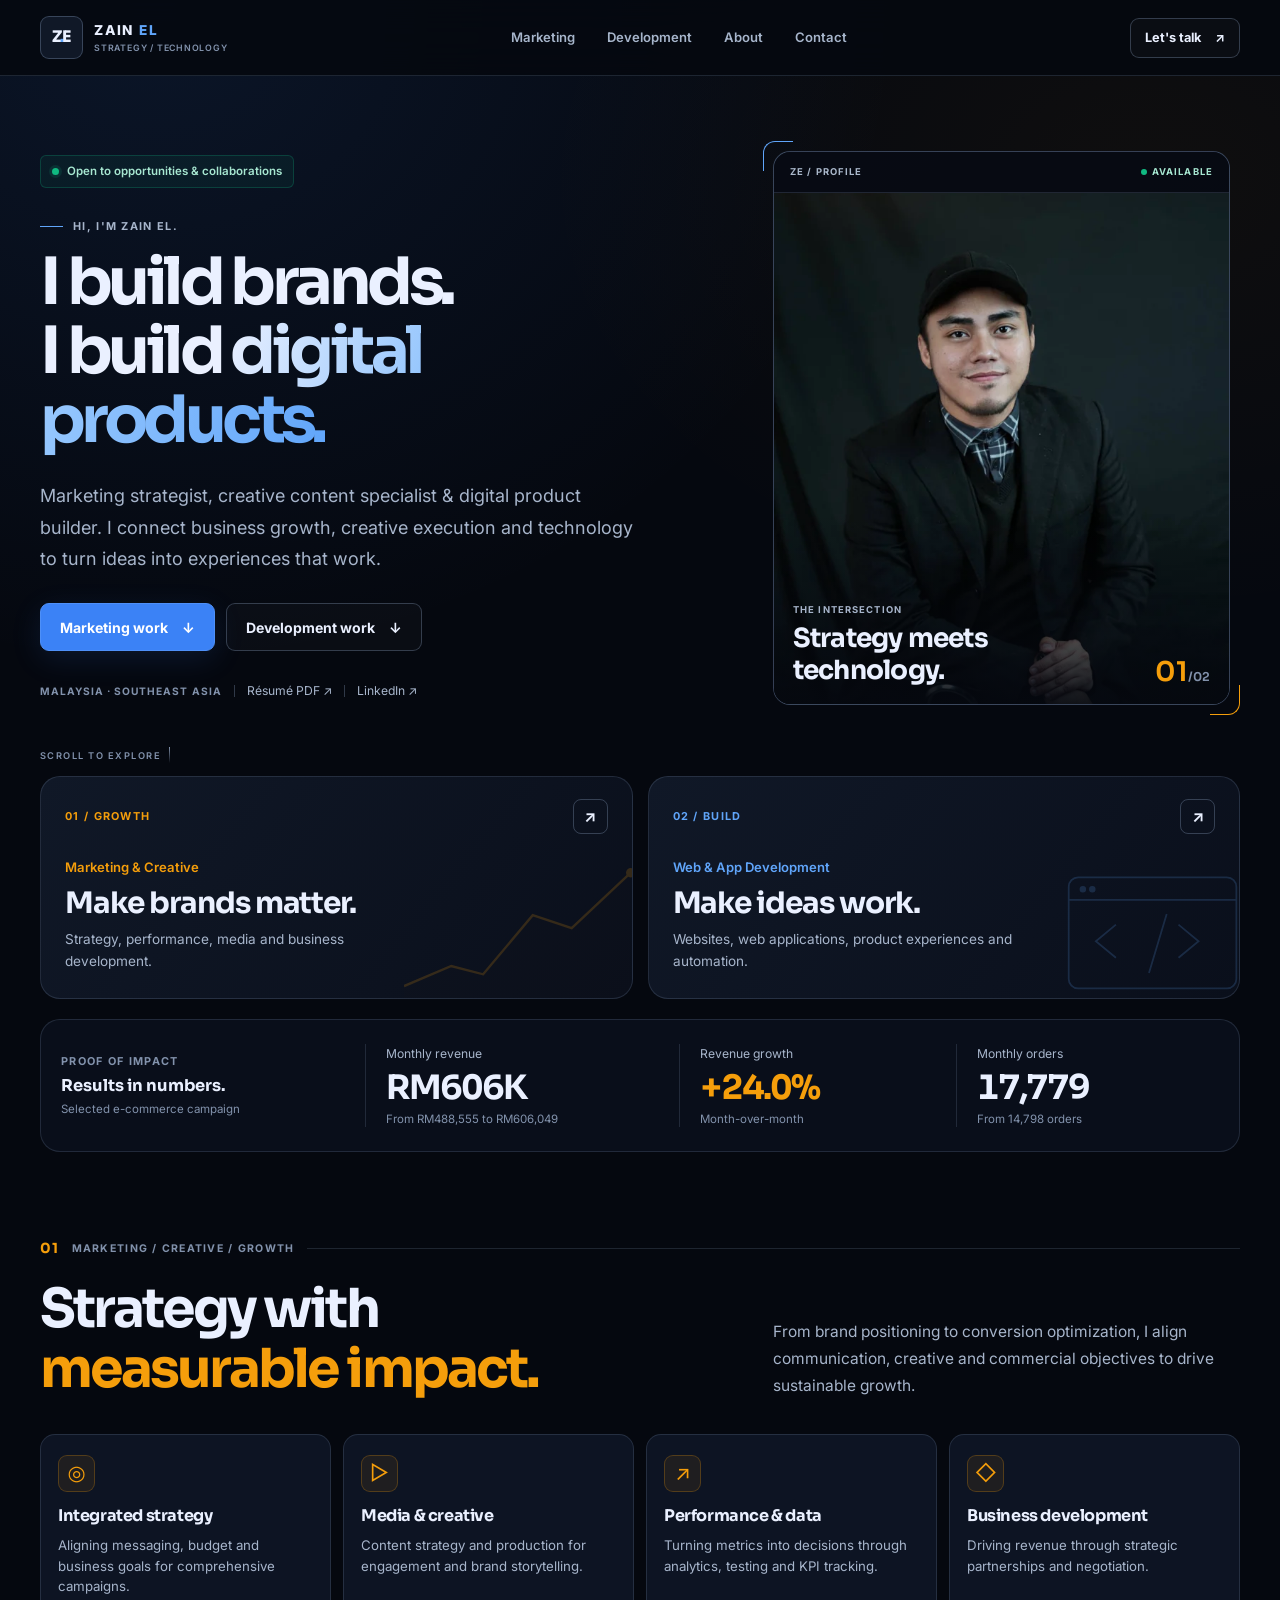
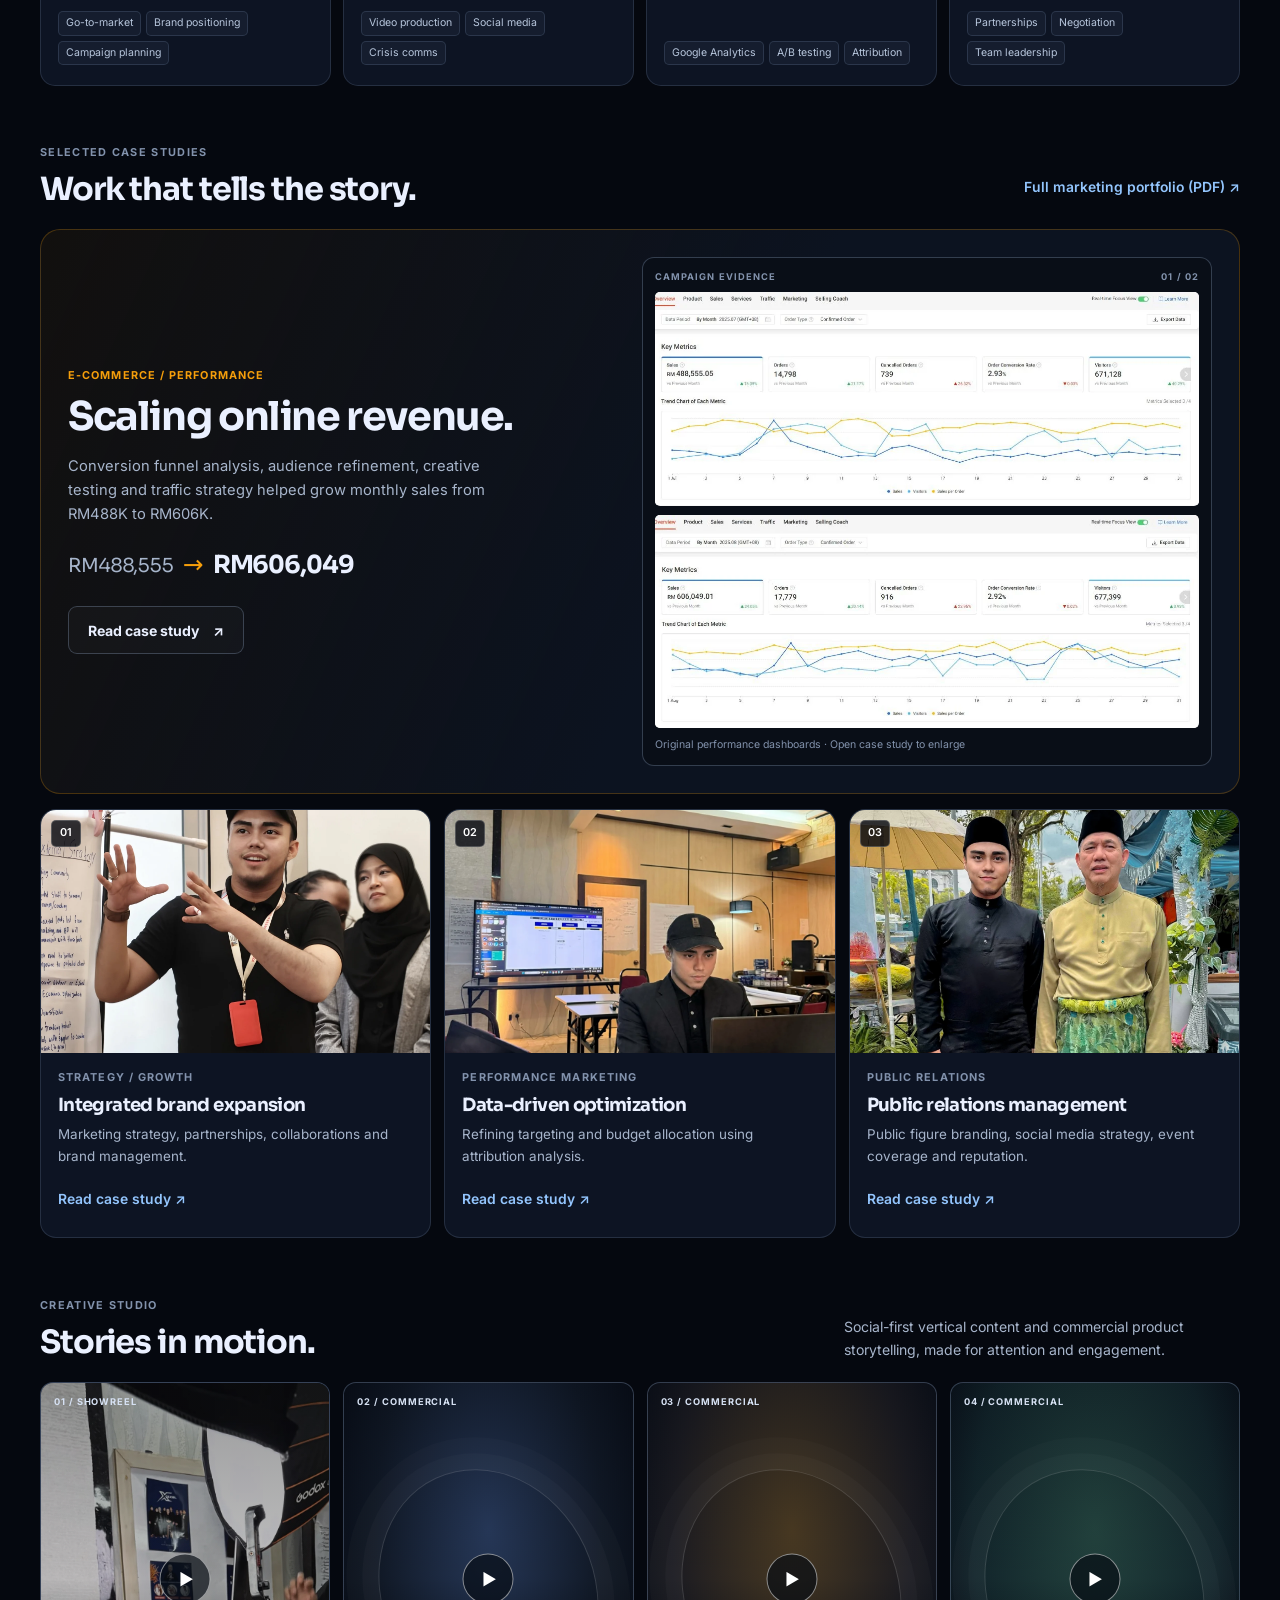
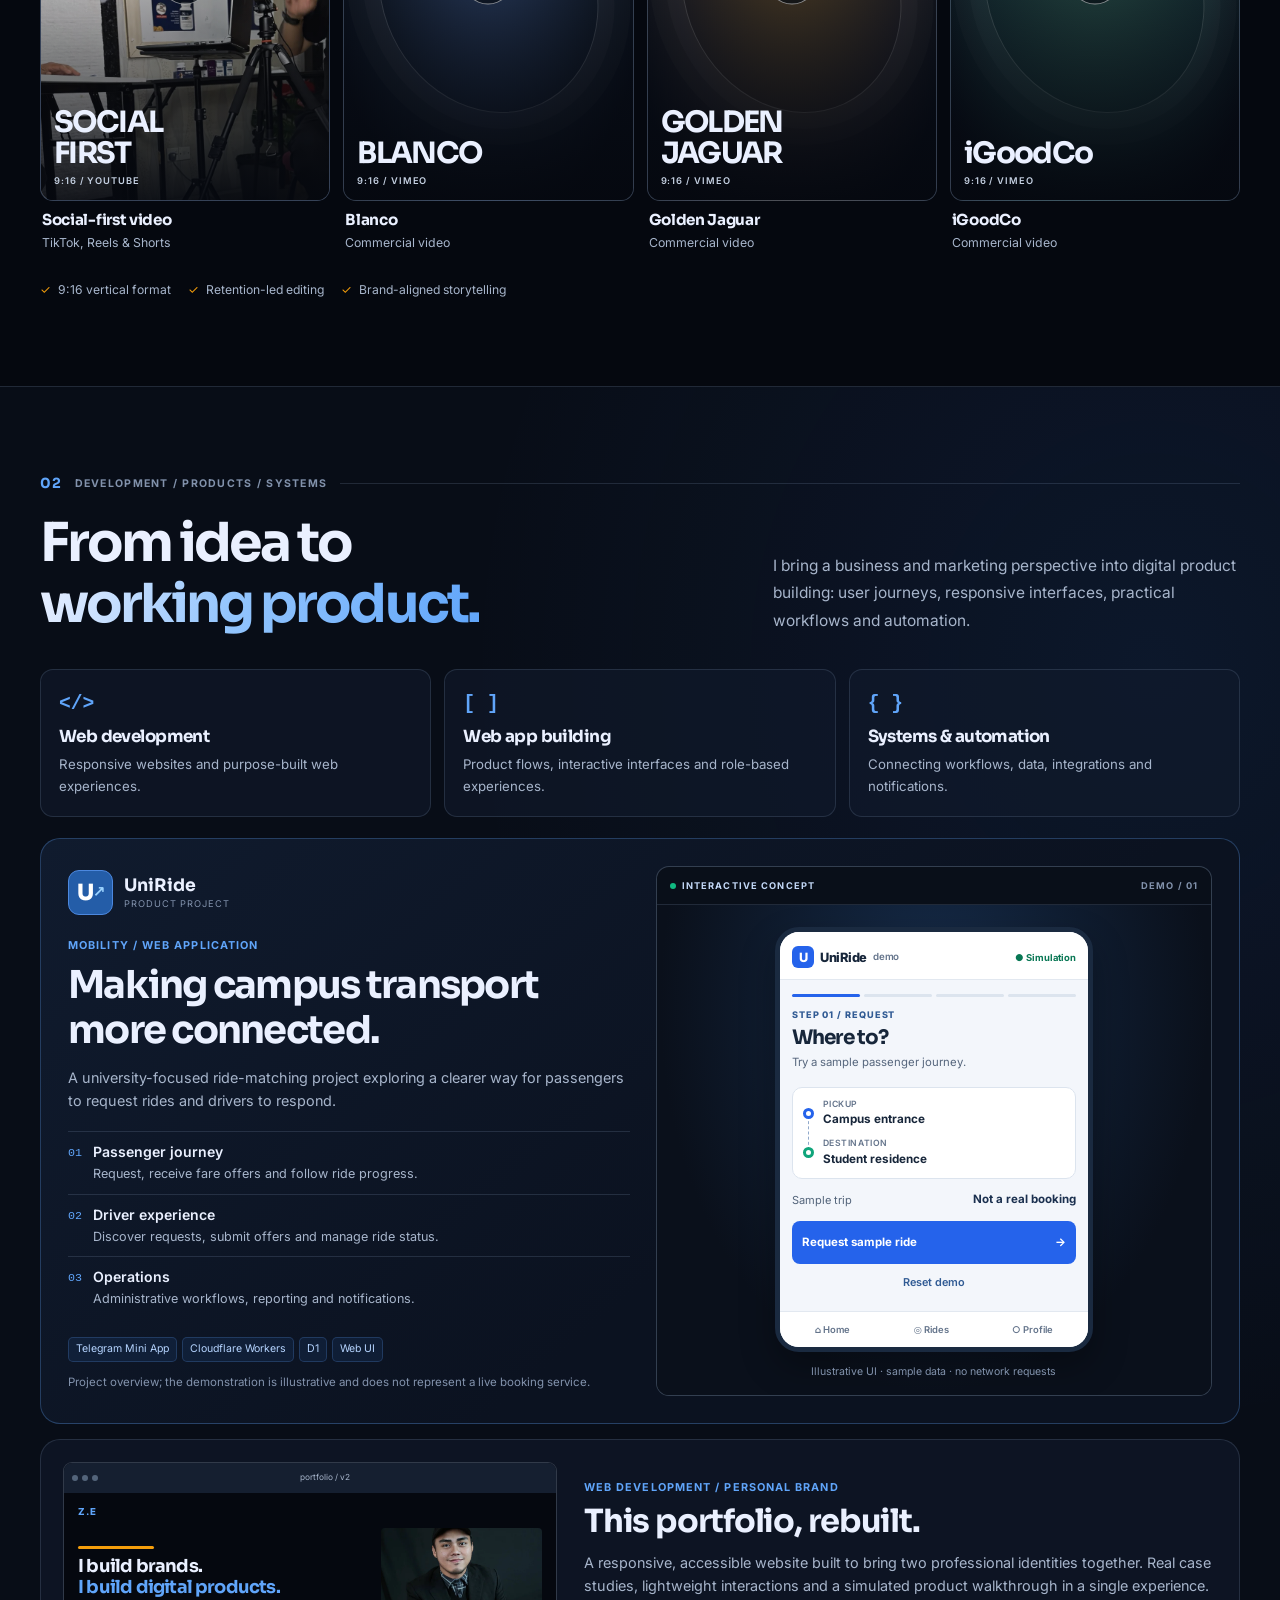
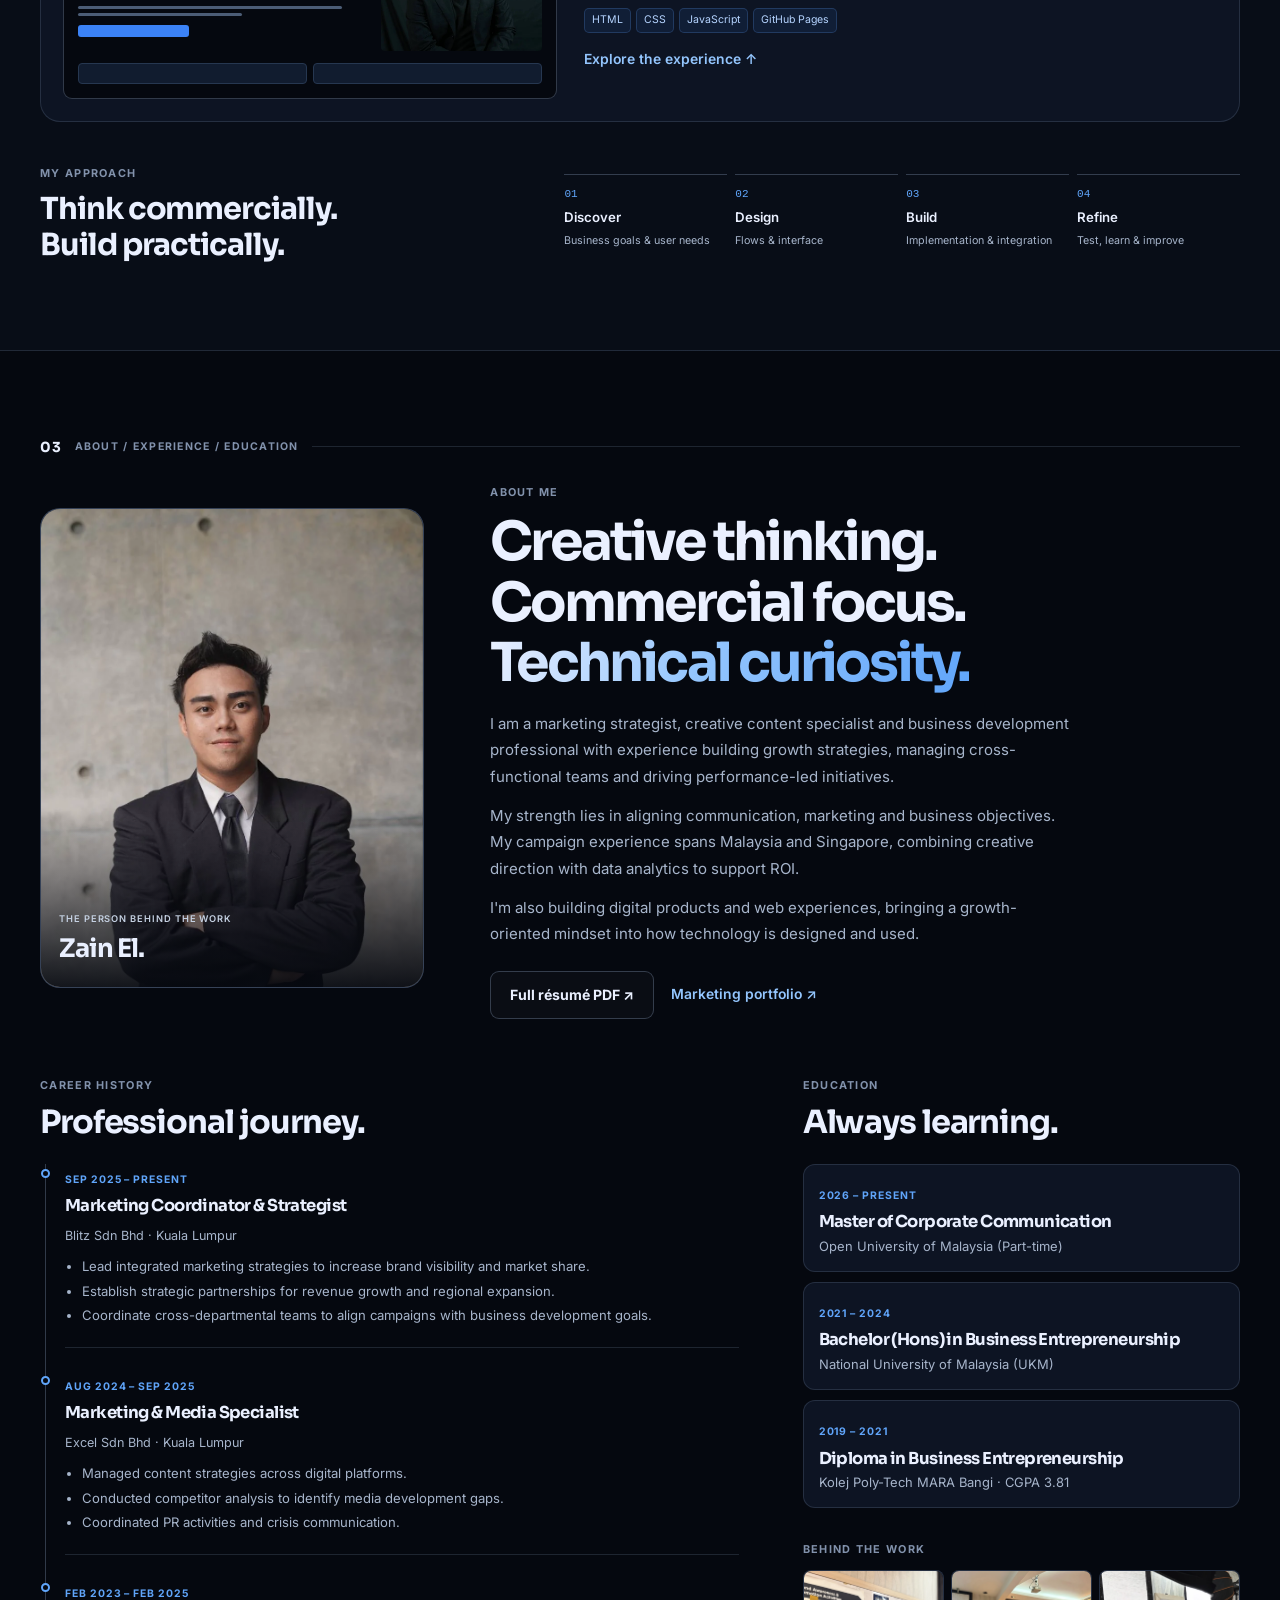
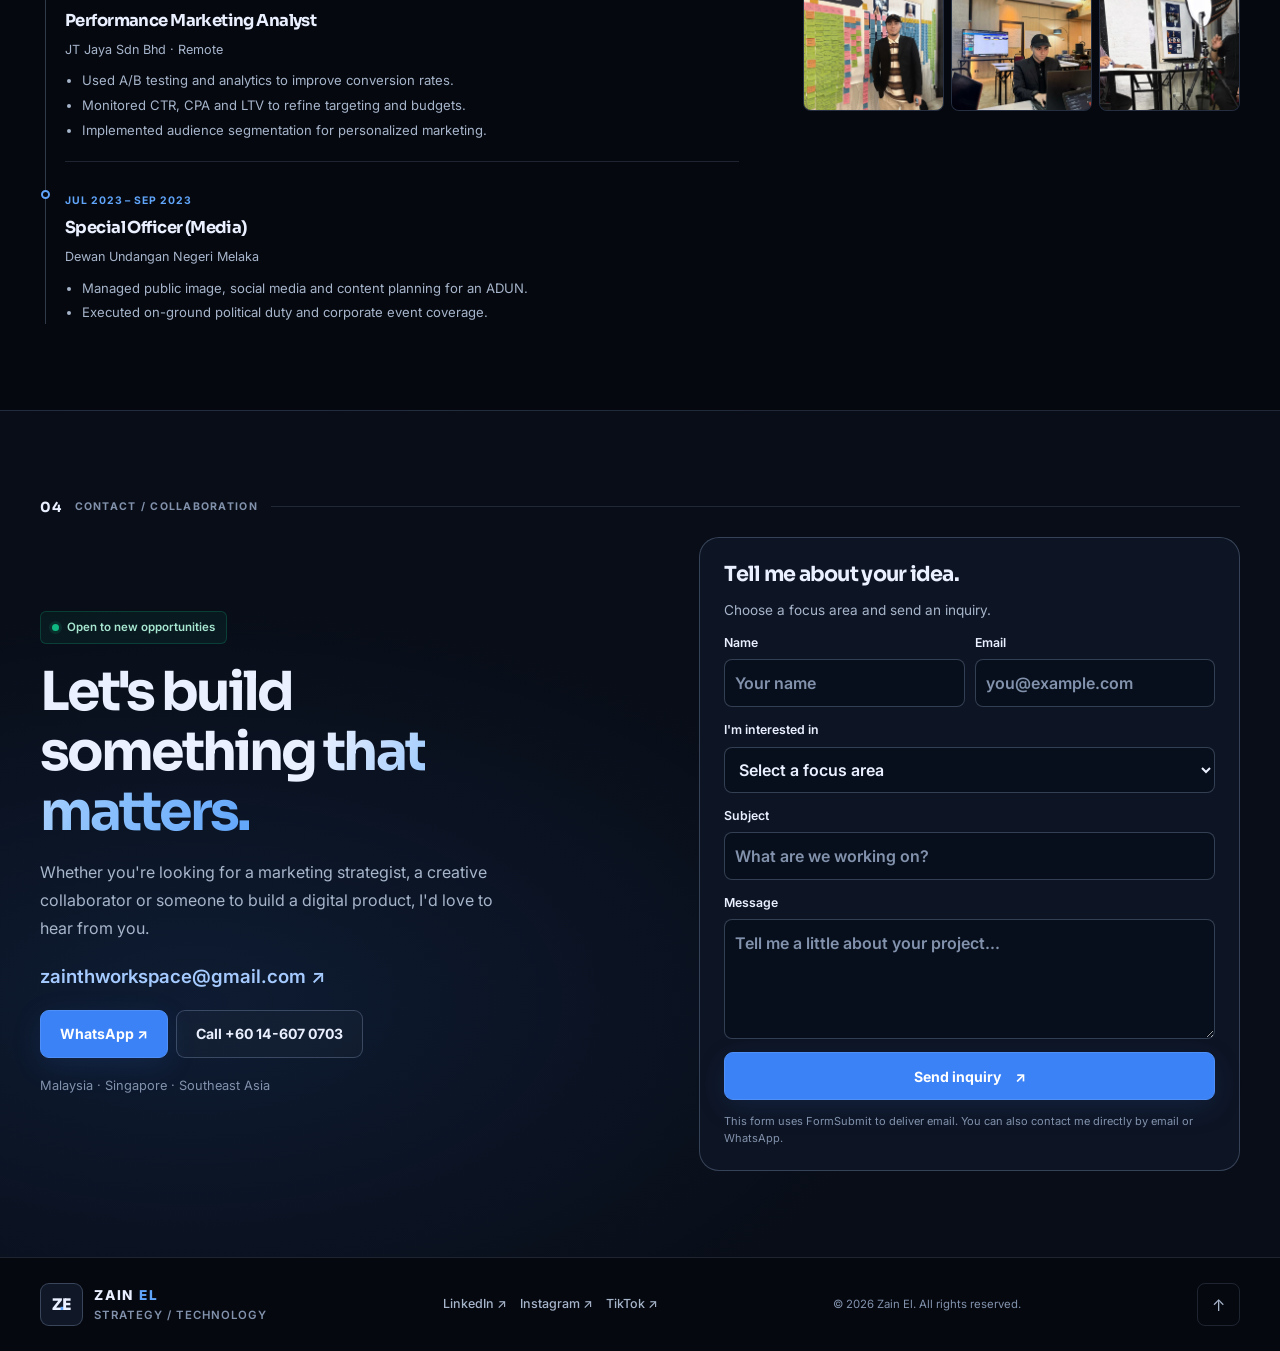
==== index.html @ 50af6313 "Extract Portfolio V2 source files" ====
<!doctype html>
<html lang="en">
<head>
  <meta charset="utf-8">
  <meta name="viewport" content="width=device-width, initial-scale=1, viewport-fit=cover">
  <meta name="theme-color" content="#05080f">
  <meta name="color-scheme" content="dark">
  <title>Zain El — Marketing Strategist & Digital Product Builder</title>
  <meta name="description" content="Zain El. Marketing strategy, creative content, business growth, websites and web applications. Explore selected work and digital products.">
  <meta property="og:type" content="website">
  <meta property="og:title" content="Zain El — Strategy meets technology">
  <meta property="og:description" content="Marketing strategist and digital product builder. Explore the work, the results and the systems behind them.">
  <meta property="og:image" content="assets/images/zainel.webp">
  <link rel="icon" href="assets/images/favicon.svg" type="image/svg+xml">
  <link rel="preconnect" href="https://fonts.googleapis.com">
  <link rel="preconnect" href="https://fonts.gstatic.com" crossorigin>
  <link href="https://fonts.googleapis.com/css2?family=Inter:wght@400;500;600;700;800&family=Sora:wght@400;500;600;700;800&display=swap" rel="stylesheet">
  <link rel="stylesheet" href="assets/css/site.css">
  <script src="assets/js/site.js" defer></script>
</head>
<body id="top">
  <a class="skip-link" href="#main">Skip to content</a>
  <header class="site-header">
    <div class="shell nav-shell">
      <a href="#top" class="brand" aria-label="Zain El home"><span class="brand-mark">Z<span>.</span>E</span><span class="brand-text">ZAIN <span>EL</span><small>STRATEGY / TECHNOLOGY</small></span></a>
      <nav class="navigation" id="navigation" aria-label="Main navigation">
        <a href="#marketing" data-nav>Marketing</a><a href="#development" data-nav>Development</a><a href="#about" data-nav>About</a><a href="#contact" data-nav>Contact</a>
      </nav>
      <div class="nav-actions"><a href="#contact" class="button button-small button-outline nav-contact">Let's talk <span aria-hidden="true">↗</span></a><button class="menu-toggle" type="button" aria-label="Open navigation" aria-expanded="false" aria-controls="navigation"><span></span><span></span></button></div>
    </div>
  </header>
  <main id="main">
    <section class="hero shell" aria-labelledby="hero-title">
      <div class="hero-copy">
        <div class="status"><span class="status-dot"></span> Open to opportunities &amp; collaborations</div>
        <div class="hero-name"><span class="eyebrow-line"></span> HI, I'M ZAIN EL.</div>
        <h1 id="hero-title">I build brands.<br>I build <span class="gradient-text">digital<br class="desktop-break"> products.</span></h1>
        <p class="hero-intro">Marketing strategist, creative content specialist &amp; digital product builder. I connect business growth, creative execution and technology to turn ideas into experiences that work.</p>
        <div class="hero-actions"><a href="#marketing" class="button button-primary">Marketing work <span aria-hidden="true">↓</span></a><a href="#development" class="button button-outline">Development work <span aria-hidden="true">↓</span></a></div>
        <div class="hero-foot"><span class="hero-region">MALAYSIA · SOUTHEAST ASIA</span><span class="hero-divider"></span><a href="RESUME%20AWANGKU%20LATEST%202026.pdf" target="_blank" rel="noopener">Résumé PDF ↗</a><span class="hero-divider"></span><a href="https://www.linkedin.com/in/awangku-asad" target="_blank" rel="noopener" aria-label="LinkedIn profile">LinkedIn ↗</a></div>
      </div>
      <div class="hero-visual">
        <div class="portrait-frame">
          <div class="portrait-header"><span>ZE / PROFILE</span><span><i></i> AVAILABLE</span></div>
          <picture><source media="(max-width: 600px)" srcset="assets/images/zainel-small.webp"><img src="assets/images/zainel.webp" alt="Portrait of Zain El" width="1000" height="1500" fetchpriority="high"></picture>
          <div class="portrait-gradient"></div>
          <div class="portrait-bottom"><div><span>THE INTERSECTION</span><strong>Strategy meets<br>technology.</strong></div><div class="portrait-index">01<span>/02</span></div></div>
        </div>
        <span class="corner corner-tl"></span><span class="corner corner-br"></span>
      </div>
      <div class="hero-scroll" aria-hidden="true">SCROLL TO EXPLORE <span></span></div>
    </section>
    <section class="shell paths" aria-label="Explore two disciplines">
      <a class="path-card path-marketing" href="#marketing"><div class="path-top"><span>01 / GROWTH</span><span class="path-arrow" aria-hidden="true">↗</span></div><div><span class="path-kicker">Marketing &amp; Creative</span><h2>Make brands matter.</h2><p>Strategy, performance, media and business development.</p></div><div class="path-decoration" aria-hidden="true"><svg viewBox="0 0 200 110"><path d="M0 100L40 83 67 90 109 40 142 51 192 4" fill="none" stroke="currentColor" stroke-width="2"/><path d="M0 100L40 83 67 90 109 40 142 51 192 4V110H0Z" fill="currentColor" opacity=".06"/><circle cx="192" cy="4" r="4" fill="currentColor"/></svg></div></a>
      <a class="path-card path-development" href="#development"><div class="path-top"><span>02 / BUILD</span><span class="path-arrow" aria-hidden="true">↗</span></div><div><span class="path-kicker">Web &amp; App Development</span><h2>Make ideas work.</h2><p>Websites, web applications, product experiences and automation.</p></div><div class="path-decoration" aria-hidden="true"><svg viewBox="0 0 200 110" fill="none" stroke="currentColor" stroke-width="1.5"><rect x="48" y="8" width="142" height="94" rx="8"/><path d="M48 27h142M88 48l-17 14 17 14m53-28 17 14-17 14m-10-37-15 50"/><circle cx="60" cy="18" r="2" fill="currentColor"/><circle cx="68" cy="18" r="2" fill="currentColor"/></svg></div></a>
    </section>
    <section class="shell results-strip" aria-label="Selected e-commerce campaign results">
      <div class="results-intro"><span class="micro">PROOF OF IMPACT</span><strong>Results in numbers.</strong><span>Selected e-commerce campaign</span></div>
      <div class="metric"><span class="metric-label">Monthly revenue</span><strong>RM606K</strong><small>From RM488,555 to RM606,049</small></div>
      <div class="metric"><span class="metric-label">Revenue growth</span><strong class="gold">+24.0%</strong><small>Month-over-month</small></div>
      <div class="metric"><span class="metric-label">Monthly orders</span><strong>17,779</strong><small>From 14,798 orders</small></div>
    </section>

    <section id="marketing" class="section shell" aria-labelledby="marketing-title">
      <div class="section-label"><span class="section-num gold">01</span><span>MARKETING / CREATIVE / GROWTH</span><span class="section-rule"></span></div>
      <div class="section-heading"><div><h2 id="marketing-title">Strategy with<br><span class="gold">measurable impact.</span></h2></div><p>From brand positioning to conversion optimization, I align communication, creative and commercial objectives to drive sustainable growth.</p></div>
      <div class="expertise-grid" id="skills">
        <article class="expertise"><span class="expert-icon" aria-hidden="true">◎</span><h3>Integrated strategy</h3><p>Aligning messaging, budget and business goals for comprehensive campaigns.</p><div class="tags"><span>Go-to-market</span><span>Brand positioning</span><span>Campaign planning</span></div></article>
        <article class="expertise"><span class="expert-icon" aria-hidden="true">▷</span><h3>Media &amp; creative</h3><p>Content strategy and production for engagement and brand storytelling.</p><div class="tags"><span>Video production</span><span>Social media</span><span>Crisis comms</span></div></article>
        <article class="expertise"><span class="expert-icon" aria-hidden="true">↗</span><h3>Performance &amp; data</h3><p>Turning metrics into decisions through analytics, testing and KPI tracking.</p><div class="tags"><span>Google Analytics</span><span>A/B testing</span><span>Attribution</span></div></article>
        <article class="expertise"><span class="expert-icon" aria-hidden="true">◇</span><h3>Business development</h3><p>Driving revenue through strategic partnerships and negotiation.</p><div class="tags"><span>Partnerships</span><span>Negotiation</span><span>Team leadership</span></div></article>
      </div>
      <div class="subheading" id="work"><div><span class="micro">SELECTED CASE STUDIES</span><h3>Work that tells the story.</h3></div><a class="text-link" href="MARKETING%20PORTFOLIO%20ZAIN.pdf" target="_blank" rel="noopener">Full marketing portfolio (PDF) ↗</a></div>
      <article class="featured-case">
        <div class="featured-copy"><span class="category gold">E-COMMERCE / PERFORMANCE</span><h3>Scaling online revenue.</h3><p>Conversion funnel analysis, audience refinement, creative testing and traffic strategy helped grow monthly sales from RM488K to RM606K.</p><div class="case-stat"><span>RM488,555</span><span aria-hidden="true">→</span><strong>RM606,049</strong></div><a class="button button-outline" href="#case-ecom" data-case="case-ecom">Read case study <span aria-hidden="true">↗</span></a></div>
        <div class="evidence-visual"><div class="evidence-top"><span>CAMPAIGN EVIDENCE</span><span>01 / 02</span></div><img src="assets/images/img_0620.webp" alt="Original e-commerce performance dashboard, first reporting period" width="1080" height="423" loading="lazy"><img src="assets/images/img_0621.webp" alt="Original e-commerce performance dashboard, second reporting period" width="1080" height="425" loading="lazy"><div class="evidence-caption">Original performance dashboards · Open case study to enlarge</div></div>
      </article>
      <div class="case-grid">
        <article class="case-card"><div class="case-image"><img src="assets/images/track1.webp" alt="Marketing strategy discussion" width="1500" height="1000" loading="lazy"><span class="image-index">01</span></div><div class="case-content"><span class="category">STRATEGY / GROWTH</span><h3>Integrated brand expansion</h3><p>Marketing strategy, partnerships, collaborations and brand management.</p><a href="#case-blitz" data-case="case-blitz" class="text-link">Read case study ↗</a></div></article>
        <article class="case-card"><div class="case-image"><img src="https://images.unsplash.com/photo-1551288049-bebda4e38f71?q=80&amp;w=1200&amp;auto=format&amp;fit=crop" data-fallback="assets/images/track2.webp" alt="Data analytics illustration" width="1200" height="800" loading="lazy"><span class="image-index">02</span></div><div class="case-content"><span class="category">PERFORMANCE MARKETING</span><h3>Data-driven optimization</h3><p>Refining targeting and budget allocation using attribution analysis.</p><a href="#case-performance" data-case="case-performance" class="text-link">Read case study ↗</a></div></article>
        <article class="case-card"><div class="case-image"><img src="assets/images/melaka.webp" alt="Public relations work in Melaka" width="1500" height="882" loading="lazy"><span class="image-index">03</span></div><div class="case-content"><span class="category">PUBLIC RELATIONS</span><h3>Public relations management</h3><p>Public figure branding, social media strategy, event coverage and reputation.</p><a href="#case-media" data-case="case-media" class="text-link">Read case study ↗</a></div></article>
      </div>
      <div id="case-library" class="case-library" aria-label="Full marketing case studies">
        <details id="case-ecom"><summary>E-commerce revenue growth campaign</summary><div class="case-detail"><p class="category">ROLE / PERFORMANCE MARKETING &amp; GROWTH STRATEGY</p><h3>E-commerce revenue growth campaign</h3><p>This campaign focused on scaling an online commerce operation using data-driven optimization across traffic, conversion and retention levers.</p><h4>Results achieved</h4><ul><li>Revenue increased from <strong>RM488,555 to RM606,049</strong> month-over-month.</li><li>Orders grew from <strong>14,798 to 17,779</strong>.</li><li>Visitor traffic increased while maintaining a stable conversion rate.</li><li>Improved marketing efficiency despite higher volume.</li></ul><h4>Strategy applied</h4><ul><li>Conversion funnel analysis</li><li>Audience targeting refinement</li><li>Creative testing (A/B)</li><li>Traffic quality optimization</li><li>Offer positioning adjustments</li></ul><h4>Original performance dashboards</h4><a href="assets/original/IMG_0620.JPG" target="_blank" rel="noopener"><img src="assets/images/img_0620.webp" alt="First e-commerce performance dashboard; open original image" width="1080" height="423" loading="lazy"></a><a href="assets/original/IMG_0621.JPG" target="_blank" rel="noopener"><img src="assets/images/img_0621.webp" alt="Second e-commerce performance dashboard; open original image" width="1080" height="425" loading="lazy"></a></div></details>
        <details id="case-blitz"><summary>Integrated brand expansion</summary><div class="case-detail"><p class="category">ROLE / MARKETING COORDINATOR &amp; STRATEGIST</p><h3>Integrated brand expansion</h3><p>At Blitz Sdn Bhd, I led the development of integrated marketing strategies that significantly increased brand visibility.</p><ul><li>Directed content creation for product launches.</li><li>Established strategic partnerships to drive revenue.</li><li>Used data insights to improve campaign ROI.</li></ul><img src="assets/images/track1.webp" alt="Strategy meeting" width="1500" height="1000" loading="lazy"></div></details>
        <details id="case-performance"><summary>Performance marketing optimization</summary><div class="case-detail"><p class="category">ROLE / PERFORMANCE ANALYST</p><h3>Performance marketing optimization</h3><p>Working remotely for JT Jaya, I focused on high-level data analysis to optimize ad spend.</p><ul><li>Conducted A/B testing on creatives and landing pages.</li><li>Tracked LTV and CAC to ensure sustainable growth.</li><li>Attribution modeling for multi-channel budgeting.</li></ul></div></details>
        <details id="case-media"><summary>Public figure image management</summary><div class="case-detail"><p class="category">ROLE / SPECIAL OFFICER (MEDIA)</p><h3>Public figure image management</h3><p>Managed the public profile of a Melaka State Assemblyman (ADUN).</p><ul><li>Social media content planning and execution.</li><li>On-ground event coverage and photography.</li><li>Crisis communication and reputation management.</li></ul><img src="assets/images/melaka.webp" alt="Public relations work in Melaka" width="1500" height="882" loading="lazy"></div></details>
      </div>
      <div class="subheading media-heading" id="reel"><div><span class="micro">CREATIVE STUDIO</span><h3>Stories in motion.</h3></div><p>Social-first vertical content and commercial product storytelling, made for attention and engagement.</p></div>
      <div class="video-grid" id="creative-video">
        <article class="video-card"><a href="https://www.youtube.com/watch?v=a2gbUd_HnYs" data-video="https://www.youtube-nocookie.com/embed/a2gbUd_HnYs?autoplay=1&amp;playsinline=1&amp;rel=0" data-title="Social-first video production" class="video-poster poster-social" aria-label="Play social-first video production"><img src="assets/images/track5.webp" width="1500" height="1125" alt="Behind the scenes of media production" loading="lazy"><span class="poster-top">01 / SHOWREEL</span><span class="play-icon" aria-hidden="true">▶</span><span class="poster-bottom">SOCIAL<br>FIRST<span>9:16 / YOUTUBE</span></span></a><div class="video-caption"><h4>Social-first video</h4><p>TikTok, Reels &amp; Shorts</p></div></article>
        <article class="video-card"><a href="https://vimeo.com/1162882459" data-video="https://player.vimeo.com/video/1162882459?autoplay=1&amp;dnt=1" data-title="Blanco — commercial video" class="video-poster poster-blanco" aria-label="Play Blanco commercial video"><span class="poster-top">02 / COMMERCIAL</span><span class="play-icon" aria-hidden="true">▶</span><span class="poster-bottom">BLANCO<span>9:16 / VIMEO</span></span></a><div class="video-caption"><h4>Blanco</h4><p>Commercial video</p></div></article>
        <article class="video-card"><a href="https://vimeo.com/1162882510" data-video="https://player.vimeo.com/video/1162882510?autoplay=1&amp;dnt=1" data-title="Golden Jaguar — commercial video" class="video-poster poster-jaguar" aria-label="Play Golden Jaguar commercial video"><span class="poster-top">03 / COMMERCIAL</span><span class="play-icon" aria-hidden="true">▶</span><span class="poster-bottom">GOLDEN<br>JAGUAR<span>9:16 / VIMEO</span></span></a><div class="video-caption"><h4>Golden Jaguar</h4><p>Commercial video</p></div></article>
        <article class="video-card"><a href="https://vimeo.com/1162882621" data-video="https://player.vimeo.com/video/1162882621?autoplay=1&amp;dnt=1" data-title="iGoodCo — commercial video" class="video-poster poster-igood" aria-label="Play iGoodCo commercial video"><span class="poster-top">04 / COMMERCIAL</span><span class="play-icon" aria-hidden="true">▶</span><span class="poster-bottom">iGoodCo<span>9:16 / VIMEO</span></span></a><div class="video-caption"><h4>iGoodCo</h4><p>Commercial video</p></div></article>
      </div>
      <div class="media-notes"><span>9:16 vertical format</span><span>Retention-led editing</span><span>Brand-aligned storytelling</span></div>
    </section>

    <section id="development" class="section section-dev" aria-labelledby="dev-title"><div class="shell">
      <div class="section-label"><span class="section-num blue">02</span><span>DEVELOPMENT / PRODUCTS / SYSTEMS</span><span class="section-rule"></span></div>
      <div class="section-heading"><div><h2 id="dev-title">From idea to<br><span class="gradient-text">working product.</span></h2></div><p>I bring a business and marketing perspective into digital product building: user journeys, responsive interfaces, practical workflows and automation.</p></div>
      <div class="dev-capabilities"><article><span class="dev-code">&lt;/&gt;</span><h3>Web development</h3><p>Responsive websites and purpose-built web experiences.</p></article><article><span class="dev-code">[ ]</span><h3>Web app building</h3><p>Product flows, interactive interfaces and role-based experiences.</p></article><article><span class="dev-code">{ }</span><h3>Systems &amp; automation</h3><p>Connecting workflows, data, integrations and notifications.</p></article></div>
      <article class="product-feature">
        <div class="product-copy"><div class="product-label"><span class="product-logo">U<span>↗</span></span><div><strong>UniRide</strong><small>PRODUCT PROJECT</small></div></div><span class="category blue">MOBILITY / WEB APPLICATION</span><h3>Making campus transport more connected.</h3><p>A university-focused ride-matching project exploring a clearer way for passengers to request rides and drivers to respond.</p><div class="product-list"><div><span>01</span><div><strong>Passenger journey</strong><small>Request, receive fare offers and follow ride progress.</small></div></div><div><span>02</span><div><strong>Driver experience</strong><small>Discover requests, submit offers and manage ride status.</small></div></div><div><span>03</span><div><strong>Operations</strong><small>Administrative workflows, reporting and notifications.</small></div></div></div><div class="tags dev-tags"><span>Telegram Mini App</span><span>Cloudflare Workers</span><span>D1</span><span>Web UI</span></div><p class="project-note">Project overview; the demonstration is illustrative and does not represent a live booking service.</p></div>
        <div class="product-preview"><div class="preview-toolbar"><span><i></i> INTERACTIVE CONCEPT</span><span>DEMO / 01</span></div><div class="demo-shell" id="ride-demo"><div class="demo-app"><div class="demo-app-header"><span class="demo-brand"><span>U</span> UniRide<span class="demo-mini">demo</span></span><span class="demo-online">● Simulation</span></div><div class="demo-body"><div class="demo-progress" aria-label="Demo progress"><span class="current"></span><span></span><span></span><span></span></div><p class="demo-step" id="demo-step">STEP 01 / REQUEST</p><h4 id="demo-title">Where to?</h4><p class="demo-sub" id="demo-sub">Try a sample passenger journey.</p><div class="demo-route"><span class="route-line"></span><div><span class="route-dot"></span><div><small>PICKUP</small><strong>Campus entrance</strong></div></div><div><span class="route-dot destination"></span><div><small>DESTINATION</small><strong>Student residence</strong></div></div></div><div class="demo-info" id="demo-info"><span>Sample trip</span><strong>Not a real booking</strong></div><button class="demo-action" type="button" id="demo-action">Request sample ride <span aria-hidden="true">→</span></button><button class="demo-reset" type="button" id="demo-reset">Reset demo</button><p class="sr-only" id="demo-announcement" role="status" aria-live="polite"></p><noscript><p class="demo-sub">Enable JavaScript to try the four-step simulation.</p></noscript></div><div class="demo-app-footer"><span>⌂ Home</span><span>◎ Rides</span><span>○ Profile</span></div></div><div class="demo-caption">Illustrative UI · sample data · no network requests</div></div></div>
      </article>
      <article class="portfolio-project"><div class="mini-browser" aria-hidden="true"><div class="mini-browser-top"><span></span><span></span><span></span><div>portfolio / v2</div></div><div class="mini-browser-body"><span class="mini-logo">Z.E</span><div class="mini-layout"><div><span class="mini-line short"></span><strong>I build brands.<br><span>I build digital products.</span></strong><span class="mini-line"></span><span class="mini-line half"></span><div class="mini-button"></div></div><img src="assets/images/zainel-small.webp" alt="" width="640" height="960" loading="lazy"></div><div class="mini-cards"><span></span><span></span></div></div></div><div><span class="category blue">WEB DEVELOPMENT / PERSONAL BRAND</span><h3>This portfolio, rebuilt.</h3><p>A responsive, accessible website built to bring two professional identities together. Real case studies, lightweight interactions and a simulated product walkthrough in a single experience.</p><div class="tags dev-tags"><span>HTML</span><span>CSS</span><span>JavaScript</span><span>GitHub Pages</span></div><a href="#top" class="text-link">Explore the experience ↑</a></div></article>
      <div class="process"><div><span class="micro">MY APPROACH</span><h3>Think commercially.<br>Build practically.</h3></div><div class="process-steps"><div><span>01</span><strong>Discover</strong><small>Business goals &amp; user needs</small></div><div><span>02</span><strong>Design</strong><small>Flows &amp; interface</small></div><div><span>03</span><strong>Build</strong><small>Implementation &amp; integration</small></div><div><span>04</span><strong>Refine</strong><small>Test, learn &amp; improve</small></div></div></div>
    </div></section>

    <section id="about" class="section shell" aria-labelledby="about-title">
      <div class="section-label"><span class="section-num">03</span><span>ABOUT / EXPERIENCE / EDUCATION</span><span class="section-rule"></span></div>
      <div class="about-layout"><div class="about-photo"><img src="assets/images/track3.webp" alt="Professional portrait of Zain El" width="853" height="1280" loading="lazy"><div><span>THE PERSON BEHIND THE WORK</span><strong>Zain El.</strong></div></div><div class="about-copy"><span class="micro">ABOUT ME</span><h2 id="about-title">Creative thinking.<br>Commercial focus.<br><span class="gradient-text">Technical curiosity.</span></h2><p>I am a marketing strategist, creative content specialist and business development professional with experience building growth strategies, managing cross-functional teams and driving performance-led initiatives.</p><p>My strength lies in aligning communication, marketing and business objectives. My campaign experience spans Malaysia and Singapore, combining creative direction with data analytics to support ROI.</p><p>I'm also building digital products and web experiences, bringing a growth-oriented mindset into how technology is designed and used.</p><div class="about-links"><a class="button button-outline" href="RESUME%20AWANGKU%20LATEST%202026.pdf" target="_blank" rel="noopener">Full résumé PDF ↗</a><a class="text-link" href="MARKETING%20PORTFOLIO%20ZAIN.pdf" target="_blank" rel="noopener">Marketing portfolio ↗</a></div></div></div>
      <div class="history-grid" id="experience"><div><span class="micro">CAREER HISTORY</span><h3 class="history-title">Professional journey.</h3><div class="timeline">
        <article><span class="timeline-date">SEP 2025 – PRESENT</span><h4>Marketing Coordinator &amp; Strategist</h4><span class="company">Blitz Sdn Bhd · Kuala Lumpur</span><ul><li>Lead integrated marketing strategies to increase brand visibility and market share.</li><li>Establish strategic partnerships for revenue growth and regional expansion.</li><li>Coordinate cross-departmental teams to align campaigns with business development goals.</li></ul></article>
        <article><span class="timeline-date">AUG 2024 – SEP 2025</span><h4>Marketing &amp; Media Specialist</h4><span class="company">Excel Sdn Bhd · Kuala Lumpur</span><ul><li>Managed content strategies across digital platforms.</li><li>Conducted competitor analysis to identify media development gaps.</li><li>Coordinated PR activities and crisis communication.</li></ul></article>
        <article><span class="timeline-date">FEB 2023 – FEB 2025</span><h4>Performance Marketing Analyst</h4><span class="company">JT Jaya Sdn Bhd · Remote</span><ul><li>Used A/B testing and analytics to improve conversion rates.</li><li>Monitored CTR, CPA and LTV to refine targeting and budgets.</li><li>Implemented audience segmentation for personalized marketing.</li></ul></article>
        <article><span class="timeline-date">JUL 2023 – SEP 2023</span><h4>Special Officer (Media)</h4><span class="company">Dewan Undangan Negeri Melaka</span><ul><li>Managed public image, social media and content planning for an ADUN.</li><li>Executed on-ground political duty and corporate event coverage.</li></ul></article>
      </div></div><div><span class="micro">EDUCATION</span><h3 class="history-title">Always learning.</h3><div class="education"><article><span class="timeline-date">2026 – PRESENT</span><h4>Master of Corporate Communication</h4><p>Open University of Malaysia (Part-time)</p></article><article><span class="timeline-date">2021 – 2024</span><h4>Bachelor (Hons) in Business Entrepreneurship</h4><p>National University of Malaysia (UKM)</p></article><article><span class="timeline-date">2019 – 2021</span><h4>Diploma in Business Entrepreneurship</h4><p>Kolej Poly-Tech MARA Bangi · CGPA 3.81</p></article></div><div class="field-notes"><span class="micro">BEHIND THE WORK</span><div class="photo-grid"><a href="assets/original/track4.jpg" target="_blank" rel="noopener"><img src="assets/images/track4.webp" alt="Brand planning workshop" width="1500" height="1125" loading="lazy"></a><a href="assets/original/track2.JPG" target="_blank" rel="noopener"><img src="assets/images/track2.webp" alt="At a workstation" width="1125" height="1500" loading="lazy"></a><a href="assets/original/track5.jpg" target="_blank" rel="noopener"><img src="assets/images/track5.webp" alt="On-set media production" width="1500" height="1125" loading="lazy"></a></div></div></div></div>
    </section>

    <section id="contact" class="section section-contact"><div class="shell"><div class="section-label"><span class="section-num">04</span><span>CONTACT / COLLABORATION</span><span class="section-rule"></span></div><div class="contact-layout"><div class="contact-copy"><span class="status"><span class="status-dot"></span> Open to new opportunities</span><h2>Let's build<br>something <span class="gradient-text">that matters.</span></h2><p>Whether you're looking for a marketing strategist, a creative collaborator or someone to build a digital product, I'd love to hear from you.</p><a class="contact-email" href="mailto:zainthworkspace@gmail.com">zainthworkspace@gmail.com <span aria-hidden="true">↗</span></a><div class="contact-links"><a class="button button-primary" href="https://wa.me/601123133696" target="_blank" rel="noopener">WhatsApp ↗</a><a class="button button-outline" href="tel:+60146070703">Call +60 14-607 0703</a></div><p class="contact-region">Malaysia · Singapore · Southeast Asia</p></div><form id="contact-form" class="contact-form" action="https://formsubmit.co/zainthworkspace@gmail.com" method="POST"><h3>Tell me about your idea.</h3><p>Choose a focus area and send an inquiry.</p><input type="hidden" name="_subject" value="New inquiry from Zain El portfolio"><input type="hidden" name="_template" value="table"><input type="text" name="_honey" class="honeypot" tabindex="-1" autocomplete="off" aria-hidden="true"><div class="form-row"><label>Name<input name="name" type="text" autocomplete="name" placeholder="Your name" required maxlength="100"></label><label>Email<input name="email" type="email" autocomplete="email" placeholder="you@example.com" required maxlength="180"></label></div><label>I'm interested in<select name="interest" required><option value="" disabled selected>Select a focus area</option><option>Marketing strategy &amp; growth</option><option>Creative content &amp; media</option><option>Website development</option><option>Web app &amp; product development</option><option>Career opportunity</option><option>Other collaboration</option></select></label><label>Subject<input name="subject" type="text" placeholder="What are we working on?" maxlength="150"></label><label>Message<textarea name="message" rows="4" placeholder="Tell me a little about your project..." required maxlength="5000"></textarea></label><button type="submit" class="button button-primary">Send inquiry <span aria-hidden="true">↗</span></button><p class="form-note">This form uses FormSubmit to deliver email. You can also contact me directly by email or WhatsApp.</p></form></div></div></section>
  </main>
  <footer class="footer"><div class="shell footer-shell"><a href="#top" class="brand" aria-label="Zain El, back to top"><span class="brand-mark">Z<span>.</span>E</span><span class="brand-text">ZAIN <span>EL</span><small>STRATEGY / TECHNOLOGY</small></span></a><div class="footer-social"><a href="https://www.linkedin.com/in/awangku-asad" target="_blank" rel="noopener">LinkedIn ↗</a><a href="https://www.instagram.com/eusoffalve" target="_blank" rel="noopener">Instagram ↗</a><a href="https://www.tiktok.com/@zheusff" target="_blank" rel="noopener">TikTok ↗</a></div><small>© 2026 Zain El. All rights reserved.</small><a class="back-top" href="#top" aria-label="Back to top">↑</a></div></footer>
  <dialog class="site-dialog" id="site-dialog" aria-labelledby="dialog-heading"><div class="dialog-inner"><div class="dialog-bar"><span class="micro" id="dialog-label">SELECTED WORK</span><button type="button" class="dialog-close" aria-label="Close dialog">×</button></div><h2 id="dialog-heading"></h2><div class="dialog-body" id="dialog-body"></div></div></dialog>
</body>
</html>
---- assets/css/site.css ----
/* Zain El / v2. Original palette, new editorial product design. */
:root{--bg:#05080f;--bg-alt:#0b1020;--panel:#0d1423;--panel-2:#111b2c;--line:rgba(155,178,212,.17);--line-strong:rgba(155,178,212,.29);--text:#eaf0ff;--muted:#a7b5cb;--dim:#8292ac;--blue:#3b82f6;--blue-light:#60a5fa;--gold:#f59e0b;--green:#10b981;--heading:'Sora',system-ui,-apple-system,BlinkMacSystemFont,'Segoe UI',sans-serif;--body:'Inter',system-ui,-apple-system,BlinkMacSystemFont,'Segoe UI',sans-serif;--max:1200px;--gutter:36px;--header:76px;--radius:20px;--ease:cubic-bezier(.22,.68,.2,1)}
*,*::before,*::after{box-sizing:border-box}html{scroll-behavior:smooth;scroll-padding-top:calc(var(--header) + 18px);-webkit-text-size-adjust:100%;text-size-adjust:100%}body{margin:0;background:var(--bg);color:var(--text);font-family:var(--body);font-size:16px;line-height:1.65;min-width:0}body::before{content:"";position:absolute;z-index:-1;top:0;left:0;right:0;height:1000px;pointer-events:none;background:radial-gradient(ellipse at 12% 1%,rgba(59,130,246,.11),transparent 47%),radial-gradient(ellipse at 90% 18%,rgba(245,158,11,.045),transparent 38%)}h1,h2,h3,h4,p{margin:0}h1,h2,h3,h4{font-family:var(--heading);line-height:1.18;letter-spacing:-.035em}p{color:var(--muted)}a{color:inherit;text-decoration:none}img{display:block;width:100%;height:auto}button,input,select,textarea{font:inherit}button,a,input,select,textarea,summary{-webkit-tap-highlight-color:transparent}button{cursor:pointer}button:disabled{cursor:not-allowed}button:focus-visible,a:focus-visible,input:focus-visible,select:focus-visible,textarea:focus-visible,summary:focus-visible{outline:2px solid #93c5fd;outline-offset:4px}::selection{background:#2864ba;color:#fff}.shell{width:min(var(--max),calc(100% - 2 * var(--gutter)));margin-inline:auto}.sr-only,.skip-link:not(:focus){position:absolute;width:1px;height:1px;padding:0;margin:-1px;overflow:hidden;clip-path:inset(50%);white-space:nowrap;border:0}.skip-link:focus{position:fixed;left:12px;top:12px;z-index:1000;background:var(--text);color:var(--bg);padding:12px 18px;border-radius:8px}.gold{color:var(--gold)!important}.blue{color:var(--blue-light)!important}.gradient-text{color:var(--blue-light);background:linear-gradient(110deg,#eaf0ff 0%,#93c5fd 44%,#60a5fa 100%);-webkit-background-clip:text;background-clip:text;-webkit-text-fill-color:transparent}.micro,.category,.hero-name,.section-label,.hero-region,.portrait-header,.portrait-bottom>div:first-child>span,.path-top,.evidence-top,.preview-toolbar,.timeline-date{font-family:var(--body);font-size:.68rem;font-weight:700;letter-spacing:.12em;line-height:1.45;text-transform:uppercase}.micro,.category{color:var(--dim)}.category{display:block;letter-spacing:.10em}.button{display:inline-flex;align-items:center;justify-content:center;gap:14px;min-height:48px;padding:11px 19px;border:1px solid transparent;border-radius:9px;font-size:.88rem;font-weight:700;line-height:1.35;transition:background .2s var(--ease),border-color .2s var(--ease),transform .2s var(--ease);text-align:center}.button-primary{background:var(--blue);color:#fff;box-shadow:0 8px 30px rgba(59,130,246,.13);border-color:#4e90f8}.button-outline{background:rgba(255,255,255,.025);border-color:var(--line-strong);color:var(--text)}.button-small{min-height:40px;font-size:.8rem;padding:9px 14px}.text-link{display:inline-flex;align-items:center;gap:6px;color:#93c5fd;font-weight:600;font-size:.87rem;min-height:42px;line-height:1.4}.text-link:hover{text-decoration:underline;text-underline-offset:4px}.button:hover{transform:translateY(-2px)}.button-primary:hover{background:#2563eb}.button-outline:hover{background:#172338;border-color:#4d6a91}
/* Navigation */
.site-header{position:sticky;top:0;z-index:30;height:var(--header);border-bottom:1px solid var(--line);background:rgba(5,8,15,.88);-webkit-backdrop-filter:blur(18px);backdrop-filter:blur(18px)}.nav-shell{height:100%;display:flex;align-items:center;justify-content:space-between;gap:24px}.brand{display:inline-flex;align-items:center;gap:11px;flex:none}.brand-mark{width:43px;height:43px;display:grid;place-items:center;border:1px solid var(--line-strong);border-radius:9px;background:#101827;font-family:var(--heading);font-size:1rem;font-weight:800;letter-spacing:-.12em;white-space:nowrap;display:flex;justify-content:center;padding-right:2px}.brand-mark span,.brand-text>span{color:var(--blue-light)}.brand-text{font-weight:800;font-size:.85rem;letter-spacing:.13em;line-height:1.2}.brand-text small{display:block;color:var(--dim);font-size:.55rem;letter-spacing:.09em;font-weight:600;margin-top:5px}.navigation{display:flex;gap:clamp(18px,2.5vw,38px);align-items:center}.navigation>a{position:relative;display:flex;align-items:center;min-height:44px;font-weight:600;font-size:.82rem;color:var(--muted);white-space:nowrap;transition:color .2s}.navigation>a:hover,.navigation>a[aria-current]{color:var(--text)}.navigation>a[aria-current]::after{content:"";position:absolute;bottom:0;left:0;right:0;height:2px;background:var(--blue-light);border-radius:3px}.nav-actions{display:flex;gap:10px;align-items:center}.menu-toggle{display:none;width:44px;height:44px;background:var(--panel);border:1px solid var(--line);border-radius:9px;align-items:center;justify-content:center;flex-direction:column;gap:5px}.menu-toggle span{display:block;width:19px;height:2px;background:var(--text);border-radius:3px;transition:transform .2s}.menu-toggle[aria-expanded=true] span:first-child{transform:translateY(3.5px) rotate(45deg)}.menu-toggle[aria-expanded=true] span:last-child{transform:translateY(-3.5px) rotate(-45deg)}
/* Hero */
.hero{position:relative;display:grid;grid-template-columns:1.16fr .84fr;align-items:center;gap:clamp(28px,5vw,82px);padding-block:65px 61px;min-height:610px}.hero-copy{min-width:0}.status{display:inline-flex;align-items:center;gap:8px;border:1px solid rgba(16,185,129,.23);background:rgba(16,185,129,.07);color:#a7e7d1;padding:7px 11px;border-radius:6px;font-size:.72rem;line-height:1.45;font-weight:600}.status-dot{position:relative;display:inline-block;flex:none;width:7px;height:7px;border-radius:50%;background:var(--green);box-shadow:0 0 0 3px rgba(16,185,129,.13)}.hero-name{display:flex;align-items:center;gap:10px;color:var(--muted);margin-top:31px;margin-bottom:13px}.eyebrow-line{width:23px;height:1px;background:var(--blue-light)}.hero h1{font-size:clamp(2.8rem,5.1vw,5rem);font-weight:700;letter-spacing:-.07em;line-height:1.06}.hero-intro{max-width:54ch;font-size:clamp(.99rem,1.45vw,1.13rem);line-height:1.75;margin-top:25px}.hero-actions{display:flex;flex-wrap:wrap;gap:11px;margin-top:28px}.hero-foot{display:flex;flex-wrap:wrap;align-items:center;gap:12px;margin-top:30px;color:var(--dim);font-size:.76rem}.hero-foot a{color:var(--muted)}.hero-foot a:hover{color:var(--text)}.hero-divider{width:1px;height:12px;background:var(--line-strong)}.hero-region{font-size:.64rem;letter-spacing:.1em}.hero-visual{position:relative;min-width:0;padding:10px}.portrait-frame{position:relative;isolation:isolate;overflow:hidden;border:1px solid var(--line-strong);border-radius:17px;background:linear-gradient(145deg,#141d2d,#0b1020);aspect-ratio:4/4.85;max-height:565px;min-height:0;display:flex;flex-direction:column}.portrait-header{display:flex;align-items:center;justify-content:space-between;gap:6px;padding:13px 16px;border-bottom:1px solid var(--line);color:#aab8cb;z-index:2;background:rgba(5,8,15,.85);font-size:.59rem}.portrait-header span:last-child{color:#a7e7d1;display:flex;align-items:center;gap:5px}.portrait-header i,.preview-toolbar i{display:inline-block;width:6px;height:6px;border-radius:50%;background:var(--green)}.portrait-frame picture{display:block;flex:1;min-height:0;overflow:hidden}.portrait-frame img{height:100%;width:100%;object-fit:cover;object-position:50% 45%}.portrait-gradient{position:absolute;inset:38px 0 0;background:linear-gradient(0deg,rgba(5,8,15,.93),transparent 37%);pointer-events:none;z-index:1}.portrait-bottom{position:absolute;bottom:18px;left:19px;right:19px;z-index:2;display:flex;align-items:end;justify-content:space-between;gap:14px}.portrait-bottom>div:first-child>span{display:block;color:#a7b5cb;font-size:.59rem;margin-bottom:6px}.portrait-bottom strong{display:block;font-family:var(--heading);font-size:clamp(1.15rem,2.1vw,1.65rem);line-height:1.2;letter-spacing:-.03em}.portrait-index{font-family:var(--heading);font-size:1.7rem;font-weight:600;color:var(--gold);line-height:1}.portrait-index span{color:var(--dim);font-size:.76rem}.corner{position:absolute;width:30px;height:30px;pointer-events:none}.corner-tl{top:0;left:0;border-top:1px solid var(--blue-light);border-left:1px solid var(--blue-light);border-top-left-radius:12px}.corner-br{bottom:0;right:0;border-bottom:1px solid var(--gold);border-right:1px solid var(--gold);border-bottom-right-radius:12px}.hero-scroll{position:absolute;bottom:13px;left:0;display:flex;align-items:center;gap:8px;font-size:.58rem;letter-spacing:.16em;color:var(--dim);font-weight:600}.hero-scroll span{height:16px;width:1px;background:linear-gradient(var(--dim),transparent)}
/* Two paths / results */
.paths{display:grid;grid-template-columns:1fr 1fr;gap:15px}.path-card{position:relative;min-width:0;isolation:isolate;overflow:hidden;display:flex;flex-direction:column;justify-content:space-between;gap:23px;padding:22px 24px 25px;min-height:194px;border-radius:var(--radius);border:1px solid var(--line);background:linear-gradient(130deg,#101827,#0a0f1b);transition:border-color .2s,transform .2s}.path-card:hover{transform:translateY(-3px);border-color:var(--line-strong)}.path-marketing{--path-accent:var(--gold)}.path-development{--path-accent:var(--blue-light)}.path-top{display:flex;justify-content:space-between;align-items:center;color:var(--path-accent)}.path-arrow{display:grid;place-items:center;width:35px;height:35px;border:1px solid var(--line-strong);border-radius:8px;color:var(--text);font-size:1rem;letter-spacing:0;transition:background .2s}.path-card:hover .path-arrow{background:var(--panel-2)}.path-kicker{font-weight:600;font-size:.82rem;color:var(--path-accent);display:block;margin-bottom:7px}.path-card h2{font-size:clamp(1.3rem,2.5vw,1.85rem);margin-bottom:7px;max-width:24ch}.path-card p{font-size:.85rem;max-width:38ch}.path-decoration{position:absolute;z-index:-1;right:-9px;bottom:0;width:40%;color:var(--path-accent);opacity:.18;pointer-events:none}.path-decoration svg{display:block;width:100%}.results-strip{display:grid;grid-template-columns:1.03fr 1fr .88fr .9fr;align-items:stretch;margin-top:20px;padding:24px 0;border:1px solid var(--line);border-radius:var(--radius);background:rgba(13,20,35,.58)}.results-intro,.metric{padding:0 20px;display:flex;flex-direction:column;justify-content:center;gap:5px;min-width:0}.results-intro strong{font-family:var(--heading);font-size:1.02rem;line-height:1.3}.results-intro>span:last-child,.metric small{font-size:.72rem;line-height:1.4;color:var(--dim)}.metric{border-left:1px solid var(--line)}.metric-label{font-size:.76rem;color:var(--muted)}.metric strong{font-family:var(--heading);font-weight:700;font-size:clamp(1.55rem,2.7vw,2.1rem);letter-spacing:-.06em;line-height:1.12;font-variant-numeric:tabular-nums}
/* Section structure */
.section{padding-block:86px}.section-label{display:flex;align-items:center;gap:13px;color:var(--dim);margin-bottom:20px;font-size:.66rem}.section-num{font-family:var(--heading);font-size:.87rem;color:var(--text);letter-spacing:.06em}.section-rule{flex:1;height:1px;background:var(--line)}.section-heading{display:grid;grid-template-columns:1.2fr .8fr;align-items:end;gap:32px;margin-bottom:35px}.section-heading h2,.about-copy h2,.contact-copy h2{font-size:clamp(2.05rem,4.2vw,3.45rem);letter-spacing:-.055em;font-weight:700;line-height:1.12}.section-heading p{max-width:49ch;font-size:.97rem;line-height:1.75}.expertise-grid{display:grid;grid-template-columns:repeat(4,minmax(0,1fr));gap:12px}.expertise{background:var(--panel);border:1px solid var(--line);border-radius:15px;padding:20px 17px;min-width:0;display:flex;flex-direction:column;align-items:flex-start;gap:10px}.expert-icon{display:grid;place-items:center;width:37px;height:37px;border:1px solid rgba(245,158,11,.24);background:rgba(245,158,11,.08);border-radius:9px;color:var(--gold);font-size:1.3rem;line-height:1}.expertise h3{font-size:1.01rem;margin-top:4px;letter-spacing:-.025em}.expertise p{font-size:.83rem;line-height:1.55;flex:1}.tags{display:flex;flex-wrap:wrap;gap:5px;margin-top:4px}.tags span{font-size:.66rem;line-height:1.4;color:#b7c6dc;background:rgba(141,166,202,.065);border:1px solid var(--line);border-radius:5px;padding:4px 7px}.subheading{display:flex;justify-content:space-between;align-items:end;gap:20px;margin-block:51px 20px}.subheading h3{font-size:clamp(1.4rem,2.55vw,2rem);margin-top:7px}.subheading>p{font-size:.88rem;max-width:44ch}.featured-case{display:grid;grid-template-columns:1fr 1.04fr;gap:25px;align-items:center;padding:27px;border:1px solid rgba(245,158,11,.24);background:linear-gradient(115deg,rgba(245,158,11,.055),#0c1320 55%);border-radius:var(--radius)}.featured-copy h3{font-size:clamp(1.45rem,3.1vw,2.5rem);margin-top:10px}.featured-copy p{margin-top:13px;font-size:.92rem;max-width:51ch}.case-stat{display:flex;align-items:center;gap:10px;font-family:var(--heading);font-size:clamp(.95rem,2.2vw,1.55rem);margin-block:19px 20px;letter-spacing:-.045em;flex-wrap:wrap;font-variant-numeric:tabular-nums}.case-stat>span:first-child{color:var(--muted);font-size:.78em}.case-stat>span:nth-child(2){color:var(--gold)}.case-stat strong{color:var(--text);font-weight:700}.evidence-visual{border-radius:12px;border:1px solid var(--line-strong);padding:12px;background:#090e17;display:grid;gap:9px;min-width:0}.evidence-top{display:flex;justify-content:space-between;color:var(--dim);font-size:.58rem;gap:5px}.evidence-visual img{border-radius:5px;aspect-ratio:1080/424;object-fit:contain;background:#f8f8f8}.evidence-caption{font-size:.66rem;color:var(--dim);line-height:1.45}.case-grid{display:grid;grid-template-columns:repeat(3,minmax(0,1fr));gap:13px;margin-top:15px}.case-card{display:flex;flex-direction:column;background:var(--panel);border:1px solid var(--line);border-radius:16px;overflow:hidden;min-width:0}.case-image{position:relative;overflow:hidden;aspect-ratio:16/10;background:linear-gradient(130deg,#1c293c,#0b1020)}.case-image img{height:100%;object-fit:cover;transition:transform .4s var(--ease)}.case-card:hover .case-image img{transform:scale(1.035)}.image-index{position:absolute;top:10px;left:10px;display:grid;place-items:center;min-width:30px;height:27px;padding:3px 6px;border:1px solid rgba(255,255,255,.21);border-radius:5px;background:rgba(5,8,15,.8);color:#fff;font-size:.68rem;font-weight:600}.case-content{display:flex;flex-direction:column;align-items:flex-start;flex:1;padding:17px;gap:8px}.case-content h3{font-size:1.14rem;line-height:1.24}.case-content p{font-size:.84rem;line-height:1.6;flex:1}.case-content .text-link{margin-top:3px}.case-library{margin-top:16px;display:grid;gap:7px}.case-library details{background:var(--panel);border:1px solid var(--line);border-radius:9px;padding:10px 14px}.case-library summary{font-size:.84rem;font-weight:600;cursor:pointer}.js .case-library{display:none}.case-detail{color:var(--muted);font-size:.95rem;line-height:1.7}.case-detail h3{font-size:1.25rem;color:var(--text);margin:10px 0}.case-detail h4{font-size:1rem;color:var(--text);margin-top:22px}.case-detail p{margin:9px 0}.case-detail ul{padding-left:21px;margin:10px 0}.case-detail li{margin:5px 0}.case-detail img{margin-top:10px;border-radius:8px}.case-detail strong{color:var(--text)}
/* Video gallery */
.media-heading{margin-top:52px}.video-grid{display:grid;grid-template-columns:repeat(4,minmax(0,1fr));gap:13px}.video-card{min-width:0}.video-poster{position:relative;isolation:isolate;display:block;aspect-ratio:9/13;min-height:0;overflow:hidden;border-radius:13px;border:1px solid var(--line-strong);background:var(--panel);color:var(--text);transition:border-color .2s,transform .2s}.video-poster::after{content:"";position:absolute;inset:0;z-index:-1;background:linear-gradient(0deg,rgba(5,8,15,.9),transparent 53%,rgba(5,8,15,.2));pointer-events:none}.poster-social img{position:absolute;inset:0;height:100%;object-fit:cover;object-position:60% 50%;z-index:-2;filter:brightness(.75)}.poster-blanco{background:radial-gradient(ellipse at 50% 35%,#27395a,#101825 56%,#080d17 80%)}.poster-jaguar{background:radial-gradient(ellipse at 50% 35%,#4a3a22,#1b1b21 59%,#080d17 85%)}.poster-igood{background:radial-gradient(ellipse at 50% 35%,#23433e,#12252b 60%,#080d17 86%)}.video-poster:not(.poster-social)::before{content:"";position:absolute;inset:20% 13%;border:1px solid rgba(255,255,255,.16);border-radius:50%;transform:rotate(-25deg);z-index:-1;box-shadow:0 0 0 16px rgba(255,255,255,.025),0 0 0 32px rgba(255,255,255,.02)}.poster-top{position:absolute;top:13px;left:13px;right:13px;color:#d6e1f3;font-size:.58rem;font-weight:700;letter-spacing:.1em;line-height:1.4}.poster-bottom{position:absolute;left:13px;right:12px;bottom:14px;font-family:var(--heading);font-size:clamp(1.15rem,2.3vw,1.9rem);font-weight:700;letter-spacing:-.055em;line-height:1.04;overflow-wrap:anywhere}.poster-bottom span{display:block;font-family:var(--body);font-size:.58rem;letter-spacing:.10em;font-weight:600;color:#c5d1e2;margin-top:8px}.play-icon{position:absolute;left:50%;top:47%;transform:translate(-50%,-50%);display:grid;place-items:center;padding-left:2px;width:51px;height:51px;background:rgba(7,12,20,.68);border:1px solid rgba(255,255,255,.5);border-radius:50%;font-size:1rem;color:#fff;transition:background .2s,scale .2s}.video-poster:hover{border-color:var(--blue-light);transform:translateY(-2px)}.video-poster:hover .play-icon{background:var(--blue);scale:1.07}.video-caption{padding:10px 2px}.video-caption h4{font-size:.95rem;letter-spacing:-.02em}.video-caption p{font-size:.77rem;margin-top:4px}.media-notes{display:flex;flex-wrap:wrap;gap:7px 17px;margin-top:17px;color:var(--muted);font-size:.76rem}.media-notes span::before{content:'✓';color:var(--gold);margin-right:7px}
/* Development */
.section-dev{border-block:1px solid var(--line);background:radial-gradient(ellipse at 90% 18%,rgba(59,130,246,.09),transparent 42%),#080d17}.dev-capabilities{display:grid;grid-template-columns:repeat(3,minmax(0,1fr));gap:13px;margin-bottom:21px}.dev-capabilities article{padding:18px;border:1px solid var(--line);background:rgba(17,27,44,.62);border-radius:13px;display:grid;gap:7px}.dev-code{color:var(--blue-light);font-family:ui-monospace,SFMono-Regular,Menlo,Consolas,monospace;font-weight:700;font-size:1.23rem}.dev-capabilities h3{font-size:1.05rem}.dev-capabilities p{font-size:.83rem}.product-feature{display:grid;grid-template-columns:1fr .99fr;gap:26px;padding:27px;border:1px solid rgba(96,165,250,.29);border-radius:var(--radius);background:linear-gradient(140deg,#101b2e,#0b1220 60%);align-items:center}.product-copy{min-width:0}.product-label{display:flex;align-items:center;gap:11px;margin-bottom:23px}.product-logo{height:45px;width:45px;flex:none;border:1px solid #4c88df;border-radius:11px;background:#245da8;color:white;font-family:var(--heading);font-weight:800;font-size:1.4rem;letter-spacing:-.08em;display:flex;align-items:center;justify-content:center}.product-logo span{color:#9bd3ff;font-size:.95rem;align-self:flex-start;margin-top:8px}.product-label strong{display:block;font-size:1.08rem;font-family:var(--heading);line-height:1.3}.product-label small{display:block;font-size:.58rem;letter-spacing:.1em;color:var(--dim)}.product-copy h3{font-size:clamp(1.45rem,3.1vw,2.4rem);margin-top:9px;letter-spacing:-.045em}.product-copy>p{margin-top:12px;font-size:.9rem}.product-list{display:grid;gap:0;margin-block:18px}.product-list>div{display:flex;gap:11px;align-items:start;padding:10px 0;border-top:1px solid var(--line)}.product-list>div>span{font-family:ui-monospace,monospace;color:var(--blue-light);font-size:.73rem;padding-top:2px}.product-list strong,.product-list small{display:block}.product-list strong{font-size:.88rem;color:var(--text);font-weight:600;line-height:1.4}.product-list small{color:var(--muted);font-size:.79rem;margin-top:3px;line-height:1.5}.dev-tags span{color:#b5d4ff;background:rgba(59,130,246,.09);border-color:rgba(96,165,250,.21)}.product-copy .project-note{font-size:.72rem;color:var(--dim);line-height:1.55}.product-preview{min-width:0;overflow:hidden;background:#090f19;border:1px solid var(--line-strong);border-radius:13px}.preview-toolbar{display:flex;justify-content:space-between;align-items:center;padding:12px 13px;gap:7px;color:var(--dim);font-size:.58rem;border-bottom:1px solid var(--line)}.preview-toolbar>span:first-child{display:flex;align-items:center;gap:6px;color:#c3d8f7}.demo-shell{padding:22px 18px 15px;background:radial-gradient(ellipse at 50% 20%,#162c4a,#0a101b 70%)}.demo-app{width:min(100%,318px);margin-inline:auto;background:#f3f6fb;border:5px solid #1a2a40;border-radius:24px;color:#17263a;box-shadow:0 15px 35px rgba(0,0,0,.3);overflow:hidden}.demo-app-header{padding:14px 12px 11px;background:white;border-bottom:1px solid #e2e8f0;display:flex;align-items:center;justify-content:space-between;gap:7px}.demo-brand{display:flex;align-items:center;gap:6px;font-size:.8rem;font-weight:800;line-height:1.2;letter-spacing:-.02em}.demo-brand>span:first-child{display:grid;place-items:center;border-radius:6px;background:#2563eb;color:#fff;width:22px;height:22px}.demo-brand .demo-mini{color:#64748b;font-size:.61rem;font-weight:600}.demo-online{font-size:.59rem;color:#087754;font-weight:700;white-space:nowrap}.demo-body{padding:14px 12px 9px}.demo-progress{display:grid;grid-template-columns:repeat(4,1fr);gap:4px;margin-bottom:12px}.demo-progress span{height:3px;border-radius:3px;background:#dce4ee}.demo-progress span.current{background:#2563eb}.demo-step{font-size:.57rem;letter-spacing:.1em;color:#315b94;font-weight:800;line-height:1.3}.demo-body h4{font-size:1.25rem;letter-spacing:-.04em;margin-top:5px;min-height:1.3em}.demo-body .demo-sub{color:#56667d;font-size:.71rem;margin-top:3px;line-height:1.4;min-height:2.1em}.demo-route{position:relative;display:grid;gap:11px;background:#fff;border:1px solid #dce4ee;border-radius:10px;padding:11px 10px;margin-top:8px}.demo-route>div{display:flex;align-items:center;gap:9px;position:relative;z-index:1}.route-line{position:absolute;left:15px;top:28px;bottom:28px;width:1px;border-left:1px dashed #90a9cb}.route-dot{width:11px;height:11px;border-radius:50%;border:3px solid #2563eb;background:#fff;flex:none}.route-dot.destination{border-color:#10a57b}.demo-route small,.demo-route strong{display:block;line-height:1.3}.demo-route small{font-size:.54rem;letter-spacing:.06em;color:#64748b;font-weight:600}.demo-route strong{font-size:.73rem;margin-top:2px}.demo-info{display:flex;align-items:center;justify-content:space-between;gap:9px;padding:10px 0;min-height:42px;font-size:.69rem;color:#53647a}.demo-info strong{color:#1b304f;text-align:right;font-size:.72rem}.demo-action{display:flex;justify-content:space-between;align-items:center;gap:7px;min-height:43px;width:100%;padding:8px 10px;border:0;border-radius:8px;background:#2563eb;color:white;font-size:.72rem;font-weight:700;line-height:1.35;text-align:left}.demo-action:hover{background:#1d4ed8}.demo-action:focus-visible,.demo-reset:focus-visible{outline-color:#1d4ed8}.demo-reset{display:block;width:100%;min-height:38px;text-align:center;color:#315b94;border:0;background:transparent;font-size:.68rem;font-weight:600}.demo-app-footer{display:flex;justify-content:space-around;border-top:1px solid #e2e8f0;background:white;padding:10px 5px;font-size:.59rem;color:#64748b;gap:4px;font-weight:600}.demo-caption{text-align:center;color:var(--dim);font-size:.66rem;margin-top:13px;line-height:1.4}.portfolio-project{display:grid;grid-template-columns:.78fr 1fr;align-items:center;gap:27px;margin-top:15px;padding:22px;border:1px solid var(--line);background:var(--panel);border-radius:var(--radius)}.portfolio-project h3{font-size:clamp(1.35rem,2.65vw,2rem);margin-top:7px}.portfolio-project p{font-size:.9rem;margin-block:10px}.portfolio-project .text-link{margin-top:6px}.mini-browser{min-width:0;border:1px solid var(--line-strong);border-radius:9px;overflow:hidden;background:#05080f}.mini-browser-top{padding:8px;display:flex;align-items:center;gap:4px;background:#151f30}.mini-browser-top>span{width:6px;height:6px;border-radius:50%;background:#53647a}.mini-browser-top>div{font-size:.52rem;margin-inline:auto;color:var(--muted)}.mini-browser-body{padding:11px 14px 14px}.mini-logo{font-size:.6rem;font-weight:800;color:var(--blue-light);letter-spacing:.1em;display:block;margin-bottom:8px}.mini-layout{display:grid;grid-template-columns:1fr .55fr;align-items:center;gap:10px}.mini-layout strong{display:block;font-family:var(--heading);font-size:clamp(.7rem,1.4vw,1.12rem);line-height:1.2;letter-spacing:-.045em;margin:7px 0}.mini-layout strong span{color:var(--blue-light)}.mini-layout img{height:100%;max-height:123px;aspect-ratio:4/5;object-fit:cover;border-radius:4px}.mini-line{display:block;width:90%;height:3px;background:#4b5c75;border-radius:4px;margin-top:4px}.mini-line.half{width:56%}.mini-line.short{width:26%;background:var(--gold)}.mini-button{width:38%;height:12px;background:var(--blue);border-radius:3px;margin-top:9px}.mini-cards{display:flex;gap:6px;margin-top:12px}.mini-cards>span{height:21px;flex:1;background:#111c2f;border:1px solid #263750;border-radius:4px}.process{display:grid;grid-template-columns:.85fr 1.15fr;gap:25px;align-items:center;margin-top:36px}.process h3{margin-top:8px;font-size:clamp(1.25rem,2.55vw,1.9rem)}.process-steps{display:grid;grid-template-columns:repeat(4,minmax(0,1fr));gap:8px}.process-steps>div{border-top:1px solid var(--line-strong);padding-top:10px;display:flex;flex-direction:column;gap:4px}.process-steps span{font-size:.69rem;color:var(--blue-light);font-family:ui-monospace,monospace}.process-steps strong{font-size:.83rem;color:var(--text);font-weight:600}.process-steps small{font-size:.67rem;color:var(--muted);line-height:1.4}
/* About and career */
.about-layout{display:grid;grid-template-columns:.68fr 1.32fr;gap:clamp(28px,5vw,72px);align-items:center}.about-photo{position:relative;overflow:hidden;border:1px solid var(--line-strong);border-radius:var(--radius);aspect-ratio:4/5;background:var(--panel);max-height:480px}.about-photo img{height:100%;object-fit:cover;object-position:50% 25%}.about-photo::after{content:"";position:absolute;inset:0;background:linear-gradient(0deg,rgba(5,8,15,.92),transparent 37%);pointer-events:none}.about-photo>div{position:absolute;bottom:18px;left:18px;z-index:1}.about-photo>div span{display:block;font-size:.58rem;color:#c5d1e2;letter-spacing:.1em;font-weight:600}.about-photo>div strong{font-family:var(--heading);font-size:1.6rem;letter-spacing:-.04em}.about-copy h2{margin-top:9px;margin-bottom:18px}.about-copy p{font-size:.94rem;line-height:1.75;margin-top:13px;max-width:65ch}.about-links{display:flex;align-items:center;gap:10px 17px;flex-wrap:wrap;margin-top:23px}.history-grid{display:grid;grid-template-columns:1.23fr .77fr;gap:clamp(28px,5vw,66px);margin-top:51px}.history-title{font-size:clamp(1.4rem,2.8vw,2rem);margin-top:8px;margin-bottom:22px}.timeline{border-left:1px solid var(--line-strong);margin-left:5px;padding-left:19px;display:grid;gap:23px}.timeline article{position:relative;padding-bottom:20px;border-bottom:1px solid var(--line)}.timeline article:last-child{padding-bottom:0;border:0}.timeline article::before{content:"";position:absolute;width:9px;height:9px;border:2px solid var(--blue-light);border-radius:50%;background:var(--bg);left:-24px;top:5px}.timeline-date{color:var(--blue-light);font-size:.65rem;letter-spacing:.09em}.timeline h4,.education h4{font-size:1.03rem;margin:5px 0 4px;line-height:1.3}.company{font-size:.79rem;color:var(--muted)}.timeline ul{padding-left:17px;color:var(--muted);font-size:.82rem;margin:9px 0 0;line-height:1.65}.timeline li+li{margin-top:3px}.education{display:grid;gap:10px}.education article{background:var(--panel);border:1px solid var(--line);border-radius:12px;padding:15px}.education p{font-size:.81rem;line-height:1.5}.field-notes{margin-top:26px}.photo-grid{display:grid;grid-template-columns:repeat(3,minmax(0,1fr));gap:7px;margin-top:9px}.photo-grid>a{aspect-ratio:1;overflow:hidden;border:1px solid var(--line);border-radius:8px;background:var(--panel)}.photo-grid img{height:100%;object-fit:cover;transition:transform .3s}.photo-grid a:hover img{transform:scale(1.07)}
/* Contact */
.section-contact{border-top:1px solid var(--line);background:radial-gradient(ellipse at 15% 70%,rgba(59,130,246,.12),transparent 48%),#080d17}.contact-layout{display:grid;grid-template-columns:1.05fr .95fr;align-items:center;gap:clamp(26px,5vw,62px)}.contact-copy h2{margin-top:18px}.contact-copy>p{font-size:1rem;margin-top:15px;max-width:48ch;line-height:1.75}.contact-email{display:inline-block;overflow-wrap:anywhere;font-weight:600;color:#a5caff;font-size:clamp(.96rem,1.7vw,1.17rem);margin-top:21px;line-height:1.5}.contact-email:hover{text-decoration:underline}.contact-links{display:flex;align-items:center;flex-wrap:wrap;gap:8px;margin-top:19px}.contact-copy .contact-region{font-size:.8rem;color:var(--dim);margin-top:17px}.contact-form{padding:24px;border:1px solid var(--line-strong);border-radius:var(--radius);background:var(--panel);min-width:0;display:grid;gap:13px}.contact-form h3{font-size:1.3rem}.contact-form>p{font-size:.85rem;line-height:1.5}.form-row{display:grid;grid-template-columns:1fr 1fr;gap:10px}.contact-form label{display:grid;gap:6px;min-width:0;font-size:.77rem;font-weight:600;color:var(--text)}.contact-form input,.contact-form select,.contact-form textarea{width:100%;min-width:0;color:var(--text);background:#080f1c;border:1px solid var(--line-strong);border-radius:8px;padding:11px 10px;font-size:16px;line-height:1.5;min-height:45px}.contact-form input::placeholder,.contact-form textarea::placeholder{color:#8292ac}.contact-form select{padding-right:23px}.contact-form textarea{resize:vertical;min-height:108px}.contact-form .honeypot{display:none}.contact-form .form-note{font-size:.69rem;color:var(--dim);line-height:1.5}.contact-form .button{width:100%;min-height:48px}.footer{padding-block:25px max(25px,env(safe-area-inset-bottom));border-top:1px solid var(--line);background:#05080f}.footer-shell{display:flex;align-items:center;justify-content:space-between;gap:18px;flex-wrap:wrap}.footer-social{display:flex;align-items:center;flex-wrap:wrap;gap:13px}.footer-social a{color:var(--muted);font-size:.78rem;font-weight:500;padding-block:6px}.footer-social a:hover{color:var(--text)}.footer small{font-size:.71rem;color:var(--dim)}.back-top{width:43px;height:43px;border:1px solid var(--line);border-radius:8px;display:grid;place-items:center;color:var(--muted);flex:none}.back-top:hover{background:var(--panel)}
/* Modal: native focus trap, keyboard close, content loaded only on request */
.site-dialog{margin:auto;max-width:min(740px,calc(100% - 28px));width:740px;max-height:calc(100% - 28px);max-height:calc(100dvh - 28px);padding:0;border:1px solid var(--line-strong);border-radius:17px;background:var(--panel);color:var(--text);overflow:auto;overscroll-behavior:contain}.site-dialog::backdrop{background:rgba(0,0,0,.77);-webkit-backdrop-filter:blur(5px);backdrop-filter:blur(5px)}.dialog-inner{padding:22px}.dialog-bar{display:flex;align-items:center;justify-content:space-between;gap:12px;margin-bottom:10px}.dialog-close{background:var(--bg-alt);border:1px solid var(--line-strong);color:var(--text);border-radius:9px;width:44px;height:44px;font-size:1.6rem;line-height:1}.site-dialog h2{font-size:clamp(1.35rem,3vw,2rem);margin-bottom:13px}.site-dialog .case-detail>h3{display:none}.dialog-body{overflow-wrap:anywhere}.site-dialog.is-video{width:430px}.video-embed{margin-inline:auto;width:min(100%,290px,calc((100vh - 220px)*.5625));width:min(100%,290px,calc((100dvh - 220px)*.5625));min-width:min(150px,100%);aspect-ratio:9/16;background:#000;border-radius:9px;overflow:hidden}.video-embed iframe{display:block;width:100%;height:100%;border:0}.video-fallback{display:block;text-align:center;color:#93c5fd;font-size:.8rem;padding:14px 0 0;line-height:1.45}.video-fallback:hover{text-decoration:underline}body.dialog-open{overflow:hidden}
/* Tablet, mobile, small mobile, and input-specific refinements */
@media(max-width:1000px){:root{--gutter:27px;--header:70px}.hero{gap:30px;min-height:0;padding-block:48px 53px}.hero h1{font-size:clamp(2.75rem,5.5vw,4.4rem)}.hero-intro{font-size:1rem}.portrait-frame{aspect-ratio:4/5.1}.expertise-grid{grid-template-columns:repeat(2,minmax(0,1fr))}.section{padding-block:68px}.metric,.results-intro{padding-inline:15px}.process{grid-template-columns:1fr}.footer-shell{justify-content:space-between}}
@media(max-width:760px){:root{--gutter:20px;--header:64px}.nav-shell{gap:12px}.brand-mark{width:39px;height:39px}.brand-text small{font-size:.52rem}.menu-toggle{display:flex}.nav-contact{display:none}.navigation{display:none;position:absolute;top:calc(var(--header) - 1px);left:0;right:0;background:#0b1220;padding:10px var(--gutter) 17px;border-bottom:1px solid var(--line-strong);box-shadow:0 14px 24px rgba(0,0,0,.28);flex-direction:column;align-items:stretch;gap:3px}.navigation.is-open{display:flex}.navigation>a{min-height:46px;padding:8px 10px;border-radius:7px;font-size:.92rem}.navigation>a:hover,.navigation>a[aria-current]{background:#162338}.navigation>a[aria-current]::after{display:none}html:not(.js) .site-header{height:auto}html:not(.js) .nav-shell{flex-wrap:wrap;padding-block:10px}html:not(.js) .navigation{display:flex;position:static;flex-direction:row;flex-wrap:wrap;box-shadow:none;border:0;padding:0;background:transparent;gap:0}html:not(.js) .navigation a{min-height:40px;font-size:.78rem}html:not(.js) .menu-toggle{display:none}.hero{grid-template-columns:1fr;gap:26px;padding-block:29px 28px}.hero h1{font-size:clamp(2.45rem,8.5vw,4.25rem);line-height:1.07;letter-spacing:-.065em}.desktop-break{display:none}.hero-name{margin-top:24px;margin-bottom:11px}.hero-intro{margin-top:16px;line-height:1.65;font-size:.98rem}.hero-actions{margin-top:22px}.hero-foot{margin-top:18px}.hero-visual{max-width:520px;width:100%;margin-inline:auto;padding:8px}.portrait-frame{aspect-ratio:5/5.1;max-height:520px}.portrait-frame img{object-position:50% 43%}.portrait-bottom strong{font-size:1.35rem}.hero-scroll{display:none}.paths{gap:10px}.path-card{padding:15px;min-height:185px;gap:18px}.path-card h2{font-size:clamp(1.05rem,3.7vw,1.7rem);line-height:1.2}.path-card p{font-size:.76rem;line-height:1.5}.path-kicker{font-size:.72rem;line-height:1.4}.path-top{font-size:.62rem;letter-spacing:.08em}.path-arrow{width:29px;height:29px;font-size:.86rem}.path-decoration{width:65%;opacity:.1}.results-strip{grid-template-columns:repeat(2,minmax(0,1fr));padding:0;margin-top:13px}.results-intro,.metric{padding:15px 12px;gap:4px;min-height:91px}.results-intro{border-bottom:1px solid var(--line)}.metric:nth-child(2){border-bottom:1px solid var(--line)}.metric:nth-child(3){border-left:0}.results-intro strong{font-size:.9rem}.metric-label{font-size:.7rem}.metric strong{font-size:clamp(1.5rem,5.8vw,2.15rem)}.metric small,.results-intro>span:last-child{font-size:.64rem;line-height:1.45}.section{padding-block:52px}.section-label{gap:8px;margin-bottom:16px;font-size:.59rem;letter-spacing:.08em}.section-heading{grid-template-columns:1fr;gap:13px;margin-bottom:22px}.section-heading h2,.about-copy h2,.contact-copy h2{font-size:clamp(1.95rem,7vw,3rem)}.section-heading p{font-size:.93rem}.expertise-grid{gap:9px}.expertise{padding:13px;gap:7px}.expertise h3{font-size:.94rem}.expertise p{font-size:.77rem}.expert-icon{width:34px;height:34px;font-size:1.15rem}.tags{gap:4px}.tags span{font-size:.62rem;padding:3px 5px}.subheading{align-items:start;flex-direction:column;gap:6px;margin-block:35px 14px}.subheading h3{font-size:1.55rem}.subheading .text-link{min-height:34px}.featured-case{grid-template-columns:1fr;padding:16px;gap:17px}.featured-copy h3{font-size:1.8rem}.featured-copy p{font-size:.88rem}.case-stat{font-size:1.35rem;margin-block:15px}.case-grid{grid-template-columns:1fr;gap:11px;margin-top:11px}.case-card{display:grid;grid-template-columns:.85fr 1.15fr}.case-image{aspect-ratio:auto;min-height:100%}.case-image img{position:absolute;inset:0}.case-content{padding:13px;gap:6px}.case-content h3{font-size:1.03rem}.case-content p{font-size:.77rem}.case-content .category{font-size:.59rem}.case-content .text-link{font-size:.77rem;min-height:33px;margin-top:0}.video-grid{grid-template-columns:repeat(2,minmax(0,1fr));gap:12px 10px}.video-poster{aspect-ratio:9/12.5}.poster-bottom{font-size:clamp(1.15rem,4.9vw,1.85rem)}.media-notes{font-size:.74rem;margin-top:12px}.dev-capabilities{grid-template-columns:1fr;gap:8px;margin-bottom:13px}.dev-capabilities article{grid-template-columns:32px 1fr;gap:4px 11px;padding:13px}.dev-code{grid-row:span 2}.dev-capabilities h3{font-size:.98rem}.dev-capabilities p{font-size:.79rem}.product-feature{grid-template-columns:1fr;padding:16px;gap:18px}.product-label{margin-bottom:17px}.product-copy h3{font-size:1.8rem}.product-copy>p{font-size:.87rem}.product-list{margin-block:14px}.product-list small{font-size:.76rem}.demo-shell{padding:15px 10px 12px}.demo-app{width:min(100%,318px)}.portfolio-project{grid-template-columns:1fr;gap:17px;padding:16px}.mini-browser{max-width:420px}.mini-browser-body{padding:15px}.mini-layout strong{font-size:clamp(.9rem,4vw,1.3rem)}.portfolio-project h3{font-size:1.55rem}.portfolio-project p{font-size:.87rem}.process{gap:15px;margin-top:26px}.process-steps{grid-template-columns:repeat(2,minmax(0,1fr));gap:13px 10px}.about-layout{grid-template-columns:1fr;gap:23px}.about-photo{max-width:400px;width:100%;aspect-ratio:4/4.2;max-height:430px}.about-copy p{font-size:.92rem}.history-grid{grid-template-columns:1fr;gap:32px;margin-top:36px}.history-title{margin-bottom:17px}.contact-layout{grid-template-columns:1fr;gap:28px}.contact-copy>p{font-size:.94rem}.contact-form{padding:18px;gap:12px}.footer-shell{gap:15px}.footer-social{order:3;width:100%;border-top:1px solid var(--line);padding-top:10px}.footer small{order:4}.back-top{margin-left:auto}.dialog-inner{padding:15px}.site-dialog{border-radius:13px}.case-detail{font-size:.88rem}.portrait-header,.portrait-bottom>div:first-child>span{font-size:.58rem}}
@media(max-width:370px){:root{--gutter:14px}.hero h1{font-size:2.35rem}.hero-actions{gap:7px}.hero-actions .button{font-size:.78rem;padding-inline:11px;gap:7px}.path-card{padding:12px;gap:14px;min-height:172px}.path-card h2{font-size:1.12rem}.path-card p{font-size:.7rem}.path-kicker{font-size:.65rem}.path-top{font-size:.56rem}.expertise{padding:11px}.expertise h3{font-size:.88rem}.expertise p{font-size:.74rem}.case-card{grid-template-columns:1fr}.case-image{aspect-ratio:16/10;min-height:0}.case-content{padding:13px}.form-row{grid-template-columns:1fr}.section-label{font-size:.55rem}.preview-toolbar{font-size:.53rem;padding:10px}.poster-top{font-size:.51rem;left:10px;top:10px}.poster-bottom{left:10px;font-size:1.1rem}.product-feature{padding:12px}.demo-shell{padding-inline:7px}.demo-app{border-width:3px}.demo-app-header,.demo-body{padding-inline:9px}}
@media(hover:none){.button:hover,.path-card:hover,.video-poster:hover{transform:none}.case-card:hover .case-image img,.photo-grid a:hover img{transform:none}}
@media(prefers-reduced-motion:reduce){*,*::before,*::after{scroll-behavior:auto!important;transition:none!important;animation:none!important}}
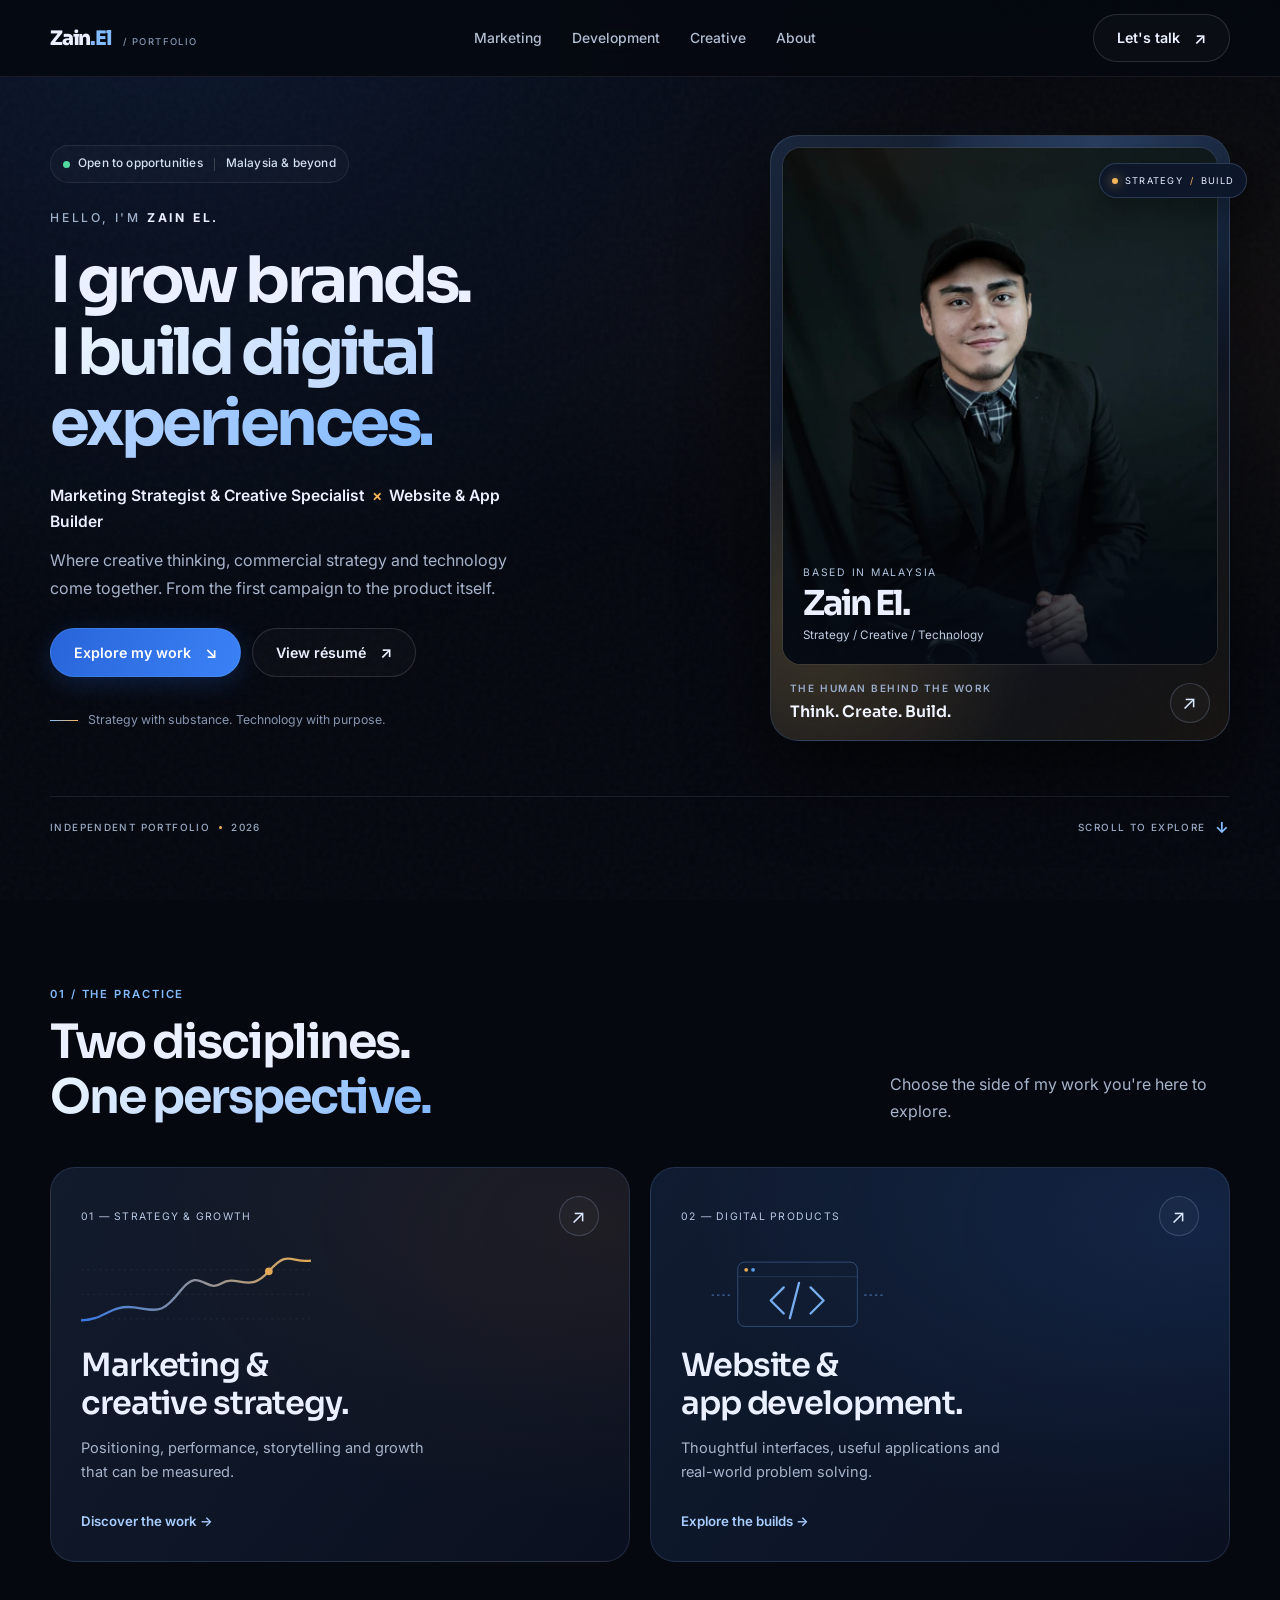
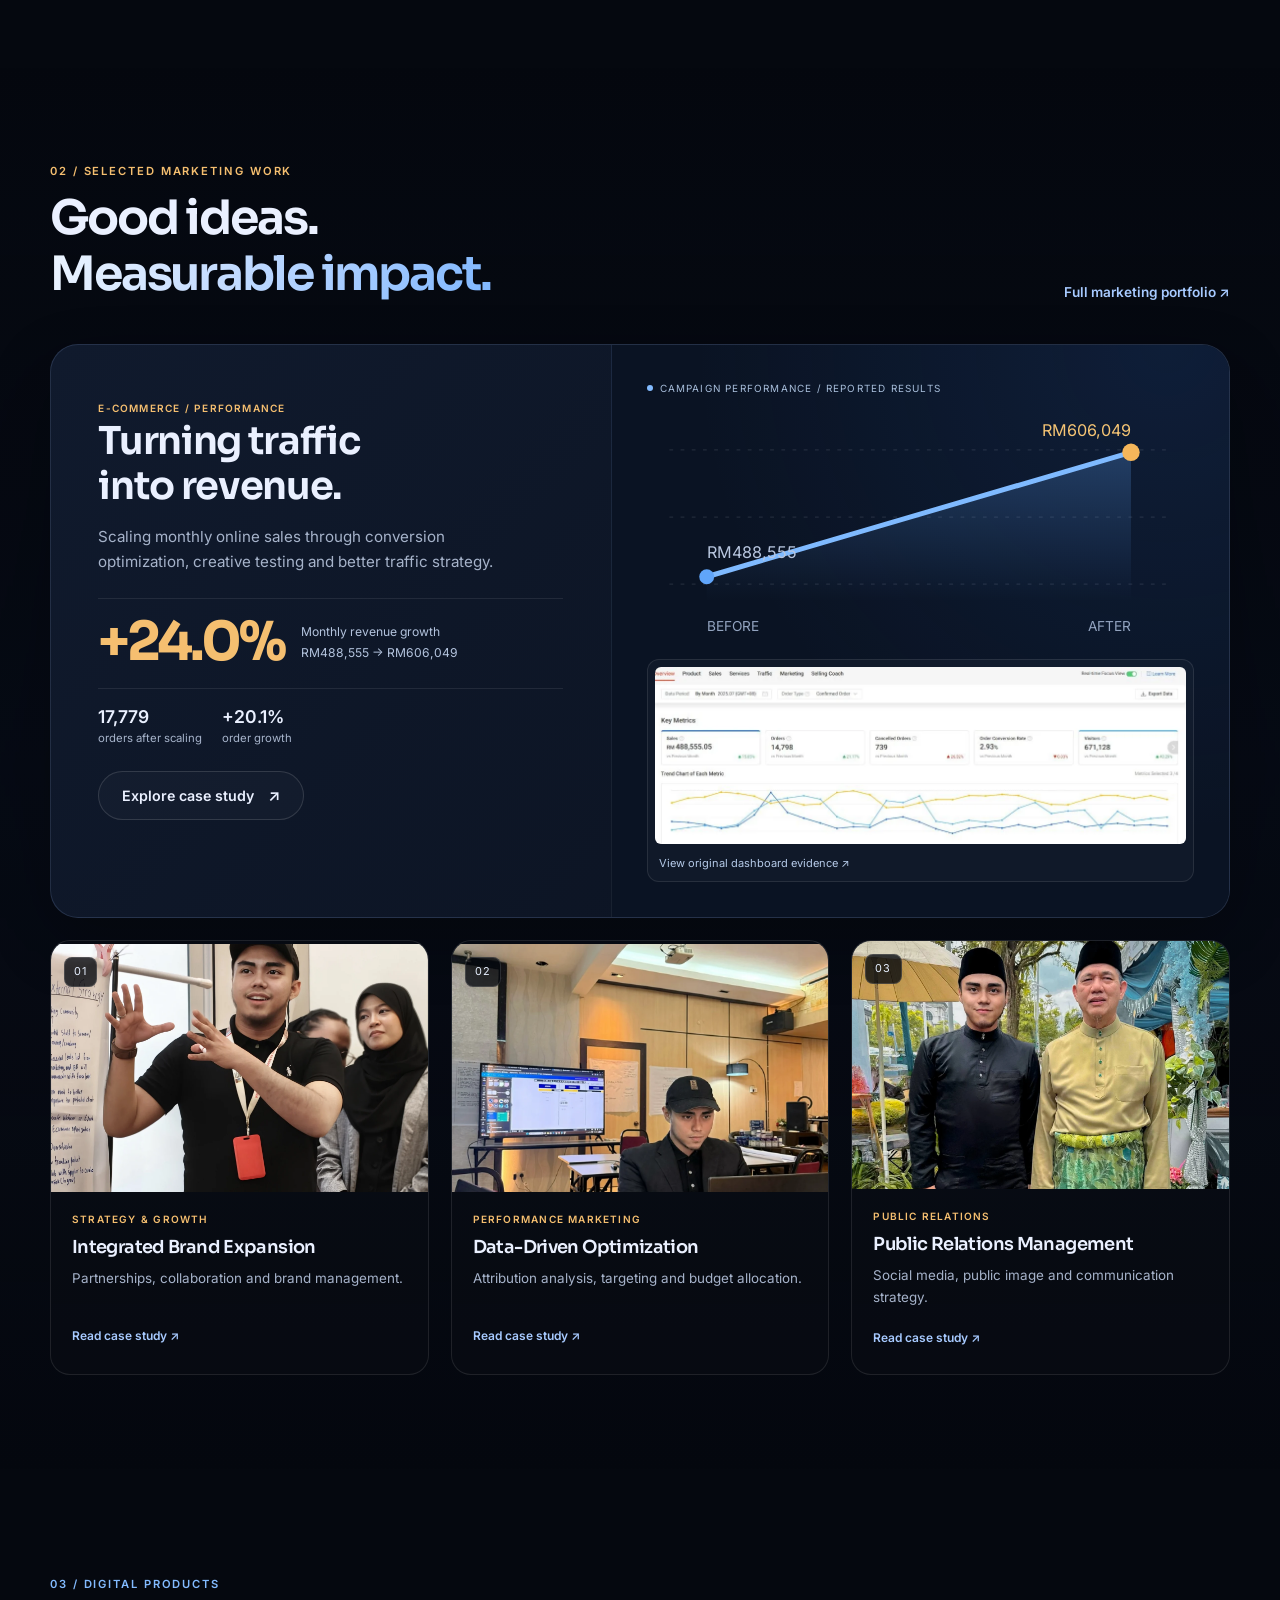
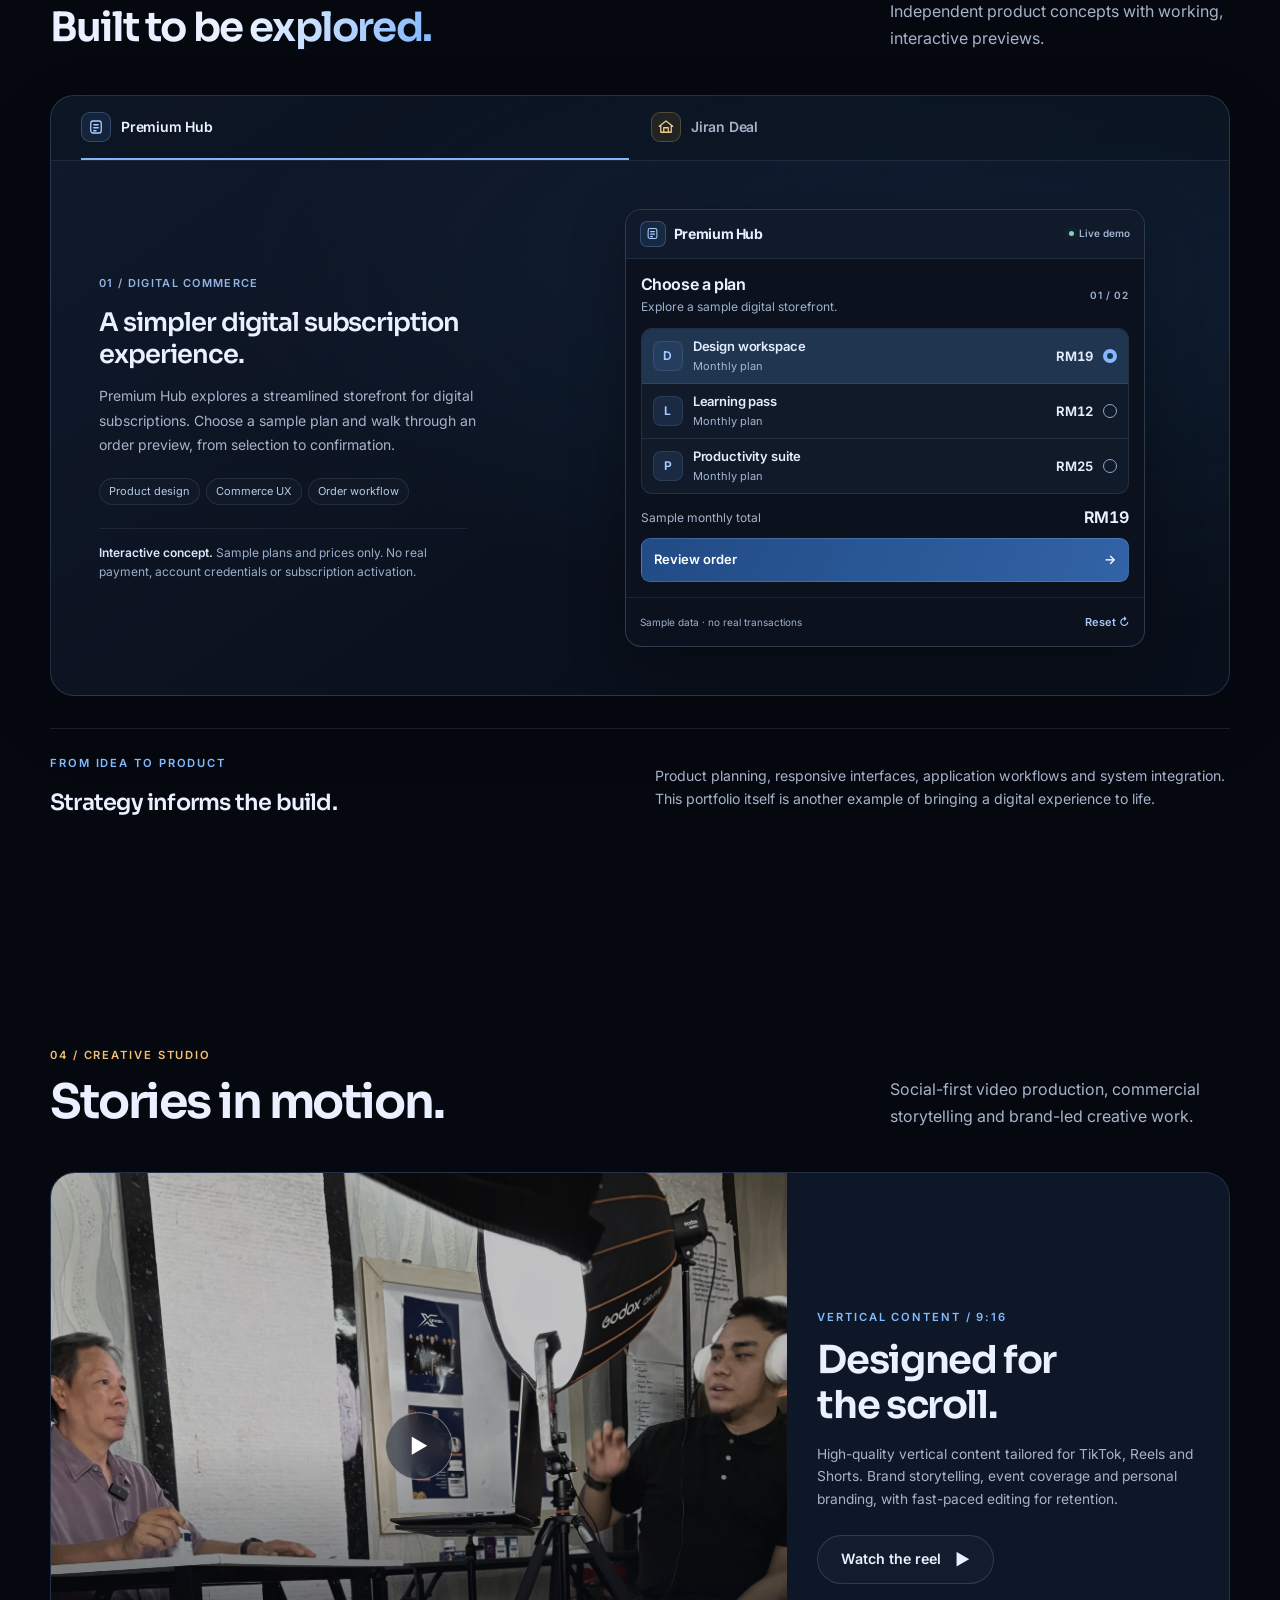
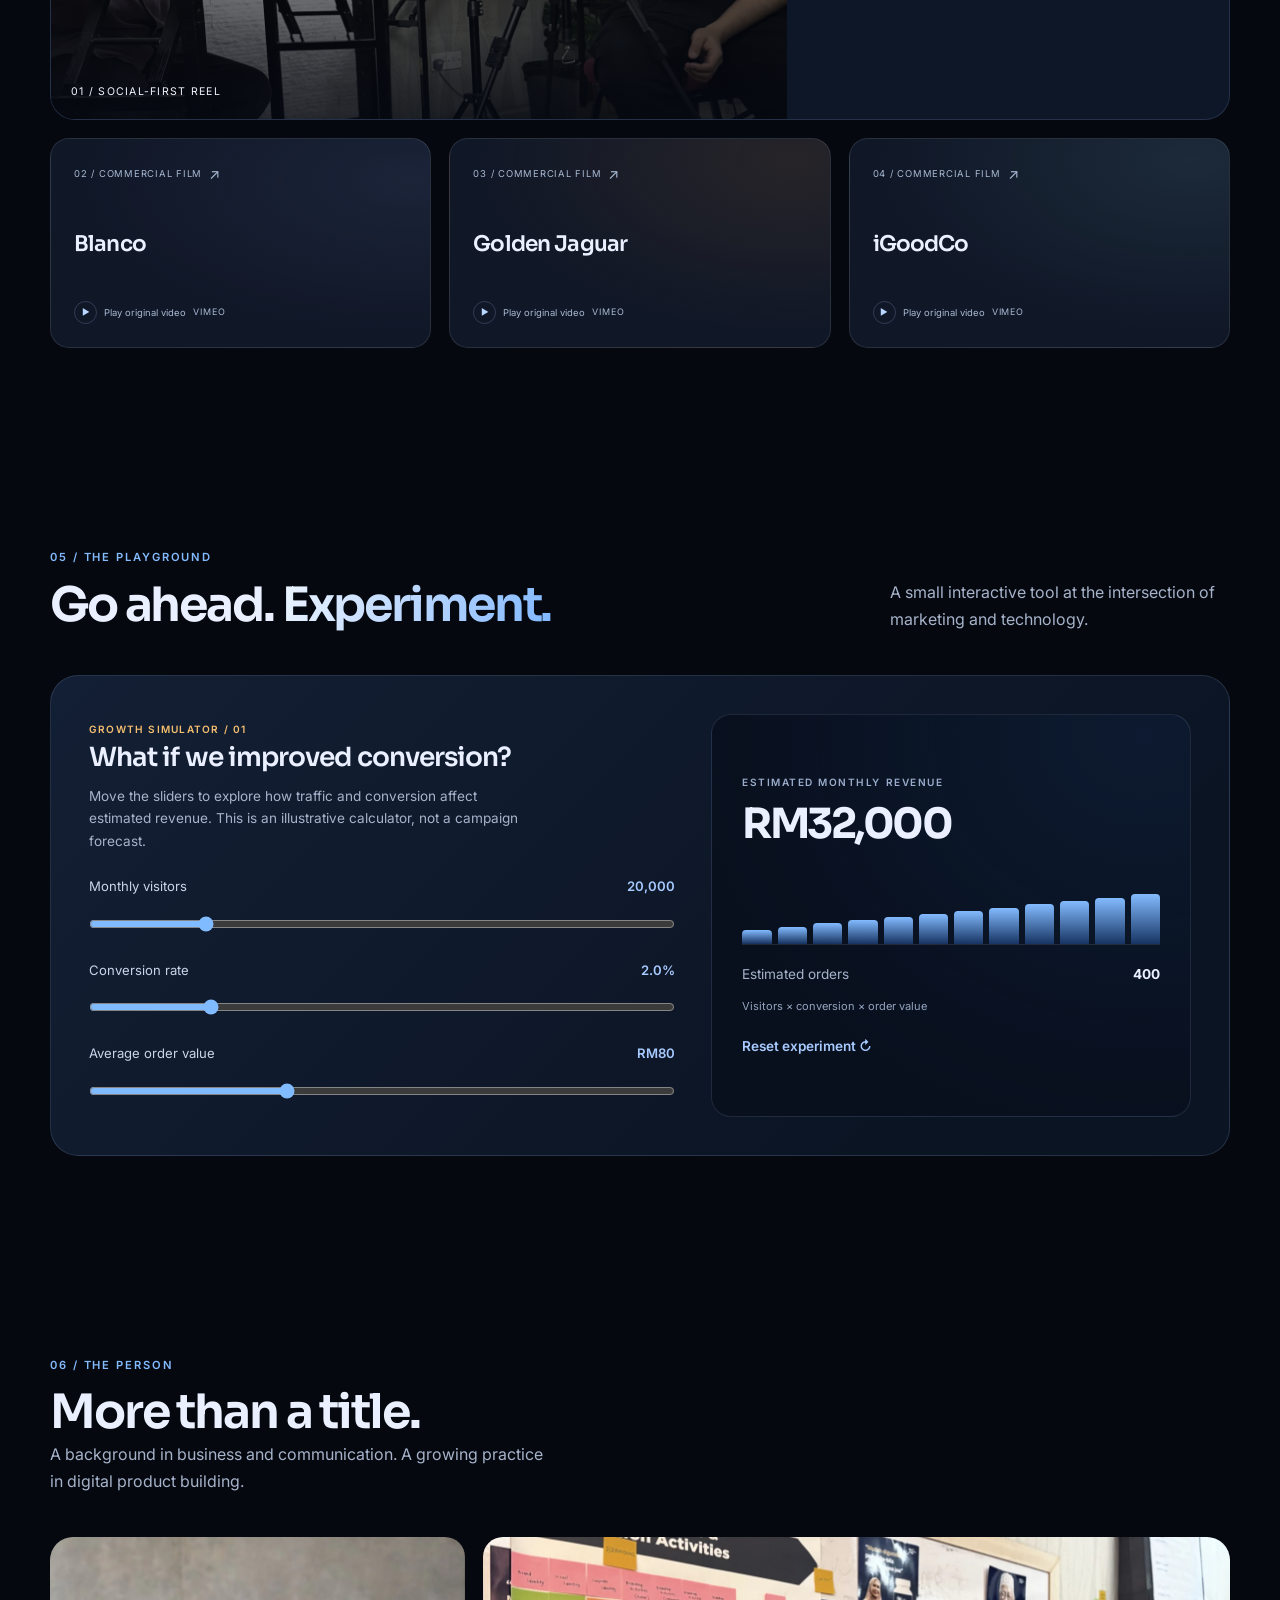
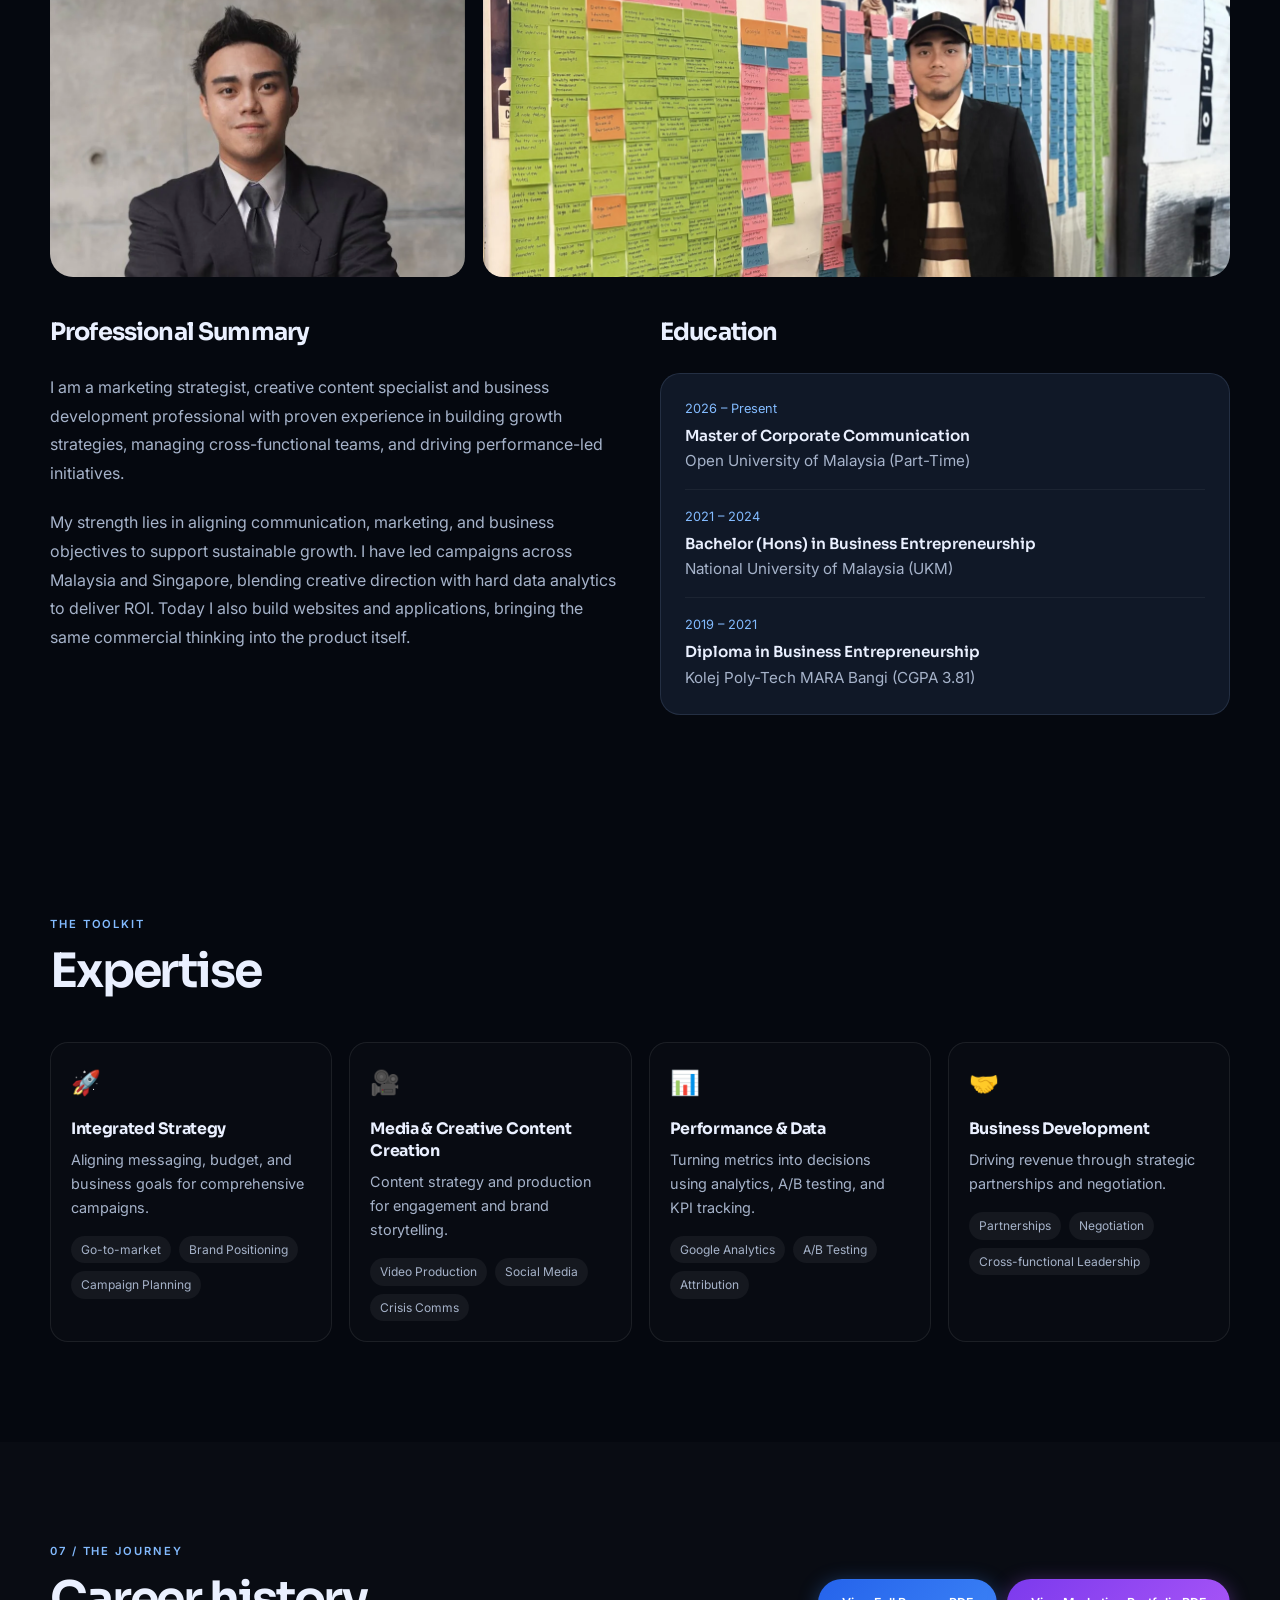
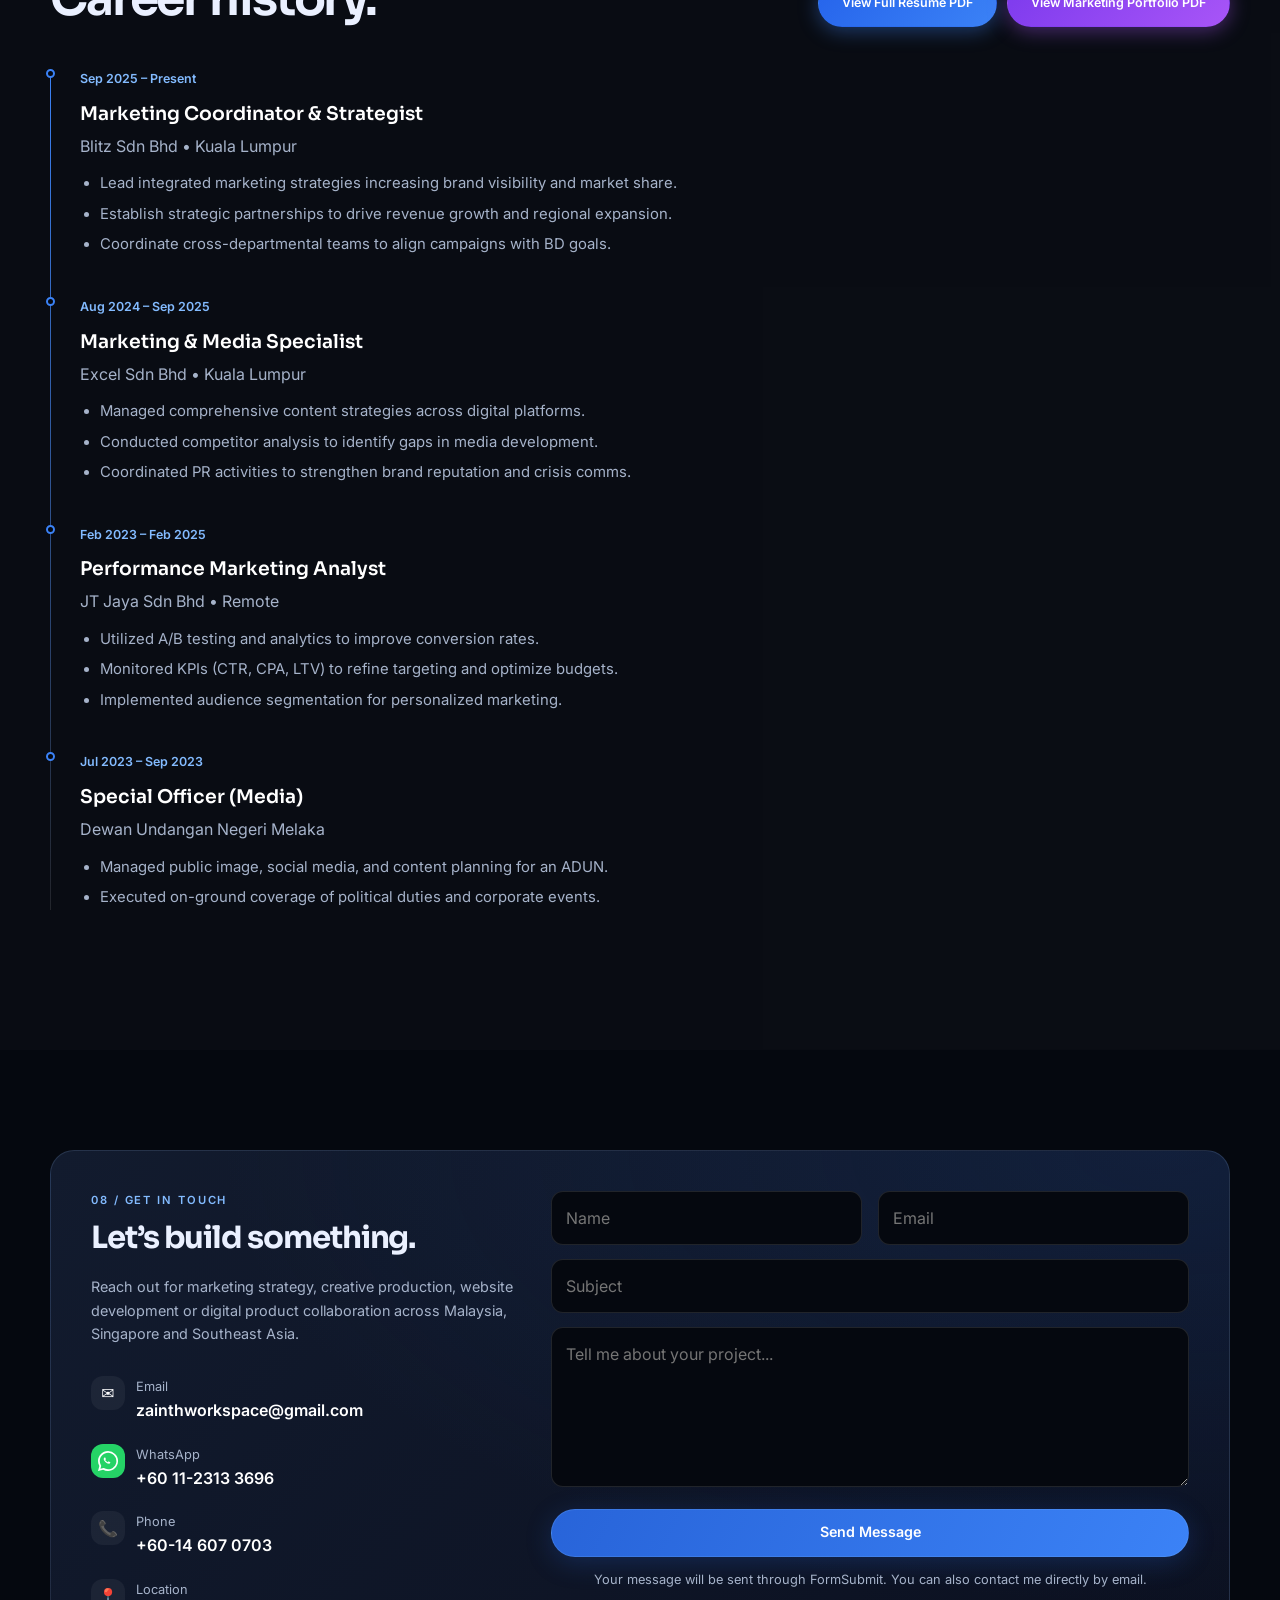
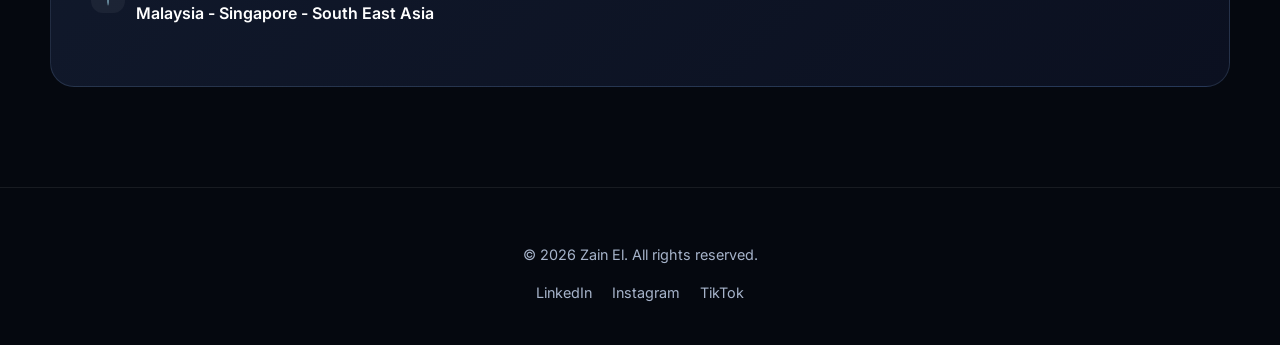
==== commit 43dc872b: "Add files via upload" ====
--- a/index.html
+++ b/index.html
@@ -1,127 +1,944 @@
-<!doctype html>
-<html lang="en">
-<head>
-  <meta charset="utf-8">
-  <meta name="viewport" content="width=device-width, initial-scale=1, viewport-fit=cover">
-  <meta name="theme-color" content="#05080f">
-  <meta name="color-scheme" content="dark">
-  <title>Zain El — Marketing Strategist & Digital Product Builder</title>
-  <meta name="description" content="Zain El. Marketing strategy, creative content, business growth, websites and web applications. Explore selected work and digital products.">
-  <meta property="og:type" content="website">
-  <meta property="og:title" content="Zain El — Strategy meets technology">
-  <meta property="og:description" content="Marketing strategist and digital product builder. Explore the work, the results and the systems behind them.">
-  <meta property="og:image" content="assets/images/zainel.webp">
-  <link rel="icon" href="assets/images/favicon.svg" type="image/svg+xml">
-  <link rel="preconnect" href="https://fonts.googleapis.com">
-  <link rel="preconnect" href="https://fonts.gstatic.com" crossorigin>
-  <link href="https://fonts.googleapis.com/css2?family=Inter:wght@400;500;600;700;800&family=Sora:wght@400;500;600;700;800&display=swap" rel="stylesheet">
-  <link rel="stylesheet" href="assets/css/site.css">
-  <script src="assets/js/site.js" defer></script>
-</head>
-<body id="top">
-  <a class="skip-link" href="#main">Skip to content</a>
-  <header class="site-header">
-    <div class="shell nav-shell">
-      <a href="#top" class="brand" aria-label="Zain El home"><span class="brand-mark">Z<span>.</span>E</span><span class="brand-text">ZAIN <span>EL</span><small>STRATEGY / TECHNOLOGY</small></span></a>
-      <nav class="navigation" id="navigation" aria-label="Main navigation">
-        <a href="#marketing" data-nav>Marketing</a><a href="#development" data-nav>Development</a><a href="#about" data-nav>About</a><a href="#contact" data-nav>Contact</a>
-      </nav>
-      <div class="nav-actions"><a href="#contact" class="button button-small button-outline nav-contact">Let's talk <span aria-hidden="true">↗</span></a><button class="menu-toggle" type="button" aria-label="Open navigation" aria-expanded="false" aria-controls="navigation"><span></span><span></span></button></div>
-    </div>
-  </header>
-  <main id="main">
-    <section class="hero shell" aria-labelledby="hero-title">
-      <div class="hero-copy">
-        <div class="status"><span class="status-dot"></span> Open to opportunities &amp; collaborations</div>
-        <div class="hero-name"><span class="eyebrow-line"></span> HI, I'M ZAIN EL.</div>
-        <h1 id="hero-title">I build brands.<br>I build <span class="gradient-text">digital<br class="desktop-break"> products.</span></h1>
-        <p class="hero-intro">Marketing strategist, creative content specialist &amp; digital product builder. I connect business growth, creative execution and technology to turn ideas into experiences that work.</p>
-        <div class="hero-actions"><a href="#marketing" class="button button-primary">Marketing work <span aria-hidden="true">↓</span></a><a href="#development" class="button button-outline">Development work <span aria-hidden="true">↓</span></a></div>
-        <div class="hero-foot"><span class="hero-region">MALAYSIA · SOUTHEAST ASIA</span><span class="hero-divider"></span><a href="RESUME%20AWANGKU%20LATEST%202026.pdf" target="_blank" rel="noopener">Résumé PDF ↗</a><span class="hero-divider"></span><a href="https://www.linkedin.com/in/awangku-asad" target="_blank" rel="noopener" aria-label="LinkedIn profile">LinkedIn ↗</a></div>
-      </div>
-      <div class="hero-visual">
-        <div class="portrait-frame">
-          <div class="portrait-header"><span>ZE / PROFILE</span><span><i></i> AVAILABLE</span></div>
-          <picture><source media="(max-width: 600px)" srcset="assets/images/zainel-small.webp"><img src="assets/images/zainel.webp" alt="Portrait of Zain El" width="1000" height="1500" fetchpriority="high"></picture>
-          <div class="portrait-gradient"></div>
-          <div class="portrait-bottom"><div><span>THE INTERSECTION</span><strong>Strategy meets<br>technology.</strong></div><div class="portrait-index">01<span>/02</span></div></div>
-        </div>
-        <span class="corner corner-tl"></span><span class="corner corner-br"></span>
-      </div>
-      <div class="hero-scroll" aria-hidden="true">SCROLL TO EXPLORE <span></span></div>
-    </section>
-    <section class="shell paths" aria-label="Explore two disciplines">
-      <a class="path-card path-marketing" href="#marketing"><div class="path-top"><span>01 / GROWTH</span><span class="path-arrow" aria-hidden="true">↗</span></div><div><span class="path-kicker">Marketing &amp; Creative</span><h2>Make brands matter.</h2><p>Strategy, performance, media and business development.</p></div><div class="path-decoration" aria-hidden="true"><svg viewBox="0 0 200 110"><path d="M0 100L40 83 67 90 109 40 142 51 192 4" fill="none" stroke="currentColor" stroke-width="2"/><path d="M0 100L40 83 67 90 109 40 142 51 192 4V110H0Z" fill="currentColor" opacity=".06"/><circle cx="192" cy="4" r="4" fill="currentColor"/></svg></div></a>
-      <a class="path-card path-development" href="#development"><div class="path-top"><span>02 / BUILD</span><span class="path-arrow" aria-hidden="true">↗</span></div><div><span class="path-kicker">Web &amp; App Development</span><h2>Make ideas work.</h2><p>Websites, web applications, product experiences and automation.</p></div><div class="path-decoration" aria-hidden="true"><svg viewBox="0 0 200 110" fill="none" stroke="currentColor" stroke-width="1.5"><rect x="48" y="8" width="142" height="94" rx="8"/><path d="M48 27h142M88 48l-17 14 17 14m53-28 17 14-17 14m-10-37-15 50"/><circle cx="60" cy="18" r="2" fill="currentColor"/><circle cx="68" cy="18" r="2" fill="currentColor"/></svg></div></a>
-    </section>
-    <section class="shell results-strip" aria-label="Selected e-commerce campaign results">
-      <div class="results-intro"><span class="micro">PROOF OF IMPACT</span><strong>Results in numbers.</strong><span>Selected e-commerce campaign</span></div>
-      <div class="metric"><span class="metric-label">Monthly revenue</span><strong>RM606K</strong><small>From RM488,555 to RM606,049</small></div>
-      <div class="metric"><span class="metric-label">Revenue growth</span><strong class="gold">+24.0%</strong><small>Month-over-month</small></div>
-      <div class="metric"><span class="metric-label">Monthly orders</span><strong>17,779</strong><small>From 14,798 orders</small></div>
-    </section>
-
-    <section id="marketing" class="section shell" aria-labelledby="marketing-title">
-      <div class="section-label"><span class="section-num gold">01</span><span>MARKETING / CREATIVE / GROWTH</span><span class="section-rule"></span></div>
-      <div class="section-heading"><div><h2 id="marketing-title">Strategy with<br><span class="gold">measurable impact.</span></h2></div><p>From brand positioning to conversion optimization, I align communication, creative and commercial objectives to drive sustainable growth.</p></div>
-      <div class="expertise-grid" id="skills">
-        <article class="expertise"><span class="expert-icon" aria-hidden="true">◎</span><h3>Integrated strategy</h3><p>Aligning messaging, budget and business goals for comprehensive campaigns.</p><div class="tags"><span>Go-to-market</span><span>Brand positioning</span><span>Campaign planning</span></div></article>
-        <article class="expertise"><span class="expert-icon" aria-hidden="true">▷</span><h3>Media &amp; creative</h3><p>Content strategy and production for engagement and brand storytelling.</p><div class="tags"><span>Video production</span><span>Social media</span><span>Crisis comms</span></div></article>
-        <article class="expertise"><span class="expert-icon" aria-hidden="true">↗</span><h3>Performance &amp; data</h3><p>Turning metrics into decisions through analytics, testing and KPI tracking.</p><div class="tags"><span>Google Analytics</span><span>A/B testing</span><span>Attribution</span></div></article>
-        <article class="expertise"><span class="expert-icon" aria-hidden="true">◇</span><h3>Business development</h3><p>Driving revenue through strategic partnerships and negotiation.</p><div class="tags"><span>Partnerships</span><span>Negotiation</span><span>Team leadership</span></div></article>
-      </div>
-      <div class="subheading" id="work"><div><span class="micro">SELECTED CASE STUDIES</span><h3>Work that tells the story.</h3></div><a class="text-link" href="MARKETING%20PORTFOLIO%20ZAIN.pdf" target="_blank" rel="noopener">Full marketing portfolio (PDF) ↗</a></div>
-      <article class="featured-case">
-        <div class="featured-copy"><span class="category gold">E-COMMERCE / PERFORMANCE</span><h3>Scaling online revenue.</h3><p>Conversion funnel analysis, audience refinement, creative testing and traffic strategy helped grow monthly sales from RM488K to RM606K.</p><div class="case-stat"><span>RM488,555</span><span aria-hidden="true">→</span><strong>RM606,049</strong></div><a class="button button-outline" href="#case-ecom" data-case="case-ecom">Read case study <span aria-hidden="true">↗</span></a></div>
-        <div class="evidence-visual"><div class="evidence-top"><span>CAMPAIGN EVIDENCE</span><span>01 / 02</span></div><img src="assets/images/img_0620.webp" alt="Original e-commerce performance dashboard, first reporting period" width="1080" height="423" loading="lazy"><img src="assets/images/img_0621.webp" alt="Original e-commerce performance dashboard, second reporting period" width="1080" height="425" loading="lazy"><div class="evidence-caption">Original performance dashboards · Open case study to enlarge</div></div>
-      </article>
-      <div class="case-grid">
-        <article class="case-card"><div class="case-image"><img src="assets/images/track1.webp" alt="Marketing strategy discussion" width="1500" height="1000" loading="lazy"><span class="image-index">01</span></div><div class="case-content"><span class="category">STRATEGY / GROWTH</span><h3>Integrated brand expansion</h3><p>Marketing strategy, partnerships, collaborations and brand management.</p><a href="#case-blitz" data-case="case-blitz" class="text-link">Read case study ↗</a></div></article>
-        <article class="case-card"><div class="case-image"><img src="https://images.unsplash.com/photo-1551288049-bebda4e38f71?q=80&amp;w=1200&amp;auto=format&amp;fit=crop" data-fallback="assets/images/track2.webp" alt="Data analytics illustration" width="1200" height="800" loading="lazy"><span class="image-index">02</span></div><div class="case-content"><span class="category">PERFORMANCE MARKETING</span><h3>Data-driven optimization</h3><p>Refining targeting and budget allocation using attribution analysis.</p><a href="#case-performance" data-case="case-performance" class="text-link">Read case study ↗</a></div></article>
-        <article class="case-card"><div class="case-image"><img src="assets/images/melaka.webp" alt="Public relations work in Melaka" width="1500" height="882" loading="lazy"><span class="image-index">03</span></div><div class="case-content"><span class="category">PUBLIC RELATIONS</span><h3>Public relations management</h3><p>Public figure branding, social media strategy, event coverage and reputation.</p><a href="#case-media" data-case="case-media" class="text-link">Read case study ↗</a></div></article>
-      </div>
-      <div id="case-library" class="case-library" aria-label="Full marketing case studies">
-        <details id="case-ecom"><summary>E-commerce revenue growth campaign</summary><div class="case-detail"><p class="category">ROLE / PERFORMANCE MARKETING &amp; GROWTH STRATEGY</p><h3>E-commerce revenue growth campaign</h3><p>This campaign focused on scaling an online commerce operation using data-driven optimization across traffic, conversion and retention levers.</p><h4>Results achieved</h4><ul><li>Revenue increased from <strong>RM488,555 to RM606,049</strong> month-over-month.</li><li>Orders grew from <strong>14,798 to 17,779</strong>.</li><li>Visitor traffic increased while maintaining a stable conversion rate.</li><li>Improved marketing efficiency despite higher volume.</li></ul><h4>Strategy applied</h4><ul><li>Conversion funnel analysis</li><li>Audience targeting refinement</li><li>Creative testing (A/B)</li><li>Traffic quality optimization</li><li>Offer positioning adjustments</li></ul><h4>Original performance dashboards</h4><a href="assets/original/IMG_0620.JPG" target="_blank" rel="noopener"><img src="assets/images/img_0620.webp" alt="First e-commerce performance dashboard; open original image" width="1080" height="423" loading="lazy"></a><a href="assets/original/IMG_0621.JPG" target="_blank" rel="noopener"><img src="assets/images/img_0621.webp" alt="Second e-commerce performance dashboard; open original image" width="1080" height="425" loading="lazy"></a></div></details>
-        <details id="case-blitz"><summary>Integrated brand expansion</summary><div class="case-detail"><p class="category">ROLE / MARKETING COORDINATOR &amp; STRATEGIST</p><h3>Integrated brand expansion</h3><p>At Blitz Sdn Bhd, I led the development of integrated marketing strategies that significantly increased brand visibility.</p><ul><li>Directed content creation for product launches.</li><li>Established strategic partnerships to drive revenue.</li><li>Used data insights to improve campaign ROI.</li></ul><img src="assets/images/track1.webp" alt="Strategy meeting" width="1500" height="1000" loading="lazy"></div></details>
-        <details id="case-performance"><summary>Performance marketing optimization</summary><div class="case-detail"><p class="category">ROLE / PERFORMANCE ANALYST</p><h3>Performance marketing optimization</h3><p>Working remotely for JT Jaya, I focused on high-level data analysis to optimize ad spend.</p><ul><li>Conducted A/B testing on creatives and landing pages.</li><li>Tracked LTV and CAC to ensure sustainable growth.</li><li>Attribution modeling for multi-channel budgeting.</li></ul></div></details>
-        <details id="case-media"><summary>Public figure image management</summary><div class="case-detail"><p class="category">ROLE / SPECIAL OFFICER (MEDIA)</p><h3>Public figure image management</h3><p>Managed the public profile of a Melaka State Assemblyman (ADUN).</p><ul><li>Social media content planning and execution.</li><li>On-ground event coverage and photography.</li><li>Crisis communication and reputation management.</li></ul><img src="assets/images/melaka.webp" alt="Public relations work in Melaka" width="1500" height="882" loading="lazy"></div></details>
-      </div>
-      <div class="subheading media-heading" id="reel"><div><span class="micro">CREATIVE STUDIO</span><h3>Stories in motion.</h3></div><p>Social-first vertical content and commercial product storytelling, made for attention and engagement.</p></div>
-      <div class="video-grid" id="creative-video">
-        <article class="video-card"><a href="https://www.youtube.com/watch?v=a2gbUd_HnYs" data-video="https://www.youtube-nocookie.com/embed/a2gbUd_HnYs?autoplay=1&amp;playsinline=1&amp;rel=0" data-title="Social-first video production" class="video-poster poster-social" aria-label="Play social-first video production"><img src="assets/images/track5.webp" width="1500" height="1125" alt="Behind the scenes of media production" loading="lazy"><span class="poster-top">01 / SHOWREEL</span><span class="play-icon" aria-hidden="true">▶</span><span class="poster-bottom">SOCIAL<br>FIRST<span>9:16 / YOUTUBE</span></span></a><div class="video-caption"><h4>Social-first video</h4><p>TikTok, Reels &amp; Shorts</p></div></article>
-        <article class="video-card"><a href="https://vimeo.com/1162882459" data-video="https://player.vimeo.com/video/1162882459?autoplay=1&amp;dnt=1" data-title="Blanco — commercial video" class="video-poster poster-blanco" aria-label="Play Blanco commercial video"><span class="poster-top">02 / COMMERCIAL</span><span class="play-icon" aria-hidden="true">▶</span><span class="poster-bottom">BLANCO<span>9:16 / VIMEO</span></span></a><div class="video-caption"><h4>Blanco</h4><p>Commercial video</p></div></article>
-        <article class="video-card"><a href="https://vimeo.com/1162882510" data-video="https://player.vimeo.com/video/1162882510?autoplay=1&amp;dnt=1" data-title="Golden Jaguar — commercial video" class="video-poster poster-jaguar" aria-label="Play Golden Jaguar commercial video"><span class="poster-top">03 / COMMERCIAL</span><span class="play-icon" aria-hidden="true">▶</span><span class="poster-bottom">GOLDEN<br>JAGUAR<span>9:16 / VIMEO</span></span></a><div class="video-caption"><h4>Golden Jaguar</h4><p>Commercial video</p></div></article>
-        <article class="video-card"><a href="https://vimeo.com/1162882621" data-video="https://player.vimeo.com/video/1162882621?autoplay=1&amp;dnt=1" data-title="iGoodCo — commercial video" class="video-poster poster-igood" aria-label="Play iGoodCo commercial video"><span class="poster-top">04 / COMMERCIAL</span><span class="play-icon" aria-hidden="true">▶</span><span class="poster-bottom">iGoodCo<span>9:16 / VIMEO</span></span></a><div class="video-caption"><h4>iGoodCo</h4><p>Commercial video</p></div></article>
-      </div>
-      <div class="media-notes"><span>9:16 vertical format</span><span>Retention-led editing</span><span>Brand-aligned storytelling</span></div>
-    </section>
-
-    <section id="development" class="section section-dev" aria-labelledby="dev-title"><div class="shell">
-      <div class="section-label"><span class="section-num blue">02</span><span>DEVELOPMENT / PRODUCTS / SYSTEMS</span><span class="section-rule"></span></div>
-      <div class="section-heading"><div><h2 id="dev-title">From idea to<br><span class="gradient-text">working product.</span></h2></div><p>I bring a business and marketing perspective into digital product building: user journeys, responsive interfaces, practical workflows and automation.</p></div>
-      <div class="dev-capabilities"><article><span class="dev-code">&lt;/&gt;</span><h3>Web development</h3><p>Responsive websites and purpose-built web experiences.</p></article><article><span class="dev-code">[ ]</span><h3>Web app building</h3><p>Product flows, interactive interfaces and role-based experiences.</p></article><article><span class="dev-code">{ }</span><h3>Systems &amp; automation</h3><p>Connecting workflows, data, integrations and notifications.</p></article></div>
-      <article class="product-feature">
-        <div class="product-copy"><div class="product-label"><span class="product-logo">U<span>↗</span></span><div><strong>UniRide</strong><small>PRODUCT PROJECT</small></div></div><span class="category blue">MOBILITY / WEB APPLICATION</span><h3>Making campus transport more connected.</h3><p>A university-focused ride-matching project exploring a clearer way for passengers to request rides and drivers to respond.</p><div class="product-list"><div><span>01</span><div><strong>Passenger journey</strong><small>Request, receive fare offers and follow ride progress.</small></div></div><div><span>02</span><div><strong>Driver experience</strong><small>Discover requests, submit offers and manage ride status.</small></div></div><div><span>03</span><div><strong>Operations</strong><small>Administrative workflows, reporting and notifications.</small></div></div></div><div class="tags dev-tags"><span>Telegram Mini App</span><span>Cloudflare Workers</span><span>D1</span><span>Web UI</span></div><p class="project-note">Project overview; the demonstration is illustrative and does not represent a live booking service.</p></div>
-        <div class="product-preview"><div class="preview-toolbar"><span><i></i> INTERACTIVE CONCEPT</span><span>DEMO / 01</span></div><div class="demo-shell" id="ride-demo"><div class="demo-app"><div class="demo-app-header"><span class="demo-brand"><span>U</span> UniRide<span class="demo-mini">demo</span></span><span class="demo-online">● Simulation</span></div><div class="demo-body"><div class="demo-progress" aria-label="Demo progress"><span class="current"></span><span></span><span></span><span></span></div><p class="demo-step" id="demo-step">STEP 01 / REQUEST</p><h4 id="demo-title">Where to?</h4><p class="demo-sub" id="demo-sub">Try a sample passenger journey.</p><div class="demo-route"><span class="route-line"></span><div><span class="route-dot"></span><div><small>PICKUP</small><strong>Campus entrance</strong></div></div><div><span class="route-dot destination"></span><div><small>DESTINATION</small><strong>Student residence</strong></div></div></div><div class="demo-info" id="demo-info"><span>Sample trip</span><strong>Not a real booking</strong></div><button class="demo-action" type="button" id="demo-action">Request sample ride <span aria-hidden="true">→</span></button><button class="demo-reset" type="button" id="demo-reset">Reset demo</button><p class="sr-only" id="demo-announcement" role="status" aria-live="polite"></p><noscript><p class="demo-sub">Enable JavaScript to try the four-step simulation.</p></noscript></div><div class="demo-app-footer"><span>⌂ Home</span><span>◎ Rides</span><span>○ Profile</span></div></div><div class="demo-caption">Illustrative UI · sample data · no network requests</div></div></div>
-      </article>
-      <article class="portfolio-project"><div class="mini-browser" aria-hidden="true"><div class="mini-browser-top"><span></span><span></span><span></span><div>portfolio / v2</div></div><div class="mini-browser-body"><span class="mini-logo">Z.E</span><div class="mini-layout"><div><span class="mini-line short"></span><strong>I build brands.<br><span>I build digital products.</span></strong><span class="mini-line"></span><span class="mini-line half"></span><div class="mini-button"></div></div><img src="assets/images/zainel-small.webp" alt="" width="640" height="960" loading="lazy"></div><div class="mini-cards"><span></span><span></span></div></div></div><div><span class="category blue">WEB DEVELOPMENT / PERSONAL BRAND</span><h3>This portfolio, rebuilt.</h3><p>A responsive, accessible website built to bring two professional identities together. Real case studies, lightweight interactions and a simulated product walkthrough in a single experience.</p><div class="tags dev-tags"><span>HTML</span><span>CSS</span><span>JavaScript</span><span>GitHub Pages</span></div><a href="#top" class="text-link">Explore the experience ↑</a></div></article>
-      <div class="process"><div><span class="micro">MY APPROACH</span><h3>Think commercially.<br>Build practically.</h3></div><div class="process-steps"><div><span>01</span><strong>Discover</strong><small>Business goals &amp; user needs</small></div><div><span>02</span><strong>Design</strong><small>Flows &amp; interface</small></div><div><span>03</span><strong>Build</strong><small>Implementation &amp; integration</small></div><div><span>04</span><strong>Refine</strong><small>Test, learn &amp; improve</small></div></div></div>
-    </div></section>
-
-    <section id="about" class="section shell" aria-labelledby="about-title">
-      <div class="section-label"><span class="section-num">03</span><span>ABOUT / EXPERIENCE / EDUCATION</span><span class="section-rule"></span></div>
-      <div class="about-layout"><div class="about-photo"><img src="assets/images/track3.webp" alt="Professional portrait of Zain El" width="853" height="1280" loading="lazy"><div><span>THE PERSON BEHIND THE WORK</span><strong>Zain El.</strong></div></div><div class="about-copy"><span class="micro">ABOUT ME</span><h2 id="about-title">Creative thinking.<br>Commercial focus.<br><span class="gradient-text">Technical curiosity.</span></h2><p>I am a marketing strategist, creative content specialist and business development professional with experience building growth strategies, managing cross-functional teams and driving performance-led initiatives.</p><p>My strength lies in aligning communication, marketing and business objectives. My campaign experience spans Malaysia and Singapore, combining creative direction with data analytics to support ROI.</p><p>I'm also building digital products and web experiences, bringing a growth-oriented mindset into how technology is designed and used.</p><div class="about-links"><a class="button button-outline" href="RESUME%20AWANGKU%20LATEST%202026.pdf" target="_blank" rel="noopener">Full résumé PDF ↗</a><a class="text-link" href="MARKETING%20PORTFOLIO%20ZAIN.pdf" target="_blank" rel="noopener">Marketing portfolio ↗</a></div></div></div>
-      <div class="history-grid" id="experience"><div><span class="micro">CAREER HISTORY</span><h3 class="history-title">Professional journey.</h3><div class="timeline">
-        <article><span class="timeline-date">SEP 2025 – PRESENT</span><h4>Marketing Coordinator &amp; Strategist</h4><span class="company">Blitz Sdn Bhd · Kuala Lumpur</span><ul><li>Lead integrated marketing strategies to increase brand visibility and market share.</li><li>Establish strategic partnerships for revenue growth and regional expansion.</li><li>Coordinate cross-departmental teams to align campaigns with business development goals.</li></ul></article>
-        <article><span class="timeline-date">AUG 2024 – SEP 2025</span><h4>Marketing &amp; Media Specialist</h4><span class="company">Excel Sdn Bhd · Kuala Lumpur</span><ul><li>Managed content strategies across digital platforms.</li><li>Conducted competitor analysis to identify media development gaps.</li><li>Coordinated PR activities and crisis communication.</li></ul></article>
-        <article><span class="timeline-date">FEB 2023 – FEB 2025</span><h4>Performance Marketing Analyst</h4><span class="company">JT Jaya Sdn Bhd · Remote</span><ul><li>Used A/B testing and analytics to improve conversion rates.</li><li>Monitored CTR, CPA and LTV to refine targeting and budgets.</li><li>Implemented audience segmentation for personalized marketing.</li></ul></article>
-        <article><span class="timeline-date">JUL 2023 – SEP 2023</span><h4>Special Officer (Media)</h4><span class="company">Dewan Undangan Negeri Melaka</span><ul><li>Managed public image, social media and content planning for an ADUN.</li><li>Executed on-ground political duty and corporate event coverage.</li></ul></article>
-      </div></div><div><span class="micro">EDUCATION</span><h3 class="history-title">Always learning.</h3><div class="education"><article><span class="timeline-date">2026 – PRESENT</span><h4>Master of Corporate Communication</h4><p>Open University of Malaysia (Part-time)</p></article><article><span class="timeline-date">2021 – 2024</span><h4>Bachelor (Hons) in Business Entrepreneurship</h4><p>National University of Malaysia (UKM)</p></article><article><span class="timeline-date">2019 – 2021</span><h4>Diploma in Business Entrepreneurship</h4><p>Kolej Poly-Tech MARA Bangi · CGPA 3.81</p></article></div><div class="field-notes"><span class="micro">BEHIND THE WORK</span><div class="photo-grid"><a href="assets/original/track4.jpg" target="_blank" rel="noopener"><img src="assets/images/track4.webp" alt="Brand planning workshop" width="1500" height="1125" loading="lazy"></a><a href="assets/original/track2.JPG" target="_blank" rel="noopener"><img src="assets/images/track2.webp" alt="At a workstation" width="1125" height="1500" loading="lazy"></a><a href="assets/original/track5.jpg" target="_blank" rel="noopener"><img src="assets/images/track5.webp" alt="On-set media production" width="1500" height="1125" loading="lazy"></a></div></div></div></div>
-    </section>
-
-    <section id="contact" class="section section-contact"><div class="shell"><div class="section-label"><span class="section-num">04</span><span>CONTACT / COLLABORATION</span><span class="section-rule"></span></div><div class="contact-layout"><div class="contact-copy"><span class="status"><span class="status-dot"></span> Open to new opportunities</span><h2>Let's build<br>something <span class="gradient-text">that matters.</span></h2><p>Whether you're looking for a marketing strategist, a creative collaborator or someone to build a digital product, I'd love to hear from you.</p><a class="contact-email" href="mailto:zainthworkspace@gmail.com">zainthworkspace@gmail.com <span aria-hidden="true">↗</span></a><div class="contact-links"><a class="button button-primary" href="https://wa.me/601123133696" target="_blank" rel="noopener">WhatsApp ↗</a><a class="button button-outline" href="tel:+60146070703">Call +60 14-607 0703</a></div><p class="contact-region">Malaysia · Singapore · Southeast Asia</p></div><form id="contact-form" class="contact-form" action="https://formsubmit.co/zainthworkspace@gmail.com" method="POST"><h3>Tell me about your idea.</h3><p>Choose a focus area and send an inquiry.</p><input type="hidden" name="_subject" value="New inquiry from Zain El portfolio"><input type="hidden" name="_template" value="table"><input type="text" name="_honey" class="honeypot" tabindex="-1" autocomplete="off" aria-hidden="true"><div class="form-row"><label>Name<input name="name" type="text" autocomplete="name" placeholder="Your name" required maxlength="100"></label><label>Email<input name="email" type="email" autocomplete="email" placeholder="you@example.com" required maxlength="180"></label></div><label>I'm interested in<select name="interest" required><option value="" disabled selected>Select a focus area</option><option>Marketing strategy &amp; growth</option><option>Creative content &amp; media</option><option>Website development</option><option>Web app &amp; product development</option><option>Career opportunity</option><option>Other collaboration</option></select></label><label>Subject<input name="subject" type="text" placeholder="What are we working on?" maxlength="150"></label><label>Message<textarea name="message" rows="4" placeholder="Tell me a little about your project..." required maxlength="5000"></textarea></label><button type="submit" class="button button-primary">Send inquiry <span aria-hidden="true">↗</span></button><p class="form-note">This form uses FormSubmit to deliver email. You can also contact me directly by email or WhatsApp.</p></form></div></div></section>
-  </main>
-  <footer class="footer"><div class="shell footer-shell"><a href="#top" class="brand" aria-label="Zain El, back to top"><span class="brand-mark">Z<span>.</span>E</span><span class="brand-text">ZAIN <span>EL</span><small>STRATEGY / TECHNOLOGY</small></span></a><div class="footer-social"><a href="https://www.linkedin.com/in/awangku-asad" target="_blank" rel="noopener">LinkedIn ↗</a><a href="https://www.instagram.com/eusoffalve" target="_blank" rel="noopener">Instagram ↗</a><a href="https://www.tiktok.com/@zheusff" target="_blank" rel="noopener">TikTok ↗</a></div><small>© 2026 Zain El. All rights reserved.</small><a class="back-top" href="#top" aria-label="Back to top">↑</a></div></footer>
-  <dialog class="site-dialog" id="site-dialog" aria-labelledby="dialog-heading"><div class="dialog-inner"><div class="dialog-bar"><span class="micro" id="dialog-label">SELECTED WORK</span><button type="button" class="dialog-close" aria-label="Close dialog">×</button></div><h2 id="dialog-heading"></h2><div class="dialog-body" id="dialog-body"></div></div></dialog>
-</body>
-</html>
+<!DOCTYPE html>
+<html lang="en"><head><meta charset="utf-8"><meta name="viewport" content="width=device-width,initial-scale=1,viewport-fit=cover"><meta name="theme-color" content="#05080f"><meta name="description" content="Zain El — marketing strategist, creative specialist, website and app builder. Selected projects, creative work and interactive experiments."><title>Zain El. — Strategy, creativity & technology</title><link rel="icon" href="assets/images/favicon.svg" type="image/svg+xml"><link rel="preconnect" href="https://fonts.googleapis.com"><link rel="preconnect" href="https://fonts.gstatic.com" crossorigin><link href="https://fonts.googleapis.com/css2?family=Inter:wght@400;500;600;700;800&family=Sora:wght@400;500;600;700;800&display=swap" rel="stylesheet"><script>document.documentElement.classList.add('js')</script><style>
+    :root{
+  --bg0:#05080F;
+  --bg1:#0B1020;
+  --card: rgba(255,255,255,.03);
+  --card-border: rgba(255,255,255,.08);
+  --stroke: rgba(255,255,255,.10);
+  --txt:#EAF0FF;
+  --muted:#94A3B8;
+
+  /* Brand Colors */
+  --primary:#3B82F6;
+  --primary-glow:#60A5FA;
+  --accent:#F59E0B;
+  --success:#10B981;
+
+  --shadow: 0 20px 80px -10px rgba(0,0,0,.6);
+  --shadow-hover: 0 30px 90px -10px rgba(0,0,0,.8);
+
+  --r-md: 12px;
+  --r-lg: 24px;
+  --r-xl: 32px;
+
+  --container: 1140px;
+  --ease: cubic-bezier(.25,.8,.25,1);
+}
+
+/* Base */
+*,*::before,*::after{ box-sizing:border-box; }
+html{ scroll-behavior:smooth; font-size: 16px; }
+body{
+  margin:0;
+  font-family: 'Inter', sans-serif;
+  background: var(--bg0);
+  color:var(--txt);
+  line-height:1.6;
+  overflow-x:hidden;
+}
+
+/* Dynamic Background */
+.ambient-light {
+  position: fixed;
+  top: 0; left: 0; width: 100%; height: 100vh;
+  z-index: 0;
+  pointer-events: none;
+  background:
+    radial-gradient(circle at 15% 0%, rgba(59, 130, 246, 0.15) 0%, transparent 40%),
+    radial-gradient(circle at 85% 10%, rgba(245, 158, 11, 0.08) 0%, transparent 40%);
+}
+
+/* Grain overlay */
+body::before{
+  content:""; position:fixed; inset:0;
+  background:url("https://grainy-gradients.vercel.app/noise.svg");
+  opacity:.04; pointer-events:none; z-index:0;
+}
+
+a{ color:inherit; text-decoration:none; transition: color .2s; }
+img, video{ max-width:100%; display:block; }
+
+/* Layout */
+.container{
+  width:min(var(--container), calc(100% - 48px));
+  margin:0 auto;
+  position:relative;
+  z-index:2;
+}
+section{ padding: 120px 0; position:relative; z-index:1; }
+
+/* Typography */
+h1, h2, h3, h4 { font-family: 'Sora', sans-serif; margin: 0; }
+
+.eyebrow {
+  display: inline-flex; align-items: center; gap: 8px;
+  padding: 6px 14px;
+  background: rgba(255,255,255,0.05);
+  border: 1px solid var(--card-border);
+  border-radius: 100px;
+  font-size: 0.85rem;
+  color: var(--primary-glow);
+  margin-bottom: 24px;
+  font-weight: 500;
+}
+
+.title {
+  font-size: clamp(2.5rem, 5vw, 4rem);
+  line-height: 1.1;
+  letter-spacing: -0.02em;
+  margin-bottom: 24px;
+}
+
+.grad-text {
+  background: linear-gradient(135deg, #FFF 0%, var(--primary-glow) 100%);
+  -webkit-background-clip: text;
+  -webkit-text-fill-color: transparent;
+}
+
+.subtitle {
+  font-size: 1.125rem;
+  color: var(--muted);
+  max-width: 60ch;
+  margin-bottom: 32px;
+}
+
+.section-head {
+  margin-bottom: 60px;
+  display: flex;
+  justify-content: space-between;
+  align-items: flex-end;
+  gap: 20px;
+  flex-wrap: wrap;
+}
+.section-head h2 { font-size: clamp(2rem, 3vw, 2.5rem); margin-bottom: 8px; }
+
+/* Buttons */
+.btn {
+  display: inline-flex; align-items: center; justify-content: center;
+  padding: 14px 28px;
+  border-radius: 100px;
+  font-weight: 600;
+  transition: all 0.3s var(--ease);
+  cursor: pointer;
+  font-size: 0.95rem;
+  border: 1px solid transparent;
+}
+
+.btn-primary {
+  background: var(--primary);
+  color: white;
+  box-shadow: 0 4px 20px rgba(59, 130, 246, 0.4);
+}
+.btn-primary:hover { transform: translateY(-2px); background: #2563EB; }
+
+.btn-ghost {
+  background: rgba(255,255,255,0.05);
+  border-color: rgba(255,255,255,0.1);
+}
+.btn-ghost:hover { background: rgba(255,255,255,0.1); border-color: var(--primary); }
+
+.btn-link { padding: 0; background: none; color: var(--primary-glow); }
+.btn-link:hover { text-decoration: underline; }
+
+/* Nav */
+nav {
+  position: fixed; top: 0; left: 0; width: 100%;
+  z-index: 100;
+  background: rgba(5, 8, 15, 0.8);
+  backdrop-filter: blur(12px);
+  border-bottom: 1px solid var(--card-border);
+}
+.nav-inner { height: 80px; display: flex; align-items: center; justify-content: space-between; }
+.brand { font-family: 'Sora', sans-serif; font-weight: 700; font-size: 1.2rem; }
+
+.nav-links { display: flex; gap: 32px; }
+.nav-links a { color: var(--muted); font-size: 0.9rem; font-weight: 500; }
+.nav-links a:hover, .nav-links a.active { color: white; }
+
+.nav-actions{ display:flex; align-items:center; gap:12px; }
+.nav-cta{ padding: 10px 18px; font-size: 0.9rem; }
+
+.nav-links a{
+  position: relative;
+  padding: 8px 0;
+}
+.nav-links a::after{
+  content:"";
+  position:absolute;
+  left:0;
+  bottom: -10px;
+  width: 0%;
+  height: 2px;
+  border-radius: 2px;
+  background: linear-gradient(90deg, var(--primary), var(--accent));
+  transition: width .25s var(--ease);
+  opacity: .9;
+}
+.nav-links a.active::after{ width: 100%; }
+
+.hamburger{
+  width: 44px; height: 44px;
+  display: none;
+  align-items:center; justify-content:center;
+  border-radius: 12px;
+  border: 1px solid rgba(255,255,255,0.10);
+  background: rgba(255,255,255,0.05);
+  color: white;
+  cursor: pointer;
+  transition: transform .2s var(--ease), background .2s var(--ease), border-color .2s var(--ease);
+}
+.hamburger:hover{ transform: translateY(-1px); background: rgba(255,255,255,0.08); border-color: rgba(96,165,250,.45); }
+.hamburger-lines{ display:grid; gap:5px; }
+.hamburger-lines span{
+  width: 18px; height: 2px;
+  background: rgba(234,240,255,.92);
+  border-radius: 999px;
+  transition: transform .2s var(--ease), opacity .2s var(--ease);
+}
+body.nav-open .hamburger-lines span:nth-child(1){ transform: translateY(7px) rotate(45deg); }
+body.nav-open .hamburger-lines span:nth-child(2){ opacity: 0; }
+body.nav-open .hamburger-lines span:nth-child(3){ transform: translateY(-7px) rotate(-45deg); }
+
+.mobile-menu{
+  border-top: 1px solid rgba(255,255,255,.08);
+  background: rgba(5, 8, 15, 0.92);
+  backdrop-filter: blur(14px);
+}
+.mobile-menu-inner{
+  width:min(var(--container), calc(100% - 48px));
+  margin: 0 auto;
+  padding: 16px 0 20px;
+  display: grid;
+  gap: 8px;
+}
+.mobile-menu a{
+  padding: 12px 12px;
+  border-radius: 14px;
+  color: rgba(234,240,255,.92);
+  background: rgba(255,255,255,.03);
+  border: 1px solid rgba(255,255,255,.08);
+  font-weight: 600;
+}
+.mobile-menu a:hover{
+  border-color: rgba(96,165,250,.45);
+  background: rgba(255,255,255,.06);
+}
+
+/* Hero */
+.hero { min-height: 100vh; display: flex; align-items: center; padding-top: 100px; padding-bottom: 80px; }
+.hero-grid { display: grid; grid-template-columns: 1.2fr 0.8fr; gap: 60px; align-items: center; }
+
+/* ✅ Portrait Card — matches your screenshot */
+.portrait{
+  position:relative;
+  padding: 18px;
+  border-radius: var(--r-xl);
+  background: linear-gradient(180deg, rgba(255,255,255,.06), rgba(255,255,255,.03));
+  border: 1px solid rgba(255,255,255,.10);
+  box-shadow: var(--shadow);
+  overflow:hidden;
+  isolation:isolate;
+}
+.portrait::before{
+  content:"";
+  position:absolute;
+  inset:-120px -120px auto auto;
+  width: 420px;
+  height: 420px;
+  background: radial-gradient(circle at 35% 35%, rgba(110,168,255,.35), rgba(110,168,255,0) 65%);
+  filter: blur(10px);
+  transform: rotate(18deg);
+  z-index:0;
+}
+.portrait::after{
+  content:"";
+  position:absolute;
+  inset:auto auto -120px -120px;
+  width: 420px;
+  height: 420px;
+  background: radial-gradient(circle at 40% 40%, rgba(247,184,70,.30), rgba(247,184,70,0) 65%);
+  filter: blur(12px);
+  transform: rotate(-12deg);
+  z-index:0;
+}
+.portrait-inner{
+  position:relative;
+  z-index:1;
+  border-radius: calc(var(--r-xl) - 8px);
+  overflow:hidden;
+  aspect-ratio: 4 / 5; /* ✅ tall like the screenshot */
+  border: 1px solid rgba(255,255,255,.12);
+  background: rgba(0,0,0,.25);
+}
+.portrait-inner img{
+  width:100%;
+  height:100%;
+  object-fit: cover;
+}
+.portrait-meta{
+  position:relative;
+  z-index:1;
+  display:flex;
+  justify-content:space-between;
+  gap: 12px;
+  margin-top: 14px;
+  align-items:flex-start;
+  color: var(--muted);
+}
+.meta-left strong{
+  display:block;
+  color: var(--txt);
+  font-family:Sora, Inter, system-ui, sans-serif;
+  letter-spacing:-.5px;
+  font-size: 1.15rem;
+  line-height: 1.2;
+}
+.meta-left span{
+  display:block;
+  margin-top: 8px;
+  font-size: 1.05rem;
+  line-height: 1.2;
+}
+.meta-right{
+  display:flex;
+  align-items:center;
+  gap: 10px;
+  padding: 10px 14px;
+  border-radius: 999px;
+  background: rgba(0,0,0,.28);
+  border: 1px solid rgba(255,255,255,.10);
+  color: rgba(234,240,255,.90);
+  font-weight: 600;
+  backdrop-filter: blur(10px);
+  white-space: nowrap;
+  margin-top: 2px;
+}
+.pulse{
+  width:10px;height:10px;border-radius:999px;
+  background: var(--success);
+  box-shadow: 0 0 0 0 rgba(89,243,164,.45);
+  animation: pulse 1.7s var(--ease) infinite;
+}
+@keyframes pulse{
+  0%{ box-shadow: 0 0 0 0 rgba(89,243,164,.40); }
+  70%{ box-shadow: 0 0 0 12px rgba(89,243,164,0); }
+  100%{ box-shadow: 0 0 0 0 rgba(89,243,164,0); }
+}
+
+/* About & Education */
+.about-grid { display: grid; grid-template-columns: 1fr 1fr; gap: 40px; }
+.edu-card {
+  background: var(--card);
+  border: 1px solid var(--card-border);
+  padding: 24px;
+  border-radius: 16px;
+  margin-top: 20px;
+}
+.edu-item { margin-bottom: 16px; padding-bottom: 16px; border-bottom: 1px solid rgba(255,255,255,0.05); }
+.edu-item:last-child { margin: 0; padding: 0; border: 0; }
+.edu-year { font-size: 0.8rem; color: var(--primary-glow); margin-bottom: 4px; display: block; }
+.edu-degree { font-family: 'Sora', sans-serif; font-weight: 600; font-size: 1.1rem; }
+.edu-school { color: var(--muted); font-size: 0.95rem; }
+
+/* Experience Timeline */
+.timeline { position: relative; margin-top: 40px; }
+.timeline::before {
+  content: ''; position: absolute; left: 0; top: 0; bottom: 0;
+  width: 1px; background: linear-gradient(to bottom, var(--primary), rgba(255,255,255,0.1));
+}
+.timeline-item {
+  padding-left: 40px;
+  position: relative;
+  margin-bottom: 40px;
+}
+.timeline-item::before {
+  content: ''; position: absolute; left: -4px; top: 0;
+  width: 9px; height: 9px; border-radius: 50%;
+  background: var(--bg0); border: 2px solid var(--primary);
+}
+.timeline-date { font-size: 0.85rem; color: var(--primary-glow); margin-bottom: 8px; display: block; font-weight: 600; }
+.timeline-role { font-size: 1.25rem; font-weight: 600; color: white; margin-bottom: 4px; }
+.timeline-company { font-size: 1rem; color: var(--muted); margin-bottom: 12px; }
+.timeline-desc ul { margin: 0; padding-left: 20px; color: var(--muted); }
+.timeline-desc li { margin-bottom: 6px; }
+
+/* Skills */
+.skills-grid {
+  display: grid; grid-template-columns: repeat(auto-fit, minmax(240px, 1fr)); gap: 24px;
+}
+.skill-card {
+  background: var(--card);
+  border: 1px solid var(--card-border);
+  padding: 24px;
+  border-radius: 20px;
+  transition: transform 0.3s;
+}
+.skill-card:hover { transform: translateY(-5px); border-color: var(--primary); }
+.skill-icon { font-size: 2rem; margin-bottom: 16px; }
+.skill-tags { display: flex; flex-wrap: wrap; gap: 8px; margin-top: 16px; }
+.tag { font-size: 0.75rem; padding: 4px 10px; background: rgba(255,255,255,0.05); border-radius: 20px; color: var(--muted); }
+
+/* Projects */
+.projects-grid {
+  display: grid; grid-template-columns: repeat(auto-fit, minmax(320px, 1fr)); gap: 32px;
+}
+.project-card {
+  background: var(--card);
+  border: 1px solid var(--card-border);
+  border-radius: var(--r-lg);
+  overflow: hidden;
+  transition: all 0.3s;
+  cursor: pointer;
+}
+.project-card:hover { transform: translateY(-8px); box-shadow: var(--shadow-hover); }
+.project-img { height: 220px; overflow: hidden; }
+.project-img img { width: 100%; height: 100%; object-fit: cover; transition: transform 0.5s; }
+.project-card:hover .project-img img { transform: scale(1.05); }
+.project-content { padding: 24px; }
+.project-cat { color: var(--accent); font-size: 0.8rem; font-weight: 600; text-transform: uppercase; letter-spacing: 1px; margin-bottom: 8px; }
+
+/* Video Reel Section */
+.reel-container {
+  display: grid; grid-template-columns: 1fr 1fr; gap: 60px; align-items: center;
+}
+.phone-mockup {
+  width: 320px;
+  aspect-ratio: 9/16;
+  border-radius: 30px;
+  border: 8px solid rgba(255,255,255,0.1);
+  background: #000;
+  overflow: hidden;
+  box-shadow: var(--shadow-hover);
+  margin: 0 auto;
+  position: relative;
+}
+.phone-mockup video { width: 100%; height: 100%; object-fit: cover; }
+
+/* Carousel Section */
+.carousel-track {
+  display: flex;
+  gap: 20px;
+  overflow-x: auto;
+  padding-bottom: 30px;
+  scroll-snap-type: x mandatory;
+  scrollbar-width: thin;
+  scrollbar-color: var(--primary) transparent;
+}
+.carousel-item {
+  scroll-snap-align: center;
+  flex: 0 0 350px;
+  height: 450px;
+  border-radius: 20px;
+  overflow: hidden;
+  border: 1px solid var(--card-border);
+  position: relative;
+}
+.carousel-item img { width: 100%; height: 100%; object-fit: cover; }
+
+/* References Section */
+.ref-grid { display: grid; grid-template-columns: repeat(auto-fit, minmax(300px, 1fr)); gap: 24px; }
+.ref-card {
+  background: var(--card);
+  border: 1px solid var(--card-border);
+  padding: 24px;
+  border-radius: 16px;
+}
+.ref-name { font-family: 'Sora', sans-serif; font-weight: 700; font-size: 1.1rem; color: white; }
+.ref-role { font-size: 0.9rem; color: var(--primary-glow); margin: 4px 0 12px; }
+.ref-contact { font-size: 0.85rem; color: var(--muted); display: grid; gap: 6px; }
+.ref-contact div { display: flex; align-items: center; gap: 8px; }
+
+/* Contact */
+.contact-container {
+  background: linear-gradient(180deg, var(--bg1), rgba(59, 130, 246, 0.05));
+  border: 1px solid var(--card-border);
+  border-radius: var(--r-lg);
+  padding: 40px;
+  display: grid; grid-template-columns: 1fr 1.5fr; gap: 60px;
+}
+.contact-info h3 { margin-bottom: 24px; }
+.contact-item { display: flex; gap: 16px; margin-bottom: 20px; align-items: center; color: var(--muted); }
+.contact-icon { width: 40px; height: 40px; background: rgba(255,255,255,0.05); display: flex; align-items: center; justify-content: center; border-radius: 12px; color: white; }
+
+.contact-form input, .contact-form textarea {
+  width: 100%;
+  background: var(--bg0);
+  border: 1px solid var(--card-border);
+  padding: 16px;
+  border-radius: 12px;
+  color: white;
+  margin-bottom: 16px;
+  font-family: inherit;
+}
+.contact-form input:focus, .contact-form textarea:focus { outline: none; border-color: var(--primary); }
+
+/* Modal */
+.modal {
+  position: fixed; inset: 0; z-index: 2000;
+  background: rgba(0,0,0,0.8);
+  backdrop-filter: blur(8px);
+  display: none; place-items: center; padding: 20px;
+}
+.modal.active { display: grid; }
+.modal-content {
+  background: #111827;
+  border: 1px solid var(--card-border);
+  width: min(700px, 100%);
+  border-radius: 24px;
+  overflow: hidden;
+  animation: slideUp 0.3s var(--ease);
+}
+.modal-header { padding: 20px 24px; border-bottom: 1px solid var(--card-border); display: flex; justify-content: space-between; align-items: center; }
+.modal-body { padding: 32px; color: var(--muted); }
+
+/* Modal scroll fix */
+.modal-content{
+  max-height: calc(100vh - 60px);
+  display: flex;
+  flex-direction: column;
+}
+.modal-body{
+  overflow: auto;
+  -webkit-overflow-scrolling: touch;
+  flex: 1;
+}
+#modalBody img{
+  width: 100%;
+  height: auto;
+  display: block;
+  border-radius: 12px;
+}
+
+@keyframes slideUp { from { transform: translateY(20px); opacity: 0; } to { transform: translateY(0); opacity: 1; } }
+
+/* Responsive */
+@media (max-width: 900px) {
+  .hero-grid, .about-grid, .contact-container, .reel-container { grid-template-columns: 1fr; }
+  .hero-grid { text-align: center; }
+  .hero-actions { justify-content: center; }
+  .portrait { max-width: 420px; margin: 0 auto; }
+  .reel-container { text-align: center; }
+  .phone-mockup { margin: 0 auto; }
+
+  .nav-links { display: none; }
+  .hamburger { display: inline-flex; }
+  .nav-cta { display: none; }
+  .section-head { flex-direction: column; align-items: flex-start; }
+}
+
+.reveal { opacity: 0; transform: translateY(30px); transition: all 0.8s var(--ease); }
+.reveal.active { opacity: 1; transform: translateY(0); }
+
+.contact-icon:hover{
+  transform: scale(1.1);
+  box-shadow: 0 0 12px #25D366;
+}
+
+.pdf-buttons{
+  display:flex;
+  gap:20px;
+  flex-wrap:wrap;
+}
+
+/* Resume Button (Blue) */
+.btn-resume{
+  background: linear-gradient(135deg,#2563EB,#3B82F6);
+  color:white;
+  box-shadow:0 4px 20px rgba(59,130,246,.4);
+}
+.btn-resume:hover{
+  transform:translateY(-3px);
+  box-shadow:0 8px 25px rgba(59,130,246,.6);
+}
+
+/* Portfolio Button (Purple) */
+.btn-portfolio{
+  background: linear-gradient(135deg,#7C3AED,#A855F7);
+  color:white;
+  box-shadow:0 4px 20px rgba(168,85,247,.4);
+}
+.btn-portfolio:hover{
+  transform:translateY(-3px);
+  box-shadow:0 8px 25px rgba(168,85,247,.6);
+}
+
+
+  
+/* V3 — editorial, original palette and type; the original site remains intact. */
+:root{--container:1180px;--bg0:#05080f;--bg1:#0b1020;--txt:#eaf0ff;--muted:#a6b3ca;--accent:#f5b65a;--primary:#3b82f6;--primary-glow:#83bbff;--ease:cubic-bezier(.22,.7,.25,1)}
+html{scroll-padding-top:96px;color-scheme:dark}body{font-family:Inter,system-ui,-apple-system,BlinkMacSystemFont,sans-serif;line-height:1.65}h1,h2,h3,h4,.brand{font-family:Sora,'Inter Display',Inter,system-ui,sans-serif;letter-spacing:-.035em}body::before{background:none}.grain{position:fixed;inset:0;pointer-events:none;z-index:1;opacity:.045;background-image:url("data:image/svg+xml,%3Csvg xmlns='http://www.w3.org/2000/svg' viewBox='0 0 180 180'%3E%3Cfilter id='n'%3E%3CfeTurbulence type='fractalNoise' baseFrequency='.94' numOctaves='3' stitchTiles='stitch'/%3E%3C/filter%3E%3Cpath d='M0 0h180v180H0z' filter='url(%23n)' opacity='.7'/%3E%3C/svg%3E")}.ambient-light{background:radial-gradient(ellipse at 12% 0%,#152a5370,transparent 52%),radial-gradient(ellipse at 95% 36%,#65411e24,transparent 43%);height:100%;z-index:0}button,input,textarea{font:inherit}button{color:inherit}button,a,input,textarea{ -webkit-tap-highlight-color:transparent}button:focus-visible,a:focus-visible,input:focus-visible,textarea:focus-visible{outline:2px solid #80baff;outline-offset:4px}button{cursor:pointer}a{text-decoration:none}img{max-width:100%;display:block}section{padding:100px 0}.container{width:min(var(--container),calc(100% - 88px));margin-inline:auto}.skip{position:fixed;top:-100px;left:12px;z-index:5000;padding:12px;background:#0b1020}.skip:focus{top:12px}nav{background:#05080fe0;-webkit-backdrop-filter:blur(16px);backdrop-filter:blur(16px);z-index:1000}.nav-inner{height:76px}.brand{font-size:1.25rem;font-weight:800;letter-spacing:-.06em;white-space:nowrap}.brand span{color:var(--primary-glow)}.brand small{font:500 .59rem Inter,system-ui,sans-serif;letter-spacing:.15em;color:#8494ae;margin-left:8px}.nav-links{gap:30px}.nav-links a{font-size:.87rem;color:#b1bdd0}.nav-links a::after{bottom:-9px}.nav-cta{padding:10px 19px;font-size:.86rem;gap:12px}.nav-cta span,.btn span{font-size:1rem}#reading-progress{height:2px;width:0;background:linear-gradient(90deg,#3b82f6,#83bbff,#f5b65a);position:absolute;bottom:0;left:0;box-shadow:0 0 12px #60a5fa88}.mobile-menu[hidden]{display:none}.mobile-menu-inner{width:calc(100% - 40px);max-height:calc(100dvh - 90px);overflow:auto}.mobile-menu a{padding:14px}.btn{min-height:48px;gap:14px;padding:13px 23px;white-space:normal;line-height:1.3;font-size:.89rem}.btn-primary{background:linear-gradient(115deg,#2864d9,#3b82f6);box-shadow:0 6px 26px #2864d940;border:1px solid #78b5ff35}.btn-ghost{background:#ffffff06;border-color:#ffffff22}.btn:hover{transform:translateY(-2px)}.eyebrow{margin-bottom:25px;font-size:.74rem;letter-spacing:.015em;padding:8px 12px;background:#ffffff06;color:#d5e1f4;white-space:normal}.hero{min-height:100svh;padding:135px 0 80px;display:flex;flex-direction:column;justify-content:center;position:relative}.hero-grid{grid-template-columns:minmax(0,1.16fr) minmax(0,.84fr);gap:clamp(28px,5.1vw,78px);align-items:center}.hero-copy{min-width:0}.hero-eyebrow .pulse{width:7px;height:7px;flex:none;background:#53d9a0}.tiny-divider{width:1px;height:13px;background:#ffffff2c;margin:0 3px}.hero-intro{font-size:.76rem;color:#9fb1cb;letter-spacing:.23em;margin:0 0 17px;font-weight:500}.hero-intro strong{color:#eaf0ff;font-weight:700}.hero .title{font-size:clamp(2.7rem,5vw,4.45rem);line-height:1.12;font-weight:700;letter-spacing:-.055em;margin:0 0 23px}.grad-text{background:linear-gradient(112deg,#edf5ff 0%,#c4dcff 40%,#7fb7ff 100%);-webkit-background-clip:text;background-clip:text;color:transparent;-webkit-text-fill-color:transparent}.hero-roles{font-size:clamp(.86rem,1.22vw,1.04rem);font-weight:600;color:#eaf0ff;margin:0 0 12px;max-width:46ch}.role-cross{color:#f5b65a;padding:0 3px}.hero .subtitle{font-size:1rem;line-height:1.75;max-width:49ch;color:#a6b3ca;margin:0 0 26px}.hero-actions{display:flex;flex-wrap:wrap;gap:11px}.hero-note{display:flex;align-items:center;gap:10px;margin-top:33px;font-size:.77rem;color:#8797b1}.hero-note-line{width:28px;height:1px;background:linear-gradient(90deg,#83bbff,#f5b65a);flex:none}.hero-visual{position:relative;max-width:460px;justify-self:end;width:100%;isolation:isolate}.hero-visual::before{position:absolute;inset:-40px -35px 10px -35px;background:radial-gradient(ellipse,#3b82f62a,transparent 70%);content:'';filter:blur(15px);z-index:-1}.portrait{padding:11px;border-radius:28px;background:linear-gradient(145deg,#2335529c,#0c1423 50%,#2920147a);border:1px solid #a6c7ff30;box-shadow:0 32px 80px #0009}.portrait::before,.portrait::after{opacity:.7}.portrait-inner{border-radius:19px;aspect-ratio:4/4.75;isolation:isolate}.portrait-inner img{object-position:center 40%;filter:saturate(.87) contrast(1.03)}.portrait-overlay{position:absolute;inset:0;background:linear-gradient(0deg,#060b15e8 0%,#060b1555 26%,transparent 55%);pointer-events:none}.portrait-caption{position:absolute;bottom:18px;left:20px;right:12px;display:grid;gap:2px;z-index:1}.portrait-caption>span:first-child{color:#b1c3df;font-size:.65rem;letter-spacing:.17em}.portrait-caption strong{font-family:Sora,'Inter Display',Inter,sans-serif;font-size:2.15rem;line-height:1.2;letter-spacing:-.06em}.portrait-caption>span:last-child{font-size:.73rem;color:#c1cfe4}.portrait-meta{margin:0;padding:16px 8px 4px;align-items:center}.portrait-meta>div{display:grid;gap:3px}.smallcap{font-size:.63rem;font-weight:600;color:#9aacca;letter-spacing:.15em;line-height:1.5}.portrait-meta strong{font-family:Sora,'Inter Display',Inter,sans-serif;color:#f0f5ff;font-size:.99rem;font-weight:600}.portrait-link,.round-arrow{display:grid;place-items:center;width:40px;height:40px;border:1px solid #b8d2ff32;border-radius:50%;color:#dbe9ff;background:#ffffff07;font-size:1.2rem;flex:none;transition:background .25s,transform .25s}.portrait-link:hover,.path-card:hover .round-arrow{background:#3b82f633;transform:rotate(-8deg)}.orbit-label{position:absolute;right:-17px;top:28px;z-index:3;border:1px solid #9bbefb35;background:#0e182be8;backdrop-filter:blur(16px);padding:9px 12px;border-radius:100px;font-size:.58rem;letter-spacing:.13em;display:flex;gap:7px;align-items:center;box-shadow:0 12px 30px #0005;white-space:nowrap}.orbit-dot{width:6px;height:6px;background:#f5b65a;border-radius:50%;box-shadow:0 0 12px #f5b65a}.orbit-slash{color:#f5b65a}.hero-bottom{margin-top:55px;padding-top:18px;border-top:1px solid #c1d4f51a;display:flex;justify-content:space-between;align-items:center;gap:12px;color:#9aabc6;font-size:.62rem;letter-spacing:.14em;font-weight:500}.hero-bottom span,.hero-bottom a{display:flex;align-items:center;gap:9px}.hero-bottom i{width:3px;height:3px;border-radius:50%;background:#f5b65a}.hero-bottom b{font-size:.95rem;color:#83bbff}.section-head{align-items:end;gap:30px;margin-bottom:42px}.section-kicker{font-size:.7rem;letter-spacing:.17em;font-weight:600;color:#83bbff;display:block;margin-bottom:11px}.section-kicker.gold,.project-cat{color:#f5bf70}.section-head h2{font-size:clamp(2.05rem,3.7vw,3.4rem);line-height:1.17;font-weight:650;letter-spacing:-.045em;margin:0}.section-head>p,.section-head>div>p{max-width:34ch;margin:0;color:#a6b3ca;font-size:1rem;line-height:1.7}.text-link{color:#a7caff;font-weight:600;font-size:.85rem;background:none;padding:0;border:none;display:inline-flex;gap:7px;align-items:center;line-height:1.5}.text-link:hover{color:#fff;text-decoration:underline;text-underline-offset:5px}.paths{padding-top:65px}.path-grid{display:grid;grid-template-columns:1fr 1fr;gap:20px}.path-card{position:relative;overflow:hidden;border-radius:25px;padding:28px 30px;background:linear-gradient(130deg,#121c30,#0a1020);border:1px solid #8daee32b;transition:border-color .3s,transform .3s,box-shadow .3s;isolation:isolate}.path-marketing{background:radial-gradient(ellipse at 95% 15%,#7b4c2429,transparent 60%),linear-gradient(130deg,#121b2c,#0a1020)}.path-development{background:radial-gradient(ellipse at 95% 15%,#2b64ba34,transparent 65%),linear-gradient(130deg,#101c31,#0a1020)}.path-card:hover{border-color:#83bbff88;transform:translateY(-4px);box-shadow:0 18px 40px #0005}.path-top{display:flex;justify-content:space-between;align-items:center;gap:12px;font-size:.65rem;letter-spacing:.12em;color:#b8c8e4}.path-art{max-width:230px;margin:20px 0 14px;opacity:.92}.path-art svg{display:block;width:100%;overflow:visible}.path-card h3{font-size:clamp(1.5rem,2.5vw,2.15rem);line-height:1.18;font-weight:600}.path-card p{font-size:.91rem;color:#a6b3ca;max-width:39ch;margin:13px 0 23px}.path-cta{font-size:.83rem;color:#a9ccff;font-weight:600}.marketing-section{background:linear-gradient(180deg,transparent,#0c142640,transparent)}.featured-case{display:grid;grid-template-columns:minmax(0,.95fr) minmax(0,1.05fr);border-radius:28px;overflow:hidden;background:linear-gradient(135deg,#101a2d,#0b1220);border:1px solid #a1c0ff27;box-shadow:0 24px 60px #0004}.feature-copy{padding:clamp(25px,3.7vw,48px);min-width:0}.feature-copy h3,.product-story h3,.film-copy h3{font-size:clamp(1.8rem,3vw,2.65rem);line-height:1.17;font-weight:650}.feature-copy p,.product-story p,.film-copy p{color:#a6b3ca;max-width:42ch;margin:15px 0 24px;font-size:.95rem}.big-result{padding:17px 0 18px;border-top:1px solid #ffffff15;border-bottom:1px solid #ffffff15;display:flex;align-items:center;gap:18px;flex-wrap:wrap}.result-number{font-family:Sora,'Inter Display',Inter,sans-serif;line-height:1;font-size:clamp(2.5rem,4.2vw,3.55rem);font-weight:700;letter-spacing:-.065em;color:#f5bf70}.big-result>span:last-child{font-size:.76rem;color:#b3c3dd;line-height:1.7}.result-secondary{display:flex;gap:20px;flex-wrap:wrap;margin:17px 0 24px;color:#a6b3ca;font-size:.71rem}.result-secondary strong{color:#eaf0ff;display:block;font-size:1.1rem;font-weight:600;line-height:1.3}.feature-media{background:radial-gradient(ellipse at 90% 0%,#24539f2b,transparent 60%),#0a1323;padding:35px;display:flex;flex-direction:column;justify-content:center;gap:18px;border-left:1px solid #ffffff0f;min-width:0}.feature-label{font-size:.62rem;letter-spacing:.12em;color:#a8bedb;display:flex;gap:7px;align-items:center}.feature-label>span{width:6px;height:6px;border-radius:50%;background:#83bbff}.chart-wrap svg{width:100%;height:auto;display:block}.evidence-link{background:#ffffff07;border:1px solid #ffffff19;border-radius:12px;padding:7px;display:grid;gap:8px;text-align:left;overflow:hidden}.evidence-link img{width:100%;border-radius:6px;aspect-ratio:3/1;object-fit:cover;object-position:top}.evidence-link span{font-size:.69rem;color:#b5cae8;padding:2px 4px}.editorial-projects{grid-template-columns:repeat(3,minmax(0,1fr));gap:22px;margin-top:22px}.project-card{border:1px solid #ffffff18;border-radius:20px;background:#ffffff03;min-width:0}.project-card>button{border:0;background:none;text-align:left;width:100%;height:100%;padding:0;display:block}.project-img{height:auto;aspect-ratio:1.52;position:relative;overflow:hidden;background:#101a2b}.project-img img{height:100%;width:100%;object-fit:cover;object-position:center 40%}.image-index{position:absolute;left:13px;top:13px;background:#05080fc9;border:1px solid #ffffff24;padding:5px 9px;border-radius:8px;font-size:.68rem;color:#e7f0ff;letter-spacing:.1em}.project-content{padding:20px 21px 24px}.project-cat{font-size:.63rem;letter-spacing:.12em;line-height:1.5}.project-content h3{font-size:1.12rem;font-weight:600;line-height:1.4}.project-content p{color:#a6b3ca;font-size:.84rem;line-height:1.6;min-height:2.8em;margin:8px 0 15px}.project-content .text-link{font-size:.75rem}.product-stage{display:grid;grid-template-columns:minmax(0,.95fr) minmax(0,1.05fr);gap:25px;align-items:center;padding:50px;border-radius:30px;border:1px solid #87b9ff30;background:radial-gradient(ellipse at 90% 55%,#23549250,transparent 58%),linear-gradient(135deg,#111b2f,#0a101c 75%);overflow:hidden;position:relative}.product-story{position:relative;z-index:2;min-width:0}.product-badge{display:flex;align-items:center;gap:12px;color:#a4b8d5;font-size:.67rem;letter-spacing:.12em;margin-bottom:30px}.product-badge strong{color:#eaf0ff;letter-spacing:-.035em;font-family:Sora,Inter,sans-serif;font-size:1.45rem;line-height:1.1}.product-mark{display:grid;place-items:center;border-radius:16px;background:linear-gradient(145deg,#2868e3,#112959);font-weight:700;color:white;font-size:1.8rem;position:relative;box-shadow:0 10px 30px #0005;width:57px;height:57px}.product-mark>span{position:absolute;right:7px;top:3px;font-size:.82rem;color:#b6d7ff}.product-tags{display:flex;gap:6px;flex-wrap:wrap}.product-tags span{background:#ffffff08;border:1px solid #ffffff17;color:#c2d2e9;border-radius:100px;padding:6px 10px;font-size:.68rem}.product-story .product-disclaimer{font-size:.73rem;max-width:41ch;color:#91a1bc;border-left:2px solid #83bbff66;padding-left:10px;margin:24px 0 14px}.demo-area{position:relative;display:grid;place-items:center;isolation:isolate;padding:10px 0 30px}.demo-orbit{position:absolute;border:1px solid #78adff20;width:98%;aspect-ratio:1;border-radius:50%;z-index:-1;box-shadow:0 0 0 38px #78adff08,0 0 0 75px #78adff04;transform:rotate(-10deg);pointer-events:none}.phone-demo{width:min(100%,306px);border:1px solid #93b9f653;border-radius:32px;background:#090f19;padding:10px;box-shadow:0 24px 70px #0009,0 0 30px #3b82f61f;position:relative;z-index:1;overflow:hidden}.phone-notch{width:65px;height:6px;border-radius:9px;background:#45556f;margin:5px auto 10px}.demo-header{display:flex;justify-content:space-between;align-items:center;padding:6px 9px 12px}.demo-logo{font-family:Sora,'Inter Display',Inter,sans-serif;letter-spacing:-.055em;font-weight:700;font-size:1.25rem}.demo-logo span{color:#83bbff}.demo-pill{color:#93bfff;background:#3b82f61f;border:1px solid #3b82f62e;padding:4px 8px;border-radius:100px;font-size:.59rem;letter-spacing:.1em;font-weight:600}.demo-content{padding:15px 9px 8px;min-width:0}.demo-step{font-size:.6rem;font-weight:600;letter-spacing:.15em;color:#8fbaff}.demo-content h4{font-size:1.37rem;line-height:1.2;margin:7px 0 5px}.demo-content p{font-size:.74rem;color:#a6b3ca;line-height:1.55;margin:0;min-height:2.4em}.demo-content button{width:100%;padding:11px 12px;display:flex;justify-content:space-between;align-items:center;border:0;border-radius:10px;background:linear-gradient(110deg,#2563d9,#3b82f6);font-size:.78rem;font-weight:600;min-height:44px;color:white}.demo-content button:hover{background:#3b82f6}.demo-footer{display:flex;justify-content:space-between;align-items:center;padding:6px 9px}.step-dots{display:flex;gap:4px}.step-dots i{width:6px;height:6px;border-radius:100px;background:#ffffff20;transition:width .2s,background .2s}.step-dots i.on{background:#83bbff;width:17px}.demo-footer button{background:none;border:0;font-size:.65rem;color:#a6bde2;min-height:30px}.demo-float{position:absolute;bottom:4px;right:0;z-index:3;border:1px solid #83bbff35;border-radius:100px;background:#0a1425eb;backdrop-filter:blur(12px);color:#d1e1fa;font-size:.58rem;letter-spacing:.1em;padding:9px 11px;display:flex;gap:7px;align-items:center;white-space:nowrap}.demo-float .pulse{width:6px;height:6px}.build-note{display:grid;grid-template-columns:1fr 1fr;gap:30px;align-items:center;margin-top:32px;padding:25px 0;border-top:1px solid #ffffff18}.build-note h3{font-size:1.4rem;font-weight:600}.build-note p{font-size:.88rem;color:#a6b3ca;margin:0}.film-feature{display:grid;grid-template-columns:1.25fr .75fr;background:#0e1728;border:1px solid #a0bff428;border-radius:25px;overflow:hidden;align-items:center;min-width:0}.film-poster{position:relative;aspect-ratio:1.35;height:100%;overflow:hidden;isolation:isolate;background:#0a111d}.film-poster img{width:100%;height:100%;object-fit:cover;object-position:center;filter:brightness(.76) saturate(.85)}.film-overlay{position:absolute;inset:0;background:linear-gradient(0deg,#040811c9,transparent 50%)}.film-play{position:absolute;left:50%;top:50%;transform:translate(-50%,-50%);border:1px solid #ffffff65;border-radius:50%;height:68px;width:68px;display:grid;place-items:center;background:#06112277;backdrop-filter:blur(10px);color:white;font-size:1.25rem;padding-left:6px}.film-play:hover{background:#3b82f6cc}.film-corner{position:absolute;bottom:18px;left:20px;color:#f0f5ff;font-size:.66rem;letter-spacing:.12em}.film-copy{padding:30px}.film-copy p{font-size:.86rem}.film-grid{display:grid;grid-template-columns:repeat(3,minmax(0,1fr));gap:18px;margin-top:18px}.film-tile{display:flex;flex-direction:column;justify-content:space-between;gap:40px;min-width:0;text-align:left;border:1px solid #ffffff1b;border-radius:19px;background:radial-gradient(ellipse at 95% 20%,#576d9b26,transparent 65%),#101727;padding:23px;min-height:180px;transition:border-color .2s,transform .2s}.film-tile:nth-child(2){background:radial-gradient(ellipse at 90% 10%,#8b5e302f,transparent 65%),#101727}.film-tile:nth-child(3){background:radial-gradient(ellipse at 90% 10%,#49727d35,transparent 65%),#101727}.film-tile:hover{border-color:#83bbff77;transform:translateY(-4px)}.film-tile-top,.film-tile-bottom{display:flex;align-items:center;justify-content:space-between;gap:7px;font-size:.59rem;color:#a9bad3;letter-spacing:.08em}.film-tile-top span{font-size:.9rem}.film-tile-title{font-family:Sora,'Inter Display',Inter,sans-serif;font-size:1.35rem;font-weight:600;letter-spacing:-.04em}.film-tile-bottom{letter-spacing:0;justify-content:flex-start}.film-tile-bottom>span:last-child{margin-left:auto;font-size:.56rem;letter-spacing:.1em}.small-play{display:grid;place-items:center;border:1px solid #a8c8ff36;border-radius:50%;width:23px;height:23px;color:#b8d6ff;font-size:.53rem;flex:none}.lab{display:grid;grid-template-columns:1.1fr .9fr;gap:36px;border-radius:28px;border:1px solid #b3ceff25;background:linear-gradient(135deg,#131f34,#0b1423 80%);padding:38px}.lab-copy{min-width:0}.lab-copy h3{font-size:1.65rem;line-height:1.3;font-weight:600}.lab-copy p{font-size:.85rem;color:#a6b3ca;max-width:50ch;margin:10px 0 24px}.lab-controls{display:grid;gap:10px}.lab-controls label{display:flex;align-items:center;justify-content:space-between;gap:12px;color:#c9d6ea;font-size:.82rem}.lab-controls output{font-weight:600;color:#a7caff;white-space:nowrap}.lab-controls input{width:100%;min-height:32px;margin:0 0 10px;accent-color:#80baff;cursor:pointer}.lab-result{padding:30px;border-radius:20px;background:radial-gradient(ellipse at 90% 5%,#224b832f,transparent 75%),#080f1d;border:1px solid #b1caff22;display:flex;flex-direction:column;justify-content:center;min-width:0}.lab-result>strong{font-family:Sora,'Inter Display',Inter,sans-serif;font-size:clamp(1.8rem,3.25vw,3.15rem);letter-spacing:-.06em;line-height:1.2;color:#eaf0ff;font-weight:700;overflow-wrap:anywhere;margin-top:10px}.lab-bars{display:flex;align-items:end;gap:6px;height:75px;border-bottom:1px solid #ffffff1a;margin-top:20px}.lab-bars i{flex:1;background:linear-gradient(0deg,#2b64bf66,#83bbff);height:15%;border-radius:4px 4px 0 0;transition:height .25s;min-width:0}.lab-order{display:flex;justify-content:space-between;gap:10px;font-size:.85rem;color:#a6b3ca;margin-top:18px}.lab-order strong{color:#eaf0ff}.lab-formula{color:#95a5c0;font-size:.69rem;margin:12px 0 20px}.about-photo{display:grid;grid-template-columns:1fr 1.8fr;gap:18px;margin-bottom:36px;max-height:340px;overflow:hidden;border-radius:23px}.about-photo img{width:100%;height:100%;min-height:0;max-height:340px;object-fit:cover;object-position:center 32%;border-radius:20px}.about-photo img:last-child{object-position:center 45%}.about-grid{gap:40px}.about-grid p{line-height:1.8}.edu-card{margin-top:0;background:#101827;border-color:#a6c4fd21;border-radius:20px}.edu-degree{font-size:.95rem}.skill-card{border-radius:18px;background:#ffffff04}.skills-grid{grid-template-columns:repeat(4,minmax(0,1fr));gap:17px}.skill-card h4{font-size:.99rem;letter-spacing:-.02em;line-height:1.4}.skill-icon{font-size:1.5rem}.skill-card{padding:20px}.timeline{max-width:900px}.timeline-item{padding-left:30px}.timeline-date{font-size:.78rem}.timeline-role{font-family:Sora,Inter,sans-serif;font-size:1.18rem}.timeline-desc{font-size:.93rem}.pdf-buttons{gap:10px}.pdf-buttons .btn{font-size:.78rem}.contact-container{padding:40px;gap:35px;background:radial-gradient(ellipse at 95% 0%,#1e427d40,transparent 60%),linear-gradient(135deg,#121b2e,#0b1020);border:1px solid #a4c5ff26}.contact-info h3{font-size:clamp(1.5rem,2.4vw,2.15rem);line-height:1.2;margin:0 0 18px}.contact-info a{overflow-wrap:anywhere}.contact-item{align-items:flex-start;gap:11px}.contact-icon{flex:none;width:34px;height:34px}.contact-info p{font-size:.9rem}.contact-form{min-width:0}.contact-form input,.contact-form textarea{font-size:16px;margin:0 0 14px;padding:13px 14px;min-width:0;border-color:#ffffff1d}.contact-form button{font-size:.89rem}.contact-form textarea{resize:vertical}footer{position:relative;z-index:2}dialog{color:var(--txt);background:#111b2c;border:1px solid #b7d2ff30;border-radius:24px;max-width:min(700px,calc(100% - 30px));width:100%;max-height:calc(100dvh - 30px);padding:0;overflow:auto;box-shadow:0 40px 100px #000a}dialog::backdrop{background:#03060bd6;backdrop-filter:blur(8px)}.dialog-head{position:sticky;top:0;background:#111b2cf5;display:flex;align-items:center;justify-content:space-between;gap:15px;padding:18px 22px;border-bottom:1px solid #ffffff18;z-index:2}.dialog-head h3{font-size:1.23rem;line-height:1.3}.dialog-close{width:42px;height:42px;flex:none;border:1px solid #ffffff25;border-radius:50%;background:#ffffff08;font-size:1.5rem;display:grid;place-items:center}.dialog-close:hover{background:#ffffff20}#detail-body{padding:23px;color:#b6c4da;font-size:.94rem}#detail-body h4{color:#eaf0ff;margin-top:25px}#detail-body strong{color:#eaf0ff}#detail-body img{border:1px solid #ffffff20;max-width:100%;height:auto}#detail-body .video-player{display:block;width:min(100%,330px);aspect-ratio:9/16;margin:auto;background:#000;border:0;border-radius:13px}#detail-body .video-fallback{display:block;text-align:center;margin-top:15px;color:#a7caff;font-size:.82rem}.dialog-open{overflow:hidden}.js .reveal{opacity:0;transform:translateY(26px);transition:opacity .8s var(--ease),transform .8s var(--ease);transition-delay:var(--delay,0ms)}.js .reveal.active{opacity:1;transform:translateY(0)}html:not(.js) .reveal{opacity:1;transform:none}.js .hero-copy.active .hero-intro,.js .hero-copy.active .title,.js .hero-copy.active .hero-roles{animation:appear .8s var(--ease) both}.js .hero-copy.active .title{animation-delay:80ms}.js .hero-copy.active .hero-roles{animation-delay:170ms}@keyframes appear{from{opacity:0;transform:translateY(14px)}to{opacity:1;transform:translateY(0)}}
+@media(min-width:1500px){.hero{min-height:900px}.hero .title{font-size:4.55rem}}@media(max-width:1050px){.container{width:calc(100% - 56px)}.brand small{display:none}.nav-links{gap:18px}.hero-grid{gap:32px}.hero .title{font-size:clamp(2.6rem,5.4vw,3.6rem)}.hero-visual{max-width:410px}.skills-grid{grid-template-columns:repeat(2,minmax(0,1fr))}.feature-media{padding:26px}.product-stage{padding:34px}.film-copy{padding:26px}.lab{padding:30px}.nav-inner{height:70px}}
+@media(max-width:900px){.nav-links,.nav-cta{display:none}.hamburger{display:inline-flex}.hero-grid{grid-template-columns:minmax(0,1.1fr) minmax(0,.9fr);text-align:left;gap:24px}.hero{padding-top:110px;min-height:auto}.hero-actions{justify-content:flex-start}.hero-visual{margin:0;max-width:360px}.hero .title{font-size:clamp(2.15rem,5vw,3.25rem)}.hero-eyebrow{font-size:.67rem;gap:5px;padding:7px 9px}.hero .subtitle{font-size:.89rem}.desktop-break{display:none}.hero-note{font-size:.72rem}.about-grid,.contact-container{grid-template-columns:1fr 1fr}.contact-container{padding:28px;gap:22px}.section-head{flex-direction:row;align-items:end}.section-head>p{max-width:28ch}.editorial-projects{gap:15px}.project-content{padding:16px}.feature-copy{padding:25px}.feature-media{padding:20px}.product-stage{padding:28px;gap:20px}.film-copy h3{font-size:1.85rem}.film-grid{gap:12px}.film-tile{padding:15px}.lab{gap:22px}.lab-result{padding:22px}}
+@media(max-width:680px){.container{width:calc(100% - 40px)}html{scroll-padding-top:85px}section{padding:68px 0}.nav-inner{height:66px}.brand{font-size:1.28rem}.brand small{display:inline;font-size:.52rem;margin-left:7px}.hamburger{width:42px;height:42px}.hero{padding-top:101px;padding-bottom:30px}.hero-grid{grid-template-columns:1fr;gap:34px}.hero-copy{max-width:none}.hero-eyebrow{font-size:.69rem;margin-bottom:20px}.hero-intro{font-size:.68rem;margin-bottom:10px}.hero .title{font-size:clamp(2.47rem,10.7vw,3.7rem);line-height:1.1;letter-spacing:-.06em;margin-bottom:19px}.hero-roles{font-size:.88rem;line-height:1.55;margin-bottom:10px}.hero .subtitle{font-size:.9rem;line-height:1.65;margin-bottom:23px}.hero-actions{gap:9px;display:grid;grid-template-columns:1.13fr 1fr}.hero-actions .btn{font-size:.78rem;gap:6px;padding:12px 8px;min-height:46px}.hero-note{margin-top:19px;font-size:.67rem;gap:8px}.hero-note-line{width:20px}.hero-visual{width:100%;max-width:390px;justify-self:center}.portrait{padding:9px;border-radius:25px}.portrait-inner{aspect-ratio:4/4.05;border-radius:17px}.portrait-inner img{object-position:center 35%}.portrait-caption{left:15px;bottom:15px}.portrait-caption strong{font-size:1.85rem}.portrait-meta{padding:11px 6px 3px}.portrait-meta strong{font-size:.9rem}.orbit-label{right:-6px;top:20px;font-size:.54rem;padding:8px 10px}.hero-bottom{margin-top:28px;padding-top:13px;font-size:.52rem;letter-spacing:.09em}.hero-bottom span,.hero-bottom a{gap:5px}.paths{padding-top:53px}.section-head{display:flex;flex-direction:column;align-items:flex-start;gap:14px;margin-bottom:25px}.section-kicker{font-size:.65rem;margin-bottom:9px}.section-head h2{font-size:clamp(1.95rem,8vw,2.7rem)}.section-head>p,.section-head>div>p{max-width:100%;font-size:.89rem}.path-grid,.featured-case,.editorial-projects,.product-stage,.film-feature,.film-grid,.lab,.build-note,.about-grid,.contact-container{grid-template-columns:1fr}.path-grid{gap:13px}.path-card{padding:22px 23px}.path-art{max-width:190px;margin:10px 0}.path-card h3{font-size:1.62rem}.path-card p{margin:9px 0 15px;font-size:.86rem}.path-top{font-size:.62rem}.round-arrow{width:34px;height:34px}.featured-case{border-radius:22px}.feature-copy{padding:23px}.feature-copy h3,.product-story h3{font-size:2rem}.feature-copy p,.product-story p{font-size:.89rem;margin:12px 0 20px}.big-result{gap:10px}.result-number{font-size:2.75rem}.big-result>span:last-child{font-size:.69rem}.result-secondary{gap:15px}.feature-media{padding:18px;border-left:0;border-top:1px solid #ffffff15;gap:12px}.feature-label{font-size:.57rem}.editorial-projects{margin-top:14px;gap:13px}.project-card{border-radius:19px}.project-img{aspect-ratio:1.8}.project-content{padding:17px 19px 20px}.project-content p{min-height:0;margin:7px 0 13px}.project-content h3{font-size:1.13rem}.product-stage{padding:23px 18px;border-radius:23px;gap:14px}.product-story{padding:2px 4px}.product-badge{margin-bottom:20px}.product-story .product-disclaimer{margin:18px 0 13px;font-size:.72rem}.demo-area{padding-top:12px;padding-bottom:25px}.demo-float{right:0;bottom:0;font-size:.5rem}.demo-orbit{width:95%}.build-note{gap:8px;margin-top:22px;padding:18px 0}.build-note h3{font-size:1.27rem}.build-note p{font-size:.84rem}.film-feature{border-radius:21px}.film-poster{aspect-ratio:1.55}.film-play{width:57px;height:57px}.film-copy{padding:22px}.film-copy h3{font-size:1.85rem}.film-copy h3 br{display:none}.film-grid{gap:10px;margin-top:11px}.film-tile{gap:20px;min-height:136px;padding:17px 20px}.film-tile-title{font-size:1.25rem}.film-tile-bottom{font-size:.7rem}.lab{padding:20px;gap:22px;border-radius:22px}.lab-copy h3{font-size:1.43rem}.lab-copy p{font-size:.83rem}.lab-result{padding:20px}.lab-result>strong{font-size:2.35rem}.lab-bars{height:56px}.about-photo{gap:9px;max-height:190px;margin-bottom:25px;border-radius:16px}.about-photo img{max-height:190px;border-radius:13px}.about-grid{gap:23px}.about-grid h3{font-size:1.22rem!important}.about-grid p{font-size:.9rem}.edu-card{padding:19px}.edu-degree{font-size:.94rem}.edu-school{font-size:.83rem}.skills-grid{grid-template-columns:1fr 1fr;gap:11px}.skill-card{padding:15px}.skill-card h4{font-size:.9rem}.skill-card p{font-size:.78rem!important}.skill-tags{gap:4px;margin-top:10px}.tag{font-size:.62rem;padding:4px 7px}.skill-icon{font-size:1.4rem;margin-bottom:10px}.timeline{margin-top:26px}.timeline-item{padding-left:23px;margin-bottom:30px}.timeline-role{font-size:1.08rem}.timeline-company{font-size:.91rem}.timeline-desc{font-size:.84rem}.pdf-buttons{flex-direction:column;gap:8px;width:100%}.pdf-buttons .btn{width:100%}.contact-container{padding:20px;gap:20px;border-radius:22px}.contact-info h3{font-size:1.75rem}.contact-info p{font-size:.85rem}.contact-item{font-size:.83rem}.contact-form>div{grid-template-columns:1fr!important;gap:0!important}.dialog-head{padding:15px}.dialog-head h3{font-size:1.02rem}#detail-body{padding:18px;font-size:.88rem}.contact-form input,.contact-form textarea{font-size:16px}}
+@media(max-width:355px){.container{width:calc(100% - 30px)}.hero .title{font-size:2.22rem}.hero-actions .btn{font-size:.71rem}.hero-eyebrow{font-size:.61rem}.brand small{display:none}.hero-note{font-size:.62rem}.skills-grid{grid-template-columns:1fr}.product-stage{padding:18px 12px}.demo-float{letter-spacing:0}.hero-bottom{font-size:.49rem}}
+@media(prefers-reduced-motion:reduce){html{scroll-behavior:auto}.js .reveal,.js .reveal.active{opacity:1;transform:none;transition:none}.js .hero-copy.active *{animation:none}.pulse{animation:none}.btn,.project-card,.path-card,.film-tile,.lab-bars i{transition:none}}
+.hero{overflow:hidden;overflow:clip}.hero-visual::before{pointer-events:none}
+
+/* Selected digital projects: unified, compact product previews. */
+#development .section-head h2{font-size:clamp(1.85rem,3.15vw,2.9rem);line-height:1.2}
+.project-lab{border:1px solid #8db7ff30;border-radius:24px;overflow:hidden;background:radial-gradient(ellipse at 83% 32%,#17345465,transparent 58%),linear-gradient(145deg,#101a2c,#090f1a 75%);box-shadow:0 24px 70px #0002;min-width:0}
+.project-selector{display:grid;grid-template-columns:1fr 1fr;border-bottom:1px solid #a6c2eb20;background:#09101a65;padding:0 30px;gap:22px}
+.project-selector button{display:flex;align-items:center;gap:10px;text-align:left;min-width:0;min-height:64px;padding:10px 0;border:0;border-bottom:2px solid transparent;background:none;color:#a6b3ca;font-family:Inter,system-ui,sans-serif;font-size:14px;font-weight:600;letter-spacing:-.015em;transition:color .2s,border-color .2s}
+.project-selector button[aria-pressed=true]{color:#ecf3ff;border-bottom-color:#83b5fa}.project-selector button:hover{color:#fff}.project-symbol{width:30px;height:30px;flex:0 0 30px;border-radius:9px;display:grid;place-items:center;border:1px solid #8fbfff40;background:#427bc326;color:#abd0ff}.project-symbol svg{width:18px;height:18px}.project-symbol.deal{color:#f1cb89;border-color:#e4b96a40;background:#a87c2426}
+.project-body{display:grid;grid-template-columns:minmax(0,.85fr) minmax(0,1.15fr);gap:clamp(25px,4vw,55px);padding:clamp(25px,4vw,48px);align-items:center;min-width:0}
+.project-body[hidden],.preview-pane[hidden]{display:none!important}.project-editorial{min-width:0}.project-editorial .project-index{font-family:Inter,system-ui,sans-serif;font-size:11px;font-weight:600;letter-spacing:.12em;color:#92b4e3;margin-bottom:14px;display:block}.project-editorial h3{font-family:Sora,Inter,system-ui,sans-serif;font-size:clamp(1.35rem,2vw,1.85rem);line-height:1.25;letter-spacing:-.04em;font-weight:600;margin:0 0 14px;color:#eaf0ff}.project-editorial p{font-size:14px;line-height:1.75;color:#a6b3ca;margin:0 0 20px;max-width:46ch}.project-meta{display:flex;flex-wrap:wrap;gap:6px;margin-bottom:23px}.project-meta span{font-size:11px;line-height:1.4;padding:5px 9px;border:1px solid #a5c5f21f;border-radius:100px;color:#b6c9e5;background:#ffffff05}.project-editorial .project-caption{font-size:12px;line-height:1.6;margin:0;border-top:1px solid #a5c5f21a;padding-top:14px;color:#9aaecb}.project-editorial .project-caption strong{color:#d8e7fc;font-size:12px;font-weight:600}
+.preview-shell{position:relative;min-width:0;background:#0b121e;border:1px solid #9cb8e53d;border-radius:16px;overflow:hidden;box-shadow:0 16px 55px #0005;font-family:Inter,system-ui,sans-serif;color:#e8f0ff;font-size:13px;line-height:1.5}.preview-shell *{box-sizing:border-box;min-width:0}.preview-top{display:flex;align-items:center;justify-content:space-between;gap:8px;padding:11px 14px;border-bottom:1px solid #9cb8e51a;background:#101a2b}.preview-wordmark{display:flex;align-items:center;gap:8px;font-size:14px;font-weight:700;letter-spacing:-.025em;white-space:nowrap}.preview-wordmark .project-symbol{width:26px;height:26px;flex-basis:26px;border-radius:7px}.preview-wordmark svg{width:15px;height:15px}.preview-live{font-size:10px;font-weight:600;color:#9fb3d1;display:flex;align-items:center;gap:5px;white-space:nowrap}.preview-live:before{content:'';width:5px;height:5px;border-radius:50%;background:#7cd6b0;box-shadow:0 0 8px #7cd6b055}.preview-main{padding:15px}.preview-heading{display:flex;align-items:center;justify-content:space-between;gap:12px;margin:0 0 12px}.preview-heading h4{font-family:Inter,system-ui,sans-serif;font-size:16px;line-height:1.3;font-weight:650;letter-spacing:-.025em;margin:0}.preview-heading p{font-size:12px;color:#9eb0cb;line-height:1.5;margin:4px 0 0}.preview-label{font-size:10px;letter-spacing:.06em;font-weight:600;color:#9fb3d1;white-space:nowrap}.preview-list{border:1px solid #9db7df21;border-radius:11px;overflow:hidden;background:#101a29}.preview-option{width:100%;display:flex;align-items:center;gap:10px;text-align:left;min-height:53px;padding:9px 11px;color:#e4edff;background:none;border:0;border-bottom:1px solid #9db7df20;font:inherit;transition:background .15s;cursor:pointer}.preview-option:last-child{border-bottom:0}.preview-option:hover,.preview-option[aria-pressed=true]{background:#203550}.preview-option[aria-pressed=true] .preview-radio{border:4px solid #86b8ff;background:#18344e}.preview-radio{width:14px;height:14px;flex:0 0 14px;border:1px solid #8fa8ce;border-radius:50%;margin-left:auto}.preview-item{flex:1;min-width:0}.preview-item strong{display:block;font-size:13px;font-weight:600;line-height:1.35;letter-spacing:-.01em;overflow-wrap:anywhere}.preview-item small{display:block;font-size:11px;color:#a4b6d1;margin-top:3px;line-height:1.4}.preview-price{font-size:13px;font-weight:650;font-variant-numeric:tabular-nums;white-space:nowrap}.preview-glyph{width:30px;height:30px;flex:0 0 30px;display:grid;place-items:center;border-radius:8px;color:#a8caff;background:#365c8e40;border:1px solid #9db7df24;font-size:12px;font-weight:650}.preview-glyph.warm{background:#88632e30;color:#f2ce91}.preview-summary{display:flex;justify-content:space-between;align-items:center;gap:12px;margin:13px 0 10px;font-size:12px;color:#a6b3ca}.preview-summary strong{color:#eaf0ff;font-size:16px;line-height:1.3;font-weight:650;font-variant-numeric:tabular-nums}.preview-action{width:100%;min-height:44px;padding:10px 12px;border:1px solid #9cc8ff38;border-radius:9px;background:linear-gradient(115deg,#214b85,#3263a6);display:flex;align-items:center;justify-content:space-between;gap:10px;font:600 13px/1.35 Inter,system-ui,sans-serif;color:#fff;cursor:pointer;transition:background .2s,transform .2s}.preview-action:hover{background:#396cae}.preview-action:active{transform:translateY(1px)}.preview-action:disabled{opacity:.5;cursor:default}.preview-secondary{border:0;background:none;color:#a9c7f3;padding:8px 0;min-height:44px;font-size:12px;font-weight:600;cursor:pointer}.preview-footer{padding:9px 14px;border-top:1px solid #9db7df1a;display:flex;justify-content:space-between;align-items:center;gap:8px;color:#9eb0ca;font-size:10px;line-height:1.5}.preview-footer .preview-secondary{padding:0;min-height:30px;font-size:11px}.preview-receipt{padding:14px 12px;border:1px solid #9db7df29;border-radius:10px;background:#101c2c;display:grid;gap:10px}.preview-receipt .receipt-row{display:flex;justify-content:space-between;gap:10px;align-items:start;font-size:12px;color:#a9bad4}.receipt-row strong{font-weight:600;color:#e7effd;text-align:right;overflow-wrap:anywhere}.receipt-success{display:flex;gap:10px;align-items:center;border-bottom:1px solid #9db7df20;padding-bottom:12px;margin-bottom:4px}.receipt-success span{width:32px;height:32px;flex:0 0 32px;display:grid;place-items:center;border:1px solid #6de1ae4d;background:#256b4933;color:#9ee6bd;border-radius:50%;font-size:16px}.receipt-success strong{font-size:14px;font-weight:600}.receipt-success small{display:block;font-size:11px;color:#a9bad4}.preview-chips{display:flex;gap:5px;flex-wrap:wrap;margin-bottom:12px}.preview-chips button{min-height:36px;padding:6px 12px;font:600 11px/1.3 Inter,system-ui,sans-serif;border:1px solid #9db7df26;background:#0f1928;border-radius:100px;color:#afc0d9;cursor:pointer}.preview-chips button[aria-pressed=true]{border-color:#ddb9786b;background:#b58b3a25;color:#f3d29b}.preview-deal-row{display:flex;gap:9px;align-items:center;padding:10px;border-bottom:1px solid #9db7df20;min-height:60px}.preview-deal-row:last-child{border-bottom:0}.preview-deal-row .preview-item{flex:1}.deal-save{width:42px;min-height:44px;flex:0 0 42px;border:1px solid #9db7df23;border-radius:9px;background:#0d1725;color:#becce2;display:grid;place-items:center;font-size:19px;line-height:1;cursor:pointer}.deal-save[aria-pressed=true]{background:#a67c2e26;border-color:#d9ad6c60;color:#f2cb89}.preview-deal-row .preview-glyph{width:35px;height:35px;flex-basis:35px;font-size:12px}.preview-shell button:focus-visible{outline:2px solid #a2c8ff;outline-offset:2px}.project-body .preview-shell{max-width:520px;width:100%;justify-self:center}.preview-empty{padding:16px 12px;text-align:center;color:#a6b3ca;font-size:12px}.preview-basket{font-size:12px;line-height:1.5;color:#b9cbe5;min-height:24px}.preview-basket strong{font-size:13px;color:#f3d29b}
+@media(max-width:850px){.project-body{gap:22px;padding:25px}.project-selector{padding:0 25px;gap:18px}}
+@media(max-width:680px){#development .section-head h2{font-size:clamp(1.65rem,6.2vw,2.15rem)}.project-lab{border-radius:19px}.project-selector{padding:0 15px;gap:12px}.project-selector button{font-size:13px;min-height:58px;gap:7px}.project-selector .project-symbol{width:26px;height:26px;flex-basis:26px}.project-selector .project-symbol svg{width:15px;height:15px}.project-body{grid-template-columns:1fr;padding:19px 14px 16px;gap:19px}.project-editorial{padding:0 2px}.project-editorial h3{font-size:21px;margin-bottom:10px}.project-editorial p{font-size:13px;margin-bottom:13px;line-height:1.7}.project-editorial .project-index{margin-bottom:10px;font-size:10px}.project-meta{margin-bottom:12px}.project-editorial .project-caption{font-size:11px;padding-top:10px}.preview-main{padding:11px}.preview-top{padding:10px 11px}.preview-footer{padding:7px 11px}.preview-heading h4{font-size:15px}.preview-heading p{font-size:11px}.preview-option{padding:9px 8px;gap:7px}.preview-price{font-size:12px}.preview-item strong{font-size:12px}.preview-item small{font-size:10px}.preview-glyph{width:27px;height:27px;flex-basis:27px}.preview-deal-row{gap:7px;padding:8px}.preview-deal-row .preview-glyph{width:28px;height:28px;flex-basis:28px;font-size:10px}.preview-action{font-size:12px}.preview-live{font-size:9px}.preview-wordmark{font-size:13px}}
+@media(max-width:355px){.project-selector{padding:0 10px;gap:10px}.project-selector button{font-size:12px}.project-body{padding:15px 10px 12px}.preview-main{padding:9px}.preview-option .preview-glyph{display:none}.preview-deal-row .preview-glyph{display:none}.preview-price{font-size:11px}}
+@media(prefers-reduced-motion:reduce){.project-lab *{transition:none!important}}
+</style></head><body><a class="skip" href="#main">Skip to content</a><div class="ambient-light" aria-hidden="true"></div><div class="grain" aria-hidden="true"></div><nav aria-label="Main navigation"><div class="container nav-inner"><a href="#home" class="brand">Zain<span>.El</span><small> / PORTFOLIO</small></a><div class="nav-links"><a href="#work" data-link>Marketing</a><a href="#development" data-link>Development</a><a href="#creative-video" data-link>Creative</a><a href="#about" data-link>About</a></div><div class="nav-actions"><a href="#contact" class="btn btn-ghost nav-cta">Let's talk <span>↗</span></a><button type="button" class="hamburger" id="hamburger" aria-label="Open menu" aria-controls="mobileMenu" aria-expanded="false"><span class="hamburger-lines"><span></span><span></span><span></span></span></button></div></div><div class="mobile-menu" id="mobileMenu" hidden><div class="mobile-menu-inner"><a href="#work" data-link>Marketing</a><a href="#development" data-link>Development</a><a href="#creative-video" data-link>Creative</a><a href="#about" data-link>About</a><a href="#experience" data-link>Experience</a><a href="#contact" data-link>Let's talk ↗</a></div></div><div id="reading-progress"></div></nav>
+<main id="main"><section class="hero" id="home"><div class="container hero-grid"><div class="hero-copy reveal"><div class="eyebrow hero-eyebrow"><span class="pulse"></span> Open to opportunities <span class="tiny-divider"></span> Malaysia & beyond</div><p class="hero-intro">HELLO, I'M <strong>ZAIN EL.</strong></p><h1 class="title">I grow brands.<br><span class="grad-text">I build digital<br class="desktop-break"> experiences.</span></h1><p class="hero-roles">Marketing Strategist & Creative Specialist <span class="role-cross">×</span> Website & App Builder</p><p class="subtitle">Where creative thinking, commercial strategy and technology come together. From the first campaign to the product itself.</p><div class="hero-actions"><a href="#work" class="btn btn-primary">Explore my work <span aria-hidden="true">↘</span></a><a href="RESUME AWANGKU LATEST 2026.pdf" target="_blank" rel="noopener" class="btn btn-ghost">View résumé <span aria-hidden="true">↗</span></a></div><div class="hero-note"><span class="hero-note-line"></span><span>Strategy with substance. Technology with purpose.</span></div></div><div class="hero-visual reveal" style="--delay:180ms"><div class="portrait"><div class="portrait-inner"><img src="assets/images/zainel.webp" alt="Zain El's portfolio portrait" fetchpriority="high"><div class="portrait-overlay"></div><div class="portrait-caption"><span>BASED IN MALAYSIA</span><strong>Zain El.</strong><span>Strategy / Creative / Technology</span></div></div><div class="portrait-meta"><div><span class="smallcap">THE HUMAN BEHIND THE WORK</span><strong>Think. Create. Build.</strong></div><a class="portrait-link" href="#about" aria-label="Read about Zain">↗</a></div></div><div class="orbit-label"><span class="orbit-dot"></span> STRATEGY <span class="orbit-slash">/</span> BUILD</div></div></div><div class="container hero-bottom"><span>INDEPENDENT PORTFOLIO <i></i> 2026</span><a href="#work">SCROLL TO EXPLORE <b>↓</b></a></div></section>
+<section class="paths" aria-labelledby="paths-title"><div class="container"><div class="section-head reveal"><div><span class="section-kicker">01 / THE PRACTICE</span><h2 id="paths-title">Two disciplines.<br><span class="grad-text">One perspective.</span></h2></div><p>Choose the side of my work you're here to explore.</p></div><div class="path-grid"><a class="path-card path-marketing reveal" href="#work"><div class="path-top"><span>01 — STRATEGY & GROWTH</span><span class="round-arrow">↗</span></div><div class="path-art" aria-hidden="true"><svg viewBox="0 0 300 100"><defs><linearGradient id="mline"><stop stop-color="#3b82f6"/><stop offset="1" stop-color="#f5b65a"/></linearGradient></defs><path d="M0 82H300M0 50H300M0 18H300" stroke="#ffffff" stroke-opacity=".1" stroke-dasharray="3 5"/><path d="M0 84C30 84 38 63 69 67S105 77 130 45S162 49 183 36S219 50 245 20S274 10 300 6" stroke="url(#mline)" stroke-width="3" fill="none"/><circle cx="245" cy="20" r="5" fill="#f5b65a"/></svg></div><h3>Marketing &<br>creative strategy.</h3><p>Positioning, performance, storytelling and growth that can be measured.</p><span class="path-cta">Discover the work →</span></a><a class="path-card path-development reveal" style="--delay:100ms" href="#development"><div class="path-top"><span>02 — DIGITAL PRODUCTS</span><span class="round-arrow">↗</span></div><div class="path-art code-art" aria-hidden="true"><svg viewBox="0 0 300 100"><rect x="74" y="8" width="156" height="84" rx="9" fill="#111d32" stroke="#6daeff" stroke-opacity=".45"/><path d="M74 27H230" stroke="#6daeff" stroke-opacity=".25"/><circle cx="85" cy="18" r="2.5" fill="#f5b65a"/><circle cx="94" cy="18" r="2.5" fill="#60a5fa"/><path d="M134 41l-17 17 17 17m35-34 17 17-17 17m-15-40-12 46" fill="none" stroke="#80baff" stroke-width="3" stroke-linecap="round" stroke-linejoin="round"/><path d="M40 51h25m174 0h24" stroke="#6daeff" stroke-dasharray="3 4"/></svg></div><h3>Website &<br>app development.</h3><p>Thoughtful interfaces, useful applications and real-world problem solving.</p><span class="path-cta">Explore the builds →</span></a></div></div></section>
+<section id="work" class="marketing-section"><div class="container"><div class="section-head reveal"><div><span class="section-kicker gold">02 / SELECTED MARKETING WORK</span><h2>Good ideas.<br><span class="grad-text">Measurable impact.</span></h2></div><a class="text-link" href="MARKETING PORTFOLIO ZAIN.pdf" target="_blank" rel="noopener">Full marketing portfolio ↗</a></div>
+<article class="featured-case reveal"><div class="feature-copy"><span class="project-cat">E-COMMERCE / PERFORMANCE</span><h3>Turning traffic<br>into revenue.</h3><p>Scaling monthly online sales through conversion optimization, creative testing and better traffic strategy.</p><div class="big-result"><span class="result-number">+24.0%</span><span>Monthly revenue growth<br>RM488,555 → RM606,049</span></div><div class="result-secondary"><span><strong>17,779</strong> orders after scaling</span><span><strong>+20.1%</strong> order growth</span></div><button type="button" class="btn btn-ghost" data-case="ecom">Explore case study <span>↗</span></button></div><div class="feature-media"><span class="feature-label"><span></span> CAMPAIGN PERFORMANCE / REPORTED RESULTS</span><div class="chart-wrap"><svg viewBox="0 0 440 182" role="img" aria-label="Revenue increased from RM488,555 to RM606,049"><defs><linearGradient id="chartFill" x2="0" y2="1"><stop stop-color="#60a5fa" stop-opacity=".25"/><stop offset="1" stop-color="#60a5fa" stop-opacity="0"/></linearGradient></defs><path d="M18 28H422M18 82H422M18 136H422" stroke="#f2f6ff" stroke-opacity=".1" stroke-dasharray="3 6"/><path d="M48 130L389 30V150H48Z" fill="url(#chartFill)"/><path d="M48 130L389 30" stroke="#7fbaff" stroke-width="4" stroke-linecap="round"/><circle cx="48" cy="130" r="6" fill="#60a5fa"/><circle cx="389" cy="30" r="7" fill="#f5b65a"/><text x="48" y="115" fill="#b8c6df" font-size="13" text-anchor="start">RM488,555</text><text x="389" y="17" fill="#f5c474" font-size="13" text-anchor="end">RM606,049</text><text x="48" y="174" fill="#93a4c0" font-size="11">BEFORE</text><text x="389" y="174" fill="#93a4c0" font-size="11" text-anchor="end">AFTER</text></svg></div><button type="button" class="evidence-link" data-case="ecom"><img src="assets/images/img_0620.webp" alt="Original campaign analytics screenshot" loading="lazy"><span>View original dashboard evidence ↗</span></button></div></article>
+<div class="projects-grid editorial-projects"><article class="project-card reveal"><button type="button" data-case="blitz"><div class="project-img"><img src="assets/images/track1.webp" alt="Original strategy meeting photo" loading="lazy"><span class="image-index">01</span></div><div class="project-content"><div class="project-cat">STRATEGY & GROWTH</div><h3>Integrated Brand Expansion</h3><p>Partnerships, collaboration and brand management.</p><span class="text-link">Read case study ↗</span></div></button></article><article class="project-card reveal" style="--delay:80ms"><button type="button" data-case="performance"><div class="project-img"><img src="assets/images/track2.webp" alt="Original photo of Zain at a workstation" loading="lazy"><span class="image-index">02</span></div><div class="project-content"><div class="project-cat">PERFORMANCE MARKETING</div><h3>Data-Driven Optimization</h3><p>Attribution analysis, targeting and budget allocation.</p><span class="text-link">Read case study ↗</span></div></button></article><article class="project-card reveal" style="--delay:160ms"><button type="button" data-case="media"><div class="project-img"><img src="assets/images/melaka.webp" alt="Original photo from public relations work" loading="lazy"><span class="image-index">03</span></div><div class="project-content"><div class="project-cat">PUBLIC RELATIONS</div><h3>Public Relations Management</h3><p>Social media, public image and communication strategy.</p><span class="text-link">Read case study ↗</span></div></button></article></div></div></section>
+<section id="development"><div class="container"><div class="section-head reveal"><div><span class="section-kicker">03 / DIGITAL PRODUCTS</span><h2>Built to be <span class="grad-text">explored.</span></h2></div><p>Independent product concepts with working, interactive previews.</p></div><div class="project-lab reveal"><div class="project-selector" role="group" aria-label="Select a digital project"><button type="button" data-project="premium" aria-pressed="true" aria-controls="premium-project"><span class="project-symbol"><svg aria-hidden="true" viewBox="0 0 24 24" fill="none" stroke="currentColor" stroke-width="1.7" stroke-linecap="round" stroke-linejoin="round"><rect x="5" y="4" width="14" height="16" rx="3"/><path d="M9 9h6M9 13h6M9 17h3"/></svg></span>Premium Hub</button><button type="button" data-project="jiran" aria-pressed="false" aria-controls="jiran-project"><span class="project-symbol deal"><svg aria-hidden="true" viewBox="0 0 24 24" fill="none" stroke="currentColor" stroke-width="1.7" stroke-linecap="round" stroke-linejoin="round"><path d="m3 11 9-7 9 7M5 10v9h14v-9M9 19v-6h6v6"/></svg></span>Jiran Deal</button></div>
+<div class="project-body" id="premium-project"><div class="project-editorial"><span class="project-index">01 / DIGITAL COMMERCE</span><h3>A simpler digital subscription experience.</h3><p>Premium Hub explores a streamlined storefront for digital subscriptions. Choose a sample plan and walk through an order preview, from selection to confirmation.</p><div class="project-meta"><span>Product design</span><span>Commerce UX</span><span>Order workflow</span></div><p class="project-caption"><strong>Interactive concept.</strong> Sample plans and prices only. No real payment, account credentials or subscription activation.</p></div><div class="preview-shell" aria-label="Premium Hub interactive demo"><div class="preview-top"><div class="preview-wordmark"><span class="project-symbol"><svg aria-hidden="true" viewBox="0 0 24 24" fill="none" stroke="currentColor" stroke-width="1.7" stroke-linecap="round" stroke-linejoin="round"><rect x="5" y="4" width="14" height="16" rx="3"/><path d="M9 9h6M9 13h6M9 17h3"/></svg></span>Premium Hub</div><span class="preview-live">Live demo</span></div><div class="preview-main"><div class="preview-pane" id="ph-select"><div class="preview-heading"><div><h4>Choose a plan</h4><p>Explore a sample digital storefront.</p></div><span class="preview-label">01 / 02</span></div><div class="preview-list" id="ph-options"><button class="preview-option" type="button" data-plan="0" aria-pressed="true"><span class="preview-glyph">D</span><span class="preview-item"><strong>Design workspace</strong><small>Monthly plan</small></span><span class="preview-price">RM19</span><span class="preview-radio" aria-hidden="true"></span></button><button class="preview-option" type="button" data-plan="1" aria-pressed="false"><span class="preview-glyph">L</span><span class="preview-item"><strong>Learning pass</strong><small>Monthly plan</small></span><span class="preview-price">RM12</span><span class="preview-radio" aria-hidden="true"></span></button><button class="preview-option" type="button" data-plan="2" aria-pressed="false"><span class="preview-glyph">P</span><span class="preview-item"><strong>Productivity suite</strong><small>Monthly plan</small></span><span class="preview-price">RM25</span><span class="preview-radio" aria-hidden="true"></span></button></div><div class="preview-summary" aria-live="polite"><span>Sample monthly total</span><strong id="ph-total">RM19</strong></div><button class="preview-action" type="button" id="ph-review">Review order <span aria-hidden="true">&rarr;</span></button></div><div class="preview-pane" id="ph-checkout" hidden><div class="preview-heading"><div><h4>Review order</h4><p>Check your selection before confirming.</p></div><span class="preview-label">02 / 02</span></div><div class="preview-receipt"><div class="receipt-row"><span>Plan</span><strong id="ph-plan-name">Design workspace</strong></div><div class="receipt-row"><span>Billing</span><strong>Monthly</strong></div><div class="receipt-row"><span>Payment</span><strong>Simulation only</strong></div></div><div class="preview-summary"><span>Sample total</span><strong id="ph-review-total">RM19</strong></div><button class="preview-action" type="button" id="ph-confirm">Confirm demo order <span aria-hidden="true">&rarr;</span></button><button class="preview-secondary" type="button" id="ph-back">&larr; Change plan</button></div><div class="preview-pane" id="ph-done" hidden><div class="preview-receipt" aria-live="polite"><div class="receipt-success"><span aria-hidden="true">&#10003;</span><div><strong>Demo order confirmed</strong><small>No payment was processed.</small></div></div><div class="receipt-row"><span>Selected plan</span><strong id="ph-done-plan"></strong></div><div class="receipt-row"><span>Sample amount</span><strong id="ph-done-total"></strong></div><div class="receipt-row"><span>Status</span><strong>Simulation complete</strong></div></div><button class="preview-action" style="margin-top:12px" type="button" id="ph-again">Try another plan <span aria-hidden="true">&rarr;</span></button></div></div><div class="preview-footer"><span>Sample data &middot; no real transactions</span><button class="preview-secondary" type="button" id="ph-reset">Reset &#8635;</button></div></div></div>
+<div class="project-body" id="jiran-project" hidden><div class="project-editorial"><span class="project-index">02 / COMMUNITY COMMERCE</span><h3>Good finds, closer to home.</h3><p>Jiran Deal explores a marketplace for neighbourhood offers. Browse sample deals, filter by category and build a list of favourites worth coming back to.</p><div class="project-meta"><span>Marketplace UX</span><span>Discovery</span><span>Interactive filters</span></div><p class="project-caption"><strong>Interactive concept.</strong> All offers and savings are illustrative. No real merchant, voucher or location data is used.</p></div><div class="preview-shell" aria-label="Jiran Deal interactive demo"><div class="preview-top"><div class="preview-wordmark"><span class="project-symbol deal"><svg aria-hidden="true" viewBox="0 0 24 24" fill="none" stroke="currentColor" stroke-width="1.7" stroke-linecap="round" stroke-linejoin="round"><path d="m3 11 9-7 9 7M5 10v9h14v-9M9 19v-6h6v6"/></svg></span>Jiran Deal</div><span class="preview-live">Live demo</span></div><div class="preview-main"><div class="preview-pane" id="jd-browse"><div class="preview-heading"><div><h4>Discover local deals</h4><p>Find something worth saving.</p></div><span class="preview-label">SAMPLE</span></div><div class="preview-chips" role="group" aria-label="Filter deals"><button type="button" data-category="all" aria-pressed="true">All</button><button type="button" data-category="food" aria-pressed="false">Food</button><button type="button" data-category="services" aria-pressed="false">Services</button></div><div class="preview-list" id="jd-list"></div><div class="preview-summary" aria-live="polite"><span id="jd-count">0 saved</span><strong id="jd-saving">RM0 saved</strong></div><button class="preview-action" type="button" id="jd-view" disabled>View saved deals <span aria-hidden="true">&rarr;</span></button></div><div class="preview-pane" id="jd-saved" hidden><div class="preview-heading"><div><h4>Your saved deals</h4><p>Your own sample shortlist.</p></div><span class="preview-label">FAVOURITES</span></div><div class="preview-list" id="jd-saved-list"></div><div class="preview-summary" aria-live="polite"><span>Potential savings</span><strong id="jd-saved-total">RM0</strong></div><button class="preview-action" type="button" id="jd-return">Keep exploring <span aria-hidden="true">&rarr;</span></button></div></div><div class="preview-footer"><span>Sample offers &middot; no redemption</span><button class="preview-secondary" type="button" id="jd-reset">Reset &#8635;</button></div></div></div></div><div class="build-note reveal"><div><span class="section-kicker">FROM IDEA TO PRODUCT</span><h3>Strategy informs the build.</h3></div><p>Product planning, responsive interfaces, application workflows and system integration. This portfolio itself is another example of bringing a digital experience to life.</p></div></div></section>
+<section id="creative-video"><div class="container"><div class="section-head reveal"><div><span class="section-kicker gold">04 / CREATIVE STUDIO</span><h2>Stories in motion.</h2></div><p>Social-first video production, commercial storytelling and brand-led creative work.</p></div><div class="film-feature reveal"><div class="film-poster"><img src="assets/images/track5.webp" loading="lazy" alt="Original photo from a media production setting"><div class="film-overlay"></div><button type="button" class="film-play" data-video="youtube" aria-label="Play social-first video">▶</button><span class="film-corner">01 / SOCIAL-FIRST REEL</span></div><div class="film-copy"><span class="section-kicker">VERTICAL CONTENT / 9:16</span><h3>Designed for<br>the scroll.</h3><p>High-quality vertical content tailored for TikTok, Reels and Shorts. Brand storytelling, event coverage and personal branding, with fast-paced editing for retention.</p><button class="btn btn-ghost" type="button" data-video="youtube">Watch the reel <span>▶</span></button></div></div><div class="film-grid"><button class="film-tile reveal" style="--delay:0ms" type="button" data-video="1162882459"><span class="film-tile-top">02 / COMMERCIAL FILM <span>↗</span></span><span class="film-tile-title">Blanco</span><span class="film-tile-bottom"><span class="small-play">▶</span> Play original video <span>VIMEO</span></span></button><button class="film-tile reveal" style="--delay:80ms" type="button" data-video="1162882510"><span class="film-tile-top">03 / COMMERCIAL FILM <span>↗</span></span><span class="film-tile-title">Golden Jaguar</span><span class="film-tile-bottom"><span class="small-play">▶</span> Play original video <span>VIMEO</span></span></button><button class="film-tile reveal" style="--delay:160ms" type="button" data-video="1162882621"><span class="film-tile-top">04 / COMMERCIAL FILM <span>↗</span></span><span class="film-tile-title">iGoodCo</span><span class="film-tile-bottom"><span class="small-play">▶</span> Play original video <span>VIMEO</span></span></button></div></div></section>
+<section id="playground"><div class="container"><div class="section-head reveal"><div><span class="section-kicker">05 / THE PLAYGROUND</span><h2>Go ahead. <span class="grad-text">Experiment.</span></h2></div><p>A small interactive tool at the intersection of marketing and technology.</p></div><div class="lab reveal"><div class="lab-copy"><span class="project-cat">GROWTH SIMULATOR / 01</span><h3>What if we improved conversion?</h3><p>Move the sliders to explore how traffic and conversion affect estimated revenue. This is an illustrative calculator, not a campaign forecast.</p><div class="lab-controls"><label for="traffic">Monthly visitors <output id="traffic-value" for="traffic"></output></label><input id="traffic" type="range" min="1000" max="100000" step="1000" value="20000"><label for="conversion">Conversion rate <output id="conversion-value" for="conversion"></output></label><input id="conversion" type="range" min="0.5" max="8" step="0.1" value="2"><label for="aov">Average order value <output id="aov-value" for="aov"></output></label><input id="aov" type="range" min="20" max="200" step="5" value="80"></div></div><div class="lab-result"><span class="smallcap">ESTIMATED MONTHLY REVENUE</span><strong id="lab-revenue" aria-live="polite">RM32,000</strong><div class="lab-bars" aria-hidden="true"><i></i><i></i><i></i><i></i><i></i><i></i><i></i><i></i><i></i><i></i><i></i><i></i></div><div class="lab-order"><span>Estimated orders</span><strong id="lab-orders">400</strong></div><span class="lab-formula">Visitors × conversion × order value</span><button id="lab-reset" type="button" class="text-link">Reset experiment ↻</button></div></div></div></section><section id="about">
+<div class="container">
+<div class="section-head reveal">
+<div>
+<span class="section-kicker">06 / THE PERSON</span><h2>More than a title.</h2>
+<p style="color:var(--muted); max-width:50ch;">A background in business and communication. A growing practice in digital product building.
+</p>
+</div>
+</div>
+<div class="about-photo reveal"><img src="assets/images/track3.webp" alt="Original professional portrait" loading="lazy"><img src="assets/images/track4.webp" alt="Original photo at a brand awareness workshop" loading="lazy"></div><div class="about-grid reveal">
+<div>
+<h3 style="margin-bottom:20px; font-size:1.5rem;">Professional Summary</h3>
+<p style="color:var(--muted); margin-bottom:20px;">
+            I am a marketing strategist, creative content specialist and business development professional with proven experience in building growth strategies, managing cross-functional teams, and driving performance-led initiatives.
+          </p>
+<p style="color:var(--muted);">
+            My strength lies in aligning communication, marketing, and business objectives to support sustainable growth. I have led campaigns across Malaysia and Singapore, blending creative direction with hard data analytics to deliver ROI. Today I also build websites and applications, bringing the same commercial thinking into the product itself.
+          </p>
+</div>
+<div>
+<h3 style="margin-bottom:20px; font-size:1.5rem;">Education</h3>
+<div class="edu-card">
+<div class="edu-item">
+<span class="edu-year">2026 – Present</span>
+<div class="edu-degree">Master of Corporate Communication</div>
+<div class="edu-school">Open University of Malaysia (Part-Time)</div>
+</div>
+<div class="edu-item">
+<span class="edu-year">2021 – 2024</span>
+<div class="edu-degree">Bachelor (Hons) in Business Entrepreneurship</div>
+<div class="edu-school">National University of Malaysia (UKM)</div>
+</div>
+<div class="edu-item">
+<span class="edu-year">2019 – 2021</span>
+<div class="edu-degree">Diploma in Business Entrepreneurship</div>
+<div class="edu-school">Kolej Poly-Tech MARA Bangi (CGPA 3.81)</div>
+</div>
+</div>
+</div>
+</div>
+</div>
+</section><section id="skills">
+<div class="container">
+<div class="section-head reveal">
+<div><span class="section-kicker">THE TOOLKIT</span><h2>Expertise</h2></div>
+</div>
+<div class="skills-grid">
+<article class="skill-card reveal">
+<div class="skill-icon">🚀</div>
+<h4>Integrated Strategy</h4>
+<p style="font-size:0.9rem; color:var(--muted); margin-top:8px;">
+            Aligning messaging, budget, and business goals for comprehensive campaigns.
+          </p>
+<div class="skill-tags">
+<span class="tag">Go-to-market</span>
+<span class="tag">Brand Positioning</span>
+<span class="tag">Campaign Planning</span>
+</div>
+</article>
+<article class="skill-card reveal">
+<div class="skill-icon">🎥</div>
+<h4>Media &amp; Creative Content Creation</h4>
+<p style="font-size:0.9rem; color:var(--muted); margin-top:8px;">
+            Content strategy and production for engagement and brand storytelling.
+          </p>
+<div class="skill-tags">
+<span class="tag">Video Production</span>
+<span class="tag">Social Media</span>
+<span class="tag">Crisis Comms</span>
+</div>
+</article>
+<article class="skill-card reveal">
+<div class="skill-icon">📊</div>
+<h4>Performance &amp; Data</h4>
+<p style="font-size:0.9rem; color:var(--muted); margin-top:8px;">
+            Turning metrics into decisions using analytics, A/B testing, and KPI tracking.
+          </p>
+<div class="skill-tags">
+<span class="tag">Google Analytics</span>
+<span class="tag">A/B Testing</span>
+<span class="tag">Attribution</span>
+</div>
+</article>
+<article class="skill-card reveal">
+<div class="skill-icon">🤝</div>
+<h4>Business Development</h4>
+<p style="font-size:0.9rem; color:var(--muted); margin-top:8px;">
+            Driving revenue through strategic partnerships and negotiation.
+          </p>
+<div class="skill-tags">
+<span class="tag">Partnerships</span>
+<span class="tag">Negotiation</span>
+<span class="tag">Cross-functional Leadership</span>
+</div>
+</article>
+</div>
+</div>
+</section><section id="experience" style="background: rgba(255,255,255,0.02);">
+<div class="container">
+<div class="section-head reveal">
+<div><span class="section-kicker">07 / THE JOURNEY</span><h2>Career history.</h2></div>
+<div class="pdf-buttons">
+<a class="btn btn-resume" href="RESUME AWANGKU LATEST 2026.pdf" target="_blank">
+            View Full Resume PDF
+          </a>
+<a class="btn btn-portfolio" href="MARKETING PORTFOLIO ZAIN.pdf" target="_blank">
+            View Marketing Portfolio PDF
+          </a>
+</div>
+</div>
+<div class="timeline">
+<div class="timeline-item reveal">
+<span class="timeline-date">Sep 2025 – Present</span>
+<div class="timeline-role">Marketing Coordinator &amp; Strategist</div>
+<div class="timeline-company">Blitz Sdn Bhd • Kuala Lumpur</div>
+<div class="timeline-desc">
+<ul>
+<li>Lead integrated marketing strategies increasing brand visibility and market share.</li>
+<li>Establish strategic partnerships to drive revenue growth and regional expansion.</li>
+<li>Coordinate cross-departmental teams to align campaigns with BD goals.</li>
+</ul>
+</div>
+</div>
+<div class="timeline-item reveal">
+<span class="timeline-date">Aug 2024 – Sep 2025</span>
+<div class="timeline-role">Marketing &amp; Media Specialist</div>
+<div class="timeline-company">Excel Sdn Bhd • Kuala Lumpur</div>
+<div class="timeline-desc">
+<ul>
+<li>Managed comprehensive content strategies across digital platforms.</li>
+<li>Conducted competitor analysis to identify gaps in media development.</li>
+<li>Coordinated PR activities to strengthen brand reputation and crisis comms.</li>
+</ul>
+</div>
+</div>
+<div class="timeline-item reveal">
+<span class="timeline-date">Feb 2023 – Feb 2025</span>
+<div class="timeline-role">Performance Marketing Analyst</div>
+<div class="timeline-company">JT Jaya Sdn Bhd • Remote</div>
+<div class="timeline-desc">
+<ul>
+<li>Utilized A/B testing and analytics to improve conversion rates.</li>
+<li>Monitored KPIs (CTR, CPA, LTV) to refine targeting and optimize budgets.</li>
+<li>Implemented audience segmentation for personalized marketing.</li>
+</ul>
+</div>
+</div>
+<div class="timeline-item reveal">
+<span class="timeline-date">Jul 2023 – Sep 2023</span>
+<div class="timeline-role">Special Officer (Media)</div>
+<div class="timeline-company">Dewan Undangan Negeri Melaka</div>
+<div class="timeline-desc">
+<ul>
+<li>Managed public image, social media, and content planning for an ADUN.</li>
+<li>Executed on-ground coverage of political duties and corporate events.</li>
+</ul>
+</div>
+</div>
+</div>
+</div>
+</section><section id="contact">
+<div class="container reveal">
+<div class="contact-container">
+<div class="contact-info">
+<span class="section-kicker">08 / GET IN TOUCH</span><h3>Let’s build something.</h3>
+<p style="color:var(--muted); margin-bottom:30px;">
+            Reach out for marketing strategy, creative production, website development or digital product collaboration across Malaysia, Singapore and Southeast Asia.
+          </p>
+<div class="contact-item">
+<div class="contact-icon">✉️</div>
+<div>
+<div style="font-size:0.8rem; color:var(--muted);">Email</div>
+<a href="mailto:zainthworkspace@gmail.com" style="color:white; font-weight:600;">zainthworkspace@gmail.com</a>
+</div>
+</div>
+<div class="contact-item">
+<div class="contact-icon" style="background:#25D366;">
+<svg fill="white" height="20" viewbox="0 0 32 32" width="20" xmlns="http://www.w3.org/2000/svg">
+<path d="M19.11 17.43c-.26-.13-1.53-.75-1.77-.83-.24-.09-.41-.13-.58.13-.17.26-.66.83-.81 1-.15.17-.3.2-.56.07-.26-.13-1.1-.4-2.1-1.28-.78-.69-1.31-1.55-1.46-1.81-.15-.26-.02-.4.11-.53.12-.12.26-.3.39-.45.13-.15.17-.26.26-.43.09-.17.04-.32-.02-.45-.07-.13-.58-1.39-.8-1.9-.21-.51-.43-.44-.58-.44h-.5c-.17 0-.45.06-.69.32-.24.26-.9.88-.9 2.15 0 1.27.93 2.5 1.06 2.67.13.17 1.83 2.8 4.43 3.93.62.27 1.1.43 1.48.55.62.2 1.19.17 1.64.1.5-.08 1.53-.62 1.74-1.22.21-.6.21-1.11.15-1.22-.07-.11-.24-.17-.5-.3Z"></path>
+<path d="M27.21 4.79A15.93 15.93 0 0 0 16.02 0C7.17 0 0 7.2 0 16.06c0 2.83.74 5.59 2.15 8.02L0 32l8.17-2.14a16.02 16.02 0 0 0 7.85 2.01h.01c8.85 0 16.02-7.2 16.02-16.06 0-4.28-1.67-8.31-4.84-11.02ZM16.03 29.2h-.01a13.3 13.3 0 0 1-6.79-1.86l-.49-.29-4.85 1.27 1.3-4.73-.32-.49a13.27 13.27 0 0 1-2.03-7.05c0-7.33 5.97-13.29 13.32-13.29 3.55 0 6.89 1.38 9.39 3.89a13.2 13.2 0 0 1 3.9 9.4c0 7.33-5.97 13.29-13.32 13.29Z"></path>
+</svg>
+</div>
+<div>
+<div style="font-size:0.8rem; color:var(--muted);">WhatsApp</div>
+<a href="https://wa.me/601123133696" style="color:white; font-weight:600;">+60 11-2313 3696</a>
+</div>
+</div>
+<div class="contact-item">
+<div class="contact-icon">📞</div>
+<div>
+<div style="font-size:0.8rem; color:var(--muted);">Phone</div>
+<a href="tel:+60146070703" style="color:white; font-weight:600;">+60-14 607 0703</a>
+</div>
+</div>
+<div class="contact-item">
+<div class="contact-icon">📍</div>
+<div>
+<div style="font-size:0.8rem; color:var(--muted);">Location</div>
+<div style="color:white; font-weight:600;">Malaysia - Singapore - South East Asia</div>
+</div>
+</div>
+</div>
+<form action="https://formsubmit.co/zainthworkspace@gmail.com" class="contact-form" id="form" method="POST">
+<input name="_captcha" type="hidden" value="true"/>
+<input name="_next" type="hidden" id="form-return"/>
+<input name="_subject" type="hidden" value="New submission from Portfolio!"/>
+<div style="display:grid; grid-template-columns: 1fr 1fr; gap:16px;">
+<input name="name" aria-label="Name" autocomplete="name" placeholder="Name" required="" type="text"/>
+<input name="email" aria-label="Email" autocomplete="email" placeholder="Email" required="" type="email"/>
+</div>
+<input name="subject" aria-label="Subject" placeholder="Subject" type="text"/>
+<textarea name="message" aria-label="Project message" placeholder="Tell me about your project..." required="" rows="5"></textarea>
+<button class="btn btn-primary" style="width:100%;" type="submit">Send Message</button>
+<p style="font-size:0.8rem; color:var(--muted); margin-top:12px; text-align:center;">
+              Your message will be sent through FormSubmit. You can also contact me directly by email.
+            </p>
+</form>
+</div>
+</div>
+</section></main><footer style="border-top:1px solid var(--card-border); padding:40px 0; text-align:center; color:var(--muted); font-size:0.9rem;">
+<div class="container">
+<p>© 2026 Zain El. All rights reserved.</p>
+<div style="margin-top:12px; display:flex; gap:20px; justify-content:center;">
+<a href="https://www.linkedin.com/in/awangku-asad">LinkedIn</a>
+<a href="https://www.instagram.com/eusoffalve">Instagram</a>
+<a href="https://www.tiktok.com/@zheusff">TikTok</a>
+</div>
+</div>
+</footer><dialog id="detail-dialog" aria-labelledby="detail-title"><div class="dialog-head"><div><span class="smallcap" id="detail-label">CASE STUDY</span><h3 id="detail-title"></h3></div><button type="button" class="dialog-close" aria-label="Close dialog">×</button></div><div id="detail-body"></div></dialog><script>    const content = {
+      blitz: {
+        title: "Integrated Brand Expansion",
+        body: `<p><strong>Role:</strong> Marketing Coordinator & Strategist</p>
+               <p>At Blitz Sdn Bhd, I led the development of integrated marketing strategies that significantly increased brand visibility.</p>
+               <ul>
+                 <li>Directed content creation for product launches.</li>
+                 <li>Established strategic partnerships to drive revenue.</li>
+                 <li>Used data insights to improve campaign ROI.</li>
+               </ul>`
+      },
+      performance: {
+        title: "Performance Marketing Optimization",
+        body: `<p><strong>Role:</strong> Performance Analyst</p>
+               <p>Working remotely for JT Jaya, I focused on high-level data analysis to optimize ad spend.</p>
+               <ul>
+                 <li>Conducted A/B testing on creatives and landing pages.</li>
+                 <li>Tracked LTV and CAC to ensure sustainable growth.</li>
+                 <li>Attribution modeling for multi-channel budgeting.</li>
+               </ul>`
+      },
+      media: {
+        title: "Public Figure Image Management",
+        body: `<p><strong>Role:</strong> Special Officer (Media)</p>
+               <p>Managed the public profile of a Melaka State Assemblyman (ADUN).</p>
+               <ul>
+                 <li>Social media content planning and execution.</li>
+                 <li>On-ground event coverage and photography.</li>
+                 <li>Crisis communication and reputation management.</li>
+               </ul>`
+      },
+      ecom: {
+  title: "E-Commerce Revenue Growth Campaign",
+  body: `
+    <p><strong>Role:</strong> Performance Marketing & Growth Strategy</p>
+    <p>This campaign focused on scaling an online commerce operation using data-driven optimization across traffic, conversion, and retention levers.</p>
+
+    <h4>📈 Results Achieved</h4>
+    <ul>
+      <li>Revenue increased from <strong>RM488,555 → RM606,049</strong> month-over-month</li>
+      <li>Orders grew from <strong>14,798 → 17,779</strong></li>
+      <li>Visitor traffic increased while maintaining stable conversion rate</li>
+      <li>Improved marketing efficiency despite higher volume</li>
+    </ul>
+
+    <h4>⚙ Strategy Applied</h4>
+    <ul>
+      <li>Conversion funnel analysis</li>
+      <li>Audience targeting refinement</li>
+      <li>Creative testing (A/B)</li>
+      <li>Traffic quality optimization</li>
+      <li>Offer positioning adjustments</li>
+    </ul>
+
+    <h4>📊 Performance Dashboard</h4>
+    <img src="assets/original/IMG_0620.JPG" style="margin-top:15px; border-radius:12px;">
+    <img src="assets/original/IMG_0621.JPG" style="margin-top:15px; border-radius:12px;">
+  `
+},
+
+    };
+
+
+(() => {
+  const $ = s => document.querySelector(s), $$ = s => [...document.querySelectorAll(s)];
+  const prefersReduced = matchMedia('(prefers-reduced-motion: reduce)').matches;
+  if ('IntersectionObserver' in window && !prefersReduced) {
+    const observer = new IntersectionObserver(entries => entries.forEach(entry => {
+      if (entry.isIntersecting) { entry.target.classList.add('active'); observer.unobserve(entry.target); }
+    }), {threshold:.08, rootMargin:'0px 0px -18px 0px'});
+    $$('.reveal').forEach(el => observer.observe(el));
+  } else $$('.reveal').forEach(el => el.classList.add('active'));
+  const menu = $('#mobileMenu'), hamburger = $('#hamburger');
+  function menuOpen(open) { menu.hidden = !open; hamburger.setAttribute('aria-expanded',String(open)); hamburger.setAttribute('aria-label',open?'Close menu':'Open menu'); document.body.classList.toggle('nav-open',open); }
+  hamburger.addEventListener('click',()=>menuOpen(menu.hidden));
+  menu.addEventListener('click',e=>{if(e.target.closest('a')) menuOpen(false)});
+  document.addEventListener('pointerdown',e=>{if(!menu.hidden&&!e.target.closest('nav')) menuOpen(false)});
+  document.addEventListener('keydown',e=>{if(e.key==='Escape'&&!menu.hidden){menuOpen(false);hamburger.focus()}});
+  window.addEventListener('resize',()=>{if(innerWidth>900)menuOpen(false)});
+  const navLinks = $$('a[data-link]'); let queued=false;
+  function updateScroll(){
+    const max=document.documentElement.scrollHeight-innerHeight;
+    $('#reading-progress').style.width=(max>0?Math.min(100,scrollY/max*100):0)+'%';
+    let active=''; const sorted=navLinks.map(a=>document.querySelector(a.hash)).filter(Boolean).sort((a,b)=>a.offsetTop-b.offsetTop);
+    sorted.forEach(sec=>{if(sec.getBoundingClientRect().top<=130)active=sec.id});
+    navLinks.forEach(a=>{a.classList.toggle('active',a.hash==='#'+active); if(a.hash==='#'+active)a.setAttribute('aria-current','location');else a.removeAttribute('aria-current')});
+    queued=false;
+  }
+  addEventListener('scroll',()=>{if(!queued){queued=true;requestAnimationFrame(updateScroll)}},{passive:true});updateScroll();
+  const dialog=$('#detail-dialog'), body=$('#detail-body'), title=$('#detail-title'), label=$('#detail-label'); let opener;
+  function open(titleText,labelText,element){opener=element;title.textContent=titleText;label.textContent=labelText;dialog.showModal();dialog.scrollTop=0;document.body.classList.add('dialog-open');$('.dialog-close').focus()}
+  $$('[data-case]').forEach(btn=>btn.addEventListener('click',()=>{const c=content[btn.dataset.case];if(!c)return;body.innerHTML=c.body;open(c.title,'MARKETING / CASE STUDY',btn)}));
+  const videos={youtube:{title:'Social-first video production',embed:'https://www.youtube-nocookie.com/embed/a2gbUd_HnYs?autoplay=1&playsinline=1&rel=0',url:'https://www.youtube.com/watch?v=a2gbUd_HnYs'},'1162882459':{title:'Blanco — Commercial Video'},'1162882510':{title:'Golden Jaguar — Commercial Video'},'1162882621':{title:'iGoodCo — Commercial Video'}};
+  $$('[data-video]').forEach(btn=>btn.addEventListener('click',()=>{const key=btn.dataset.video,v=videos[key];const iframe=document.createElement('iframe');iframe.className='video-player';iframe.src=v.embed||'https://player.vimeo.com/video/'+key+'?autoplay=1&playsinline=1';iframe.title=v.title;iframe.allow='autoplay; encrypted-media; fullscreen; picture-in-picture';iframe.allowFullscreen=true;const link=document.createElement('a');link.className='video-fallback';link.href=v.url||'https://vimeo.com/'+key;link.target='_blank';link.rel='noopener noreferrer';link.textContent='Open original video on '+(key==='youtube'?'YouTube':'Vimeo')+' ↗';body.replaceChildren(iframe,link);open(v.title,'CREATIVE STUDIO / VIDEO',btn)}));
+  $('.dialog-close').addEventListener('click',()=>dialog.close());dialog.addEventListener('click',e=>{if(e.target===dialog)dialog.close()});dialog.addEventListener('close',()=>{body.replaceChildren();document.body.classList.remove('dialog-open');if(opener)opener.focus({preventScroll:true})});
+  // Independent, browser-only product prototypes. No orders or offers are real.
+  $$('.project-selector button').forEach(btn=>btn.addEventListener('click',()=>{const key=btn.dataset.project;$$('.project-selector button').forEach(b=>b.setAttribute('aria-pressed',String(b===btn)));['premium','jiran'].forEach(k=>document.getElementById(k+'-project').hidden=k!==key);}));
+  const phPlans=[{name:'Design workspace',price:19},{name:'Learning pass',price:12},{name:'Productivity suite',price:25}];let phSelected=0;
+  function phPage(name){['select','checkout','done'].forEach(n=>$('#ph-'+n).hidden=n!==name);}
+  function phSelect(i){phSelected=i;$$('#ph-options button').forEach((b,n)=>b.setAttribute('aria-pressed',String(n===i)));$('#ph-total').textContent='RM'+phPlans[i].price;}
+  $$('#ph-options button').forEach(b=>b.addEventListener('click',()=>phSelect(Number(b.dataset.plan))));
+  $('#ph-review').addEventListener('click',()=>{const p=phPlans[phSelected];$('#ph-plan-name').textContent=p.name;$('#ph-review-total').textContent='RM'+p.price;phPage('checkout');$('#ph-confirm').focus({preventScroll:true});});
+  $('#ph-confirm').addEventListener('click',()=>{const p=phPlans[phSelected];$('#ph-done-plan').textContent=p.name;$('#ph-done-total').textContent='RM'+p.price;phPage('done');$('#ph-again').focus({preventScroll:true});});
+  $('#ph-back').addEventListener('click',()=>{phPage('select');$('#ph-review').focus({preventScroll:true});});
+  function phReset(){phSelect(0);phPage('select');}$('#ph-reset').addEventListener('click',phReset);$('#ph-again').addEventListener('click',()=>{phReset();$('#ph-options button').focus({preventScroll:true});});
+  const jdOffers=[{id:'coffee',category:'food',name:'Coffee duo',detail:'Cafe offer',price:12,save:6,mark:'CF'},{id:'lunch',category:'food',name:'Lunch combo',detail:'Dining offer',price:18,save:7,mark:'LC'},{id:'clean',category:'services',name:'Car wash',detail:'Local service',price:15,save:5,mark:'CW'}];let jdCategory='all',jdSaved=new Set();
+  function jdPage(name){['browse','saved'].forEach(n=>$('#jd-'+n).hidden=n!==name);}
+  function jdRows(target,items){target.replaceChildren();if(!items.length){const e=document.createElement('p');e.className='preview-empty';e.textContent='No saved deals yet.';target.append(e);return;}items.forEach(d=>{const row=document.createElement('div');row.className='preview-deal-row';const icon=document.createElement('span');icon.className='preview-glyph warm';icon.textContent=d.mark;icon.setAttribute('aria-hidden','true');const item=document.createElement('span');item.className='preview-item';const title=document.createElement('strong');title.textContent=d.name;const desc=document.createElement('small');desc.textContent=d.detail+' · Save RM'+d.save;item.append(title,desc);const price=document.createElement('span');price.className='preview-price';price.textContent='RM'+d.price;const save=document.createElement('button');save.className='deal-save';save.type='button';save.dataset.offer=d.id;save.setAttribute('aria-pressed',String(jdSaved.has(d.id)));save.setAttribute('aria-label',(jdSaved.has(d.id)?'Remove ':'Save ')+d.name);save.textContent=jdSaved.has(d.id)?'♥':'♡';save.addEventListener('click',()=>{if(jdSaved.has(d.id))jdSaved.delete(d.id);else jdSaved.add(d.id);jdRender();const next=target.querySelector('[data-offer="'+d.id+'"]');if(next)next.focus({preventScroll:true});else if(!$('#jd-saved').hidden)$('#jd-return').focus({preventScroll:true});});row.append(icon,item,price,save);target.append(row);});}
+  function jdRender(){const saved=jdOffers.filter(d=>jdSaved.has(d.id));const total=saved.reduce((sum,d)=>sum+d.save,0);jdRows($('#jd-list'),jdOffers.filter(d=>jdCategory==='all'||d.category===jdCategory));jdRows($('#jd-saved-list'),saved);$('#jd-count').textContent=saved.length+' saved';$('#jd-saving').textContent='RM'+total+' saved';$('#jd-saved-total').textContent='RM'+total;$('#jd-view').disabled=saved.length===0;$$('.preview-chips button').forEach(b=>b.setAttribute('aria-pressed',String(b.dataset.category===jdCategory)));}
+  $$('.preview-chips button').forEach(b=>b.addEventListener('click',()=>{jdCategory=b.dataset.category;jdRender();}));$('#jd-view').addEventListener('click',()=>{jdPage('saved');$('#jd-return').focus({preventScroll:true});});$('#jd-return').addEventListener('click',()=>{jdPage('browse');$('.preview-chips button[aria-pressed=true]').focus({preventScroll:true});});$('#jd-reset').addEventListener('click',()=>{jdSaved.clear();jdCategory='all';jdPage('browse');jdRender();});jdRender();
+  const int=new Intl.NumberFormat('en-MY',{maximumFractionDigits:0});const money=n=>'RM'+int.format(n);
+  function lab(){const t=+$('#traffic').value,c=+$('#conversion').value,a=+$('#aov').value,orders=t*c/100,rev=orders*a;$('#traffic-value').textContent=int.format(t);$('#conversion-value').textContent=c.toFixed(1)+'%';$('#aov-value').textContent=money(a);$('#lab-revenue').textContent=money(rev);$('#lab-orders').textContent=int.format(orders);const power=Math.min(1,Math.log1p(rev)/Math.log1p(1600000));$$('.lab-bars i').forEach((bar,i)=>bar.style.height=Math.round(Math.max(8,power*(20+(i+1)*6)))+'%')}
+  ['traffic','conversion','aov'].forEach(id=>document.getElementById(id).addEventListener('input',lab));$('#lab-reset').addEventListener('click',()=>{$('#traffic').value=20000;$('#conversion').value=2;$('#aov').value=80;lab()});lab();
+  const returnField=$('#form-return');if(returnField){returnField.value=location.protocol.startsWith('http')?location.href.split('#')[0]+'#contact':'https://zaintheusoff.work/';}
+})();
+</script></body></html>
